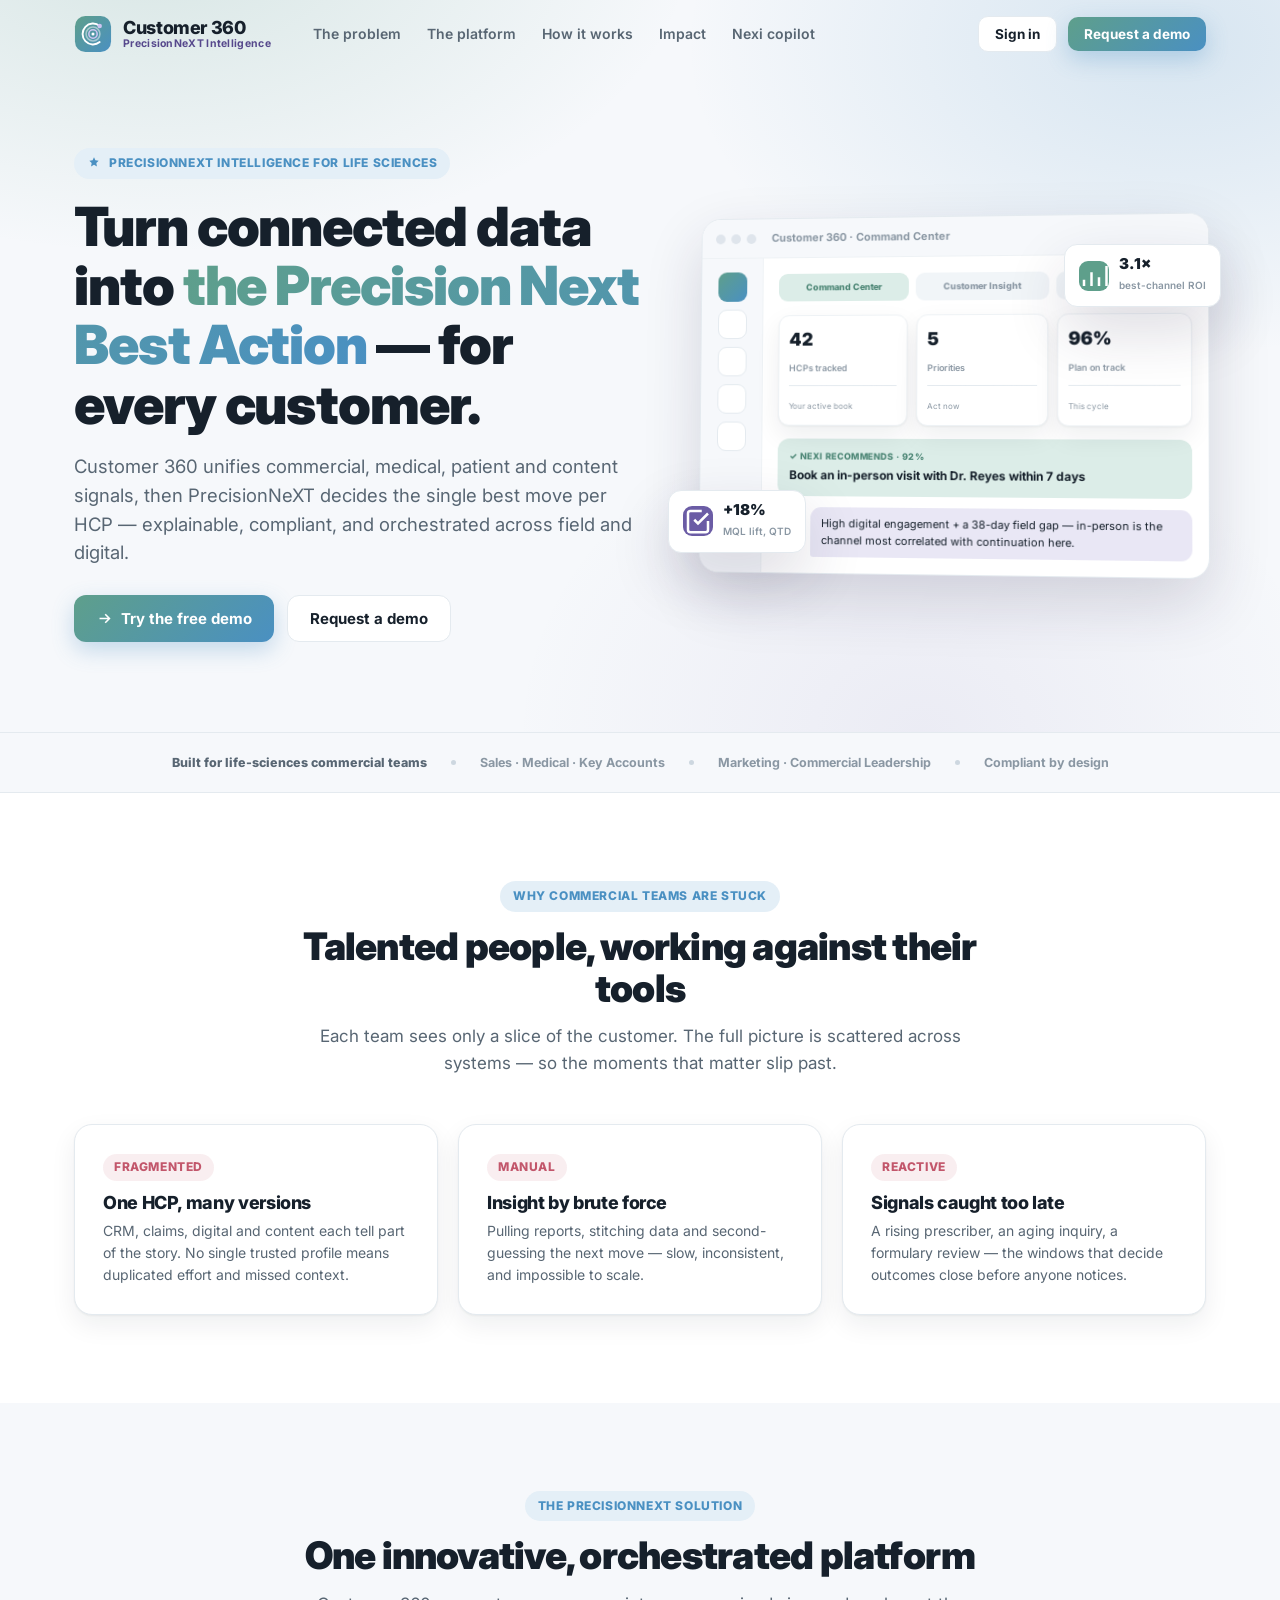
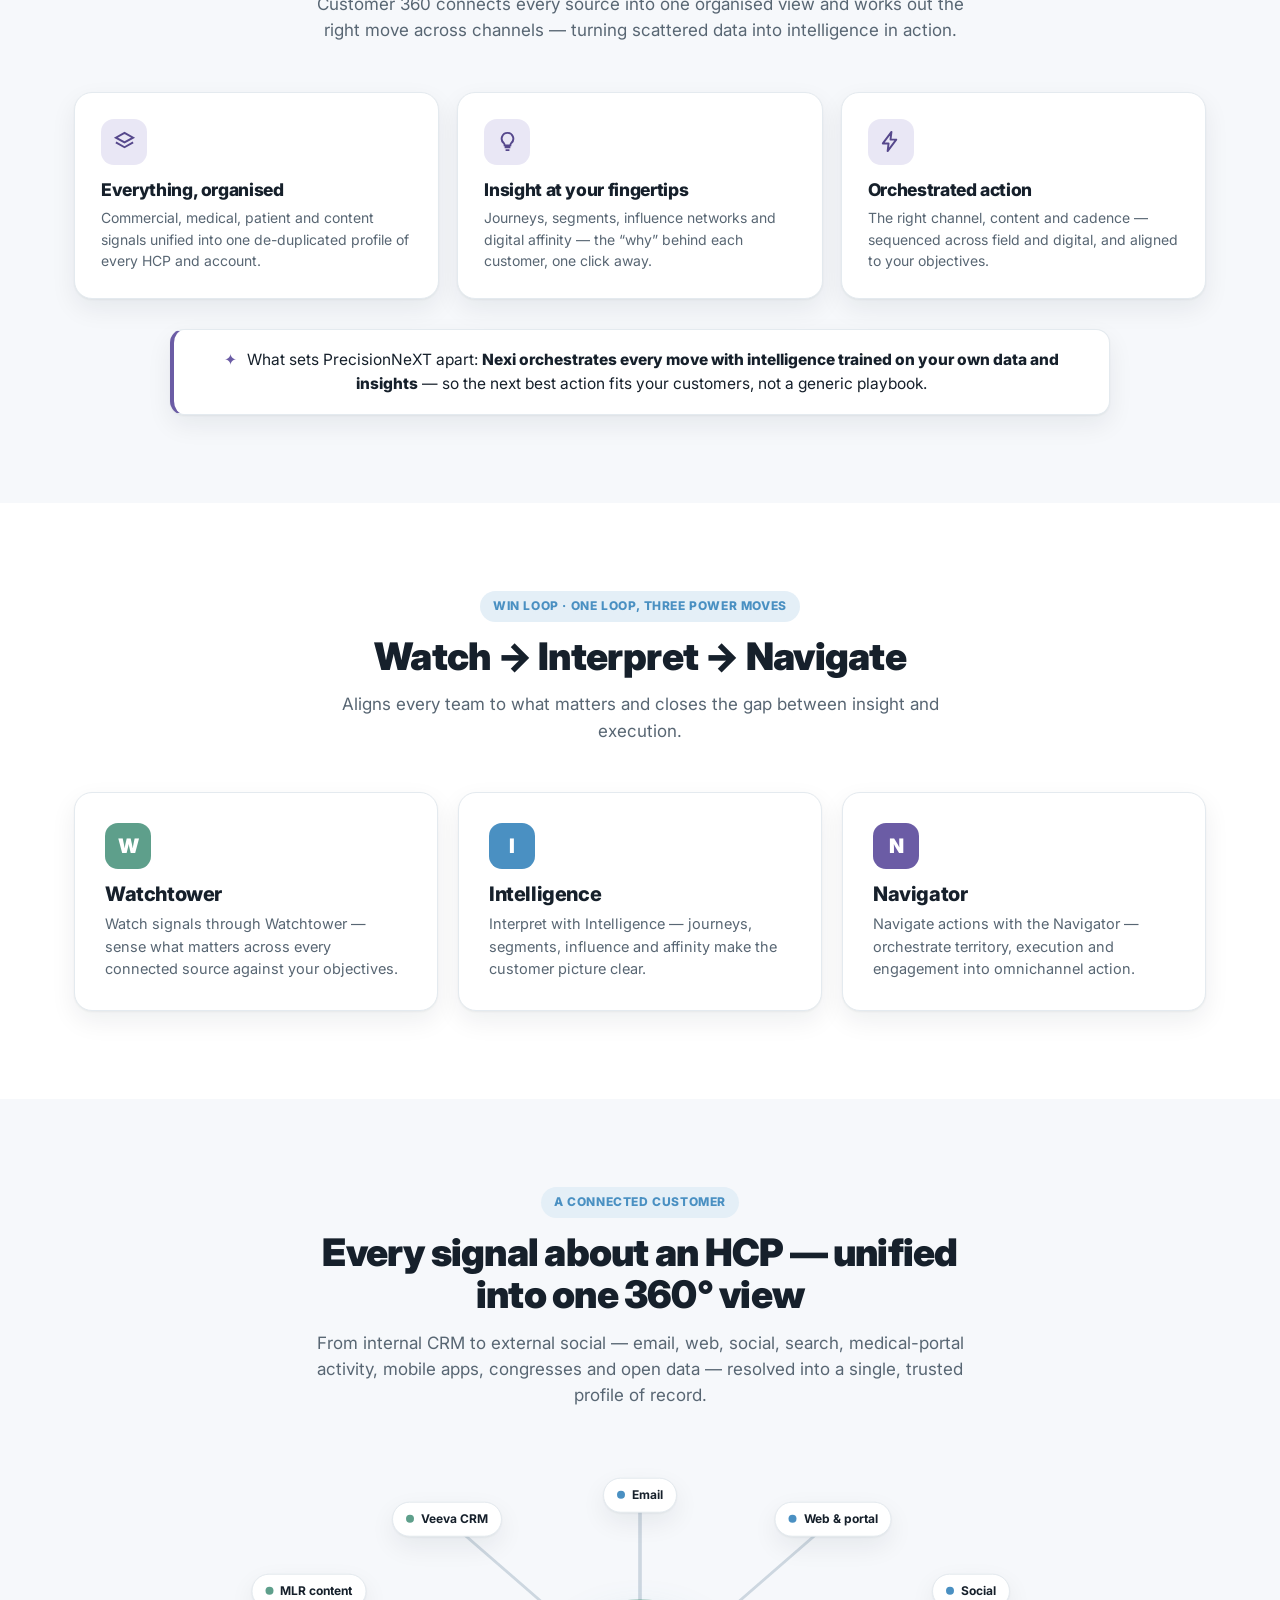
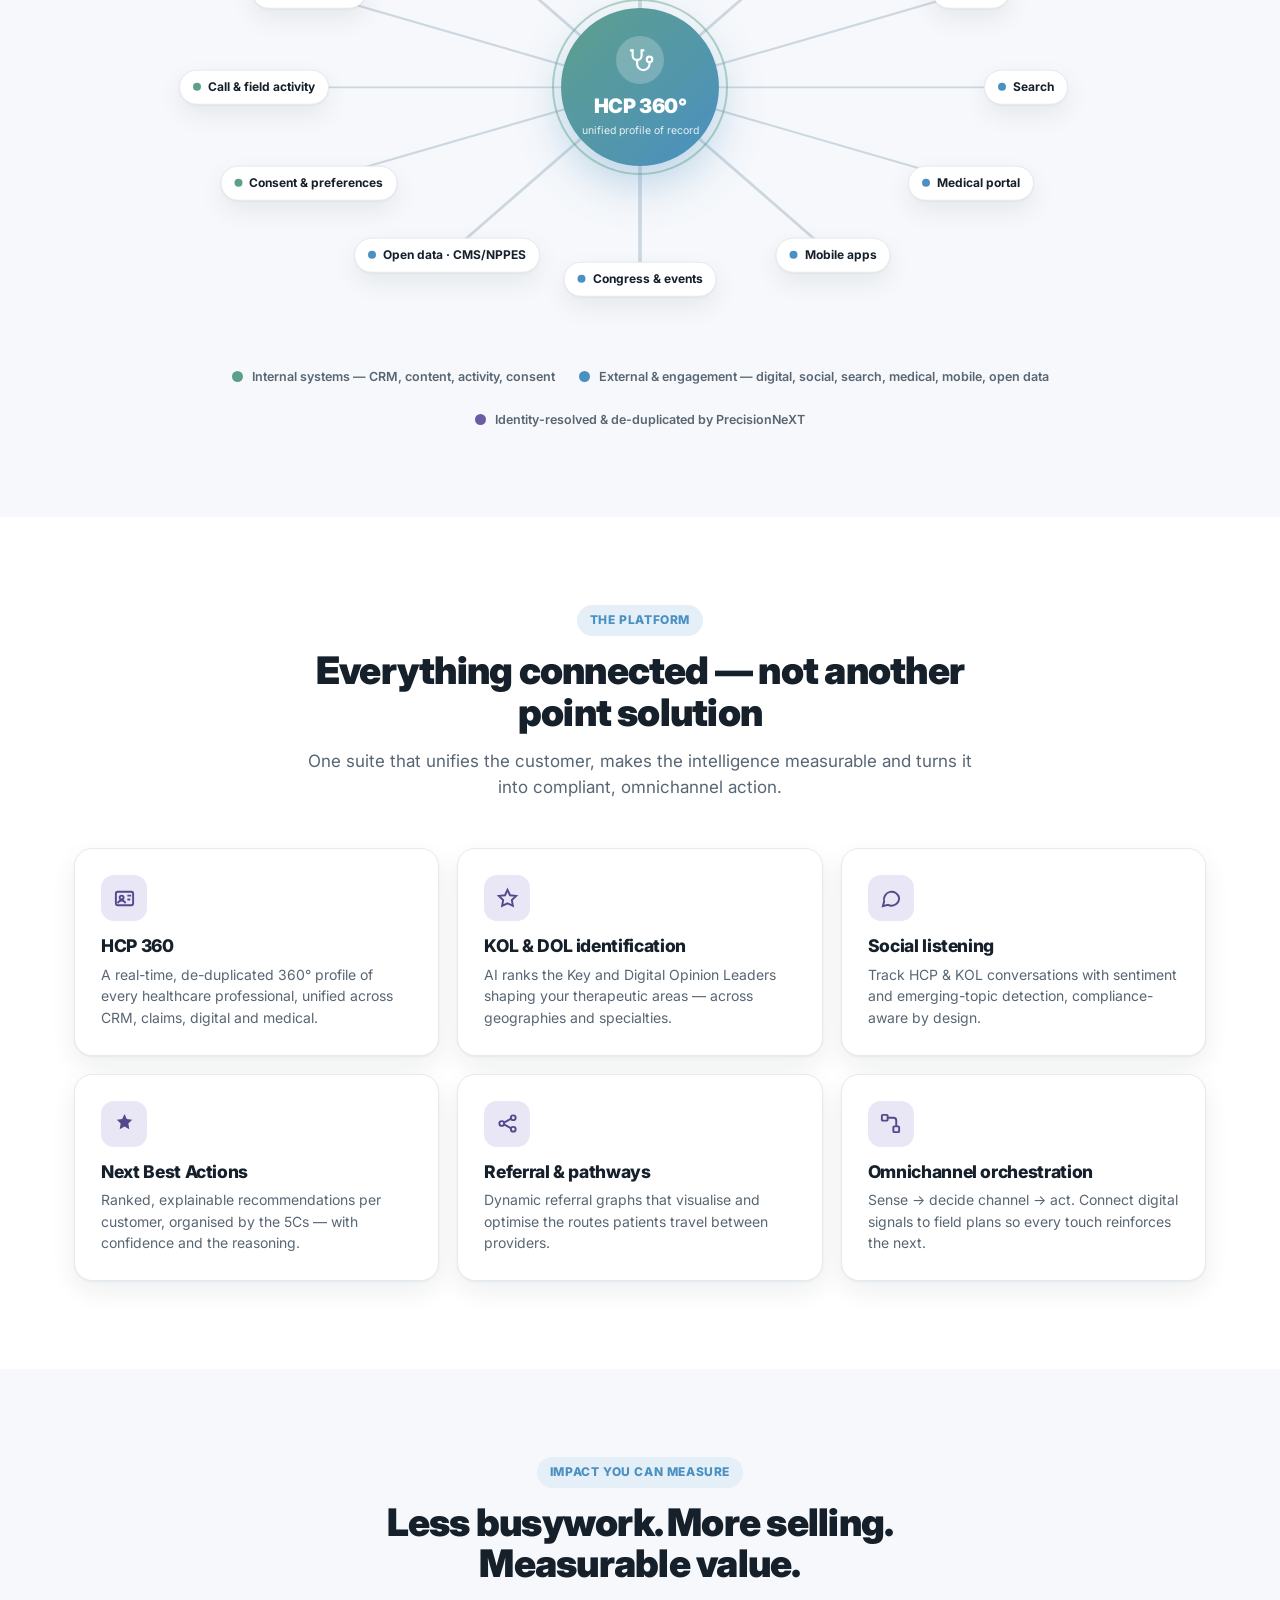
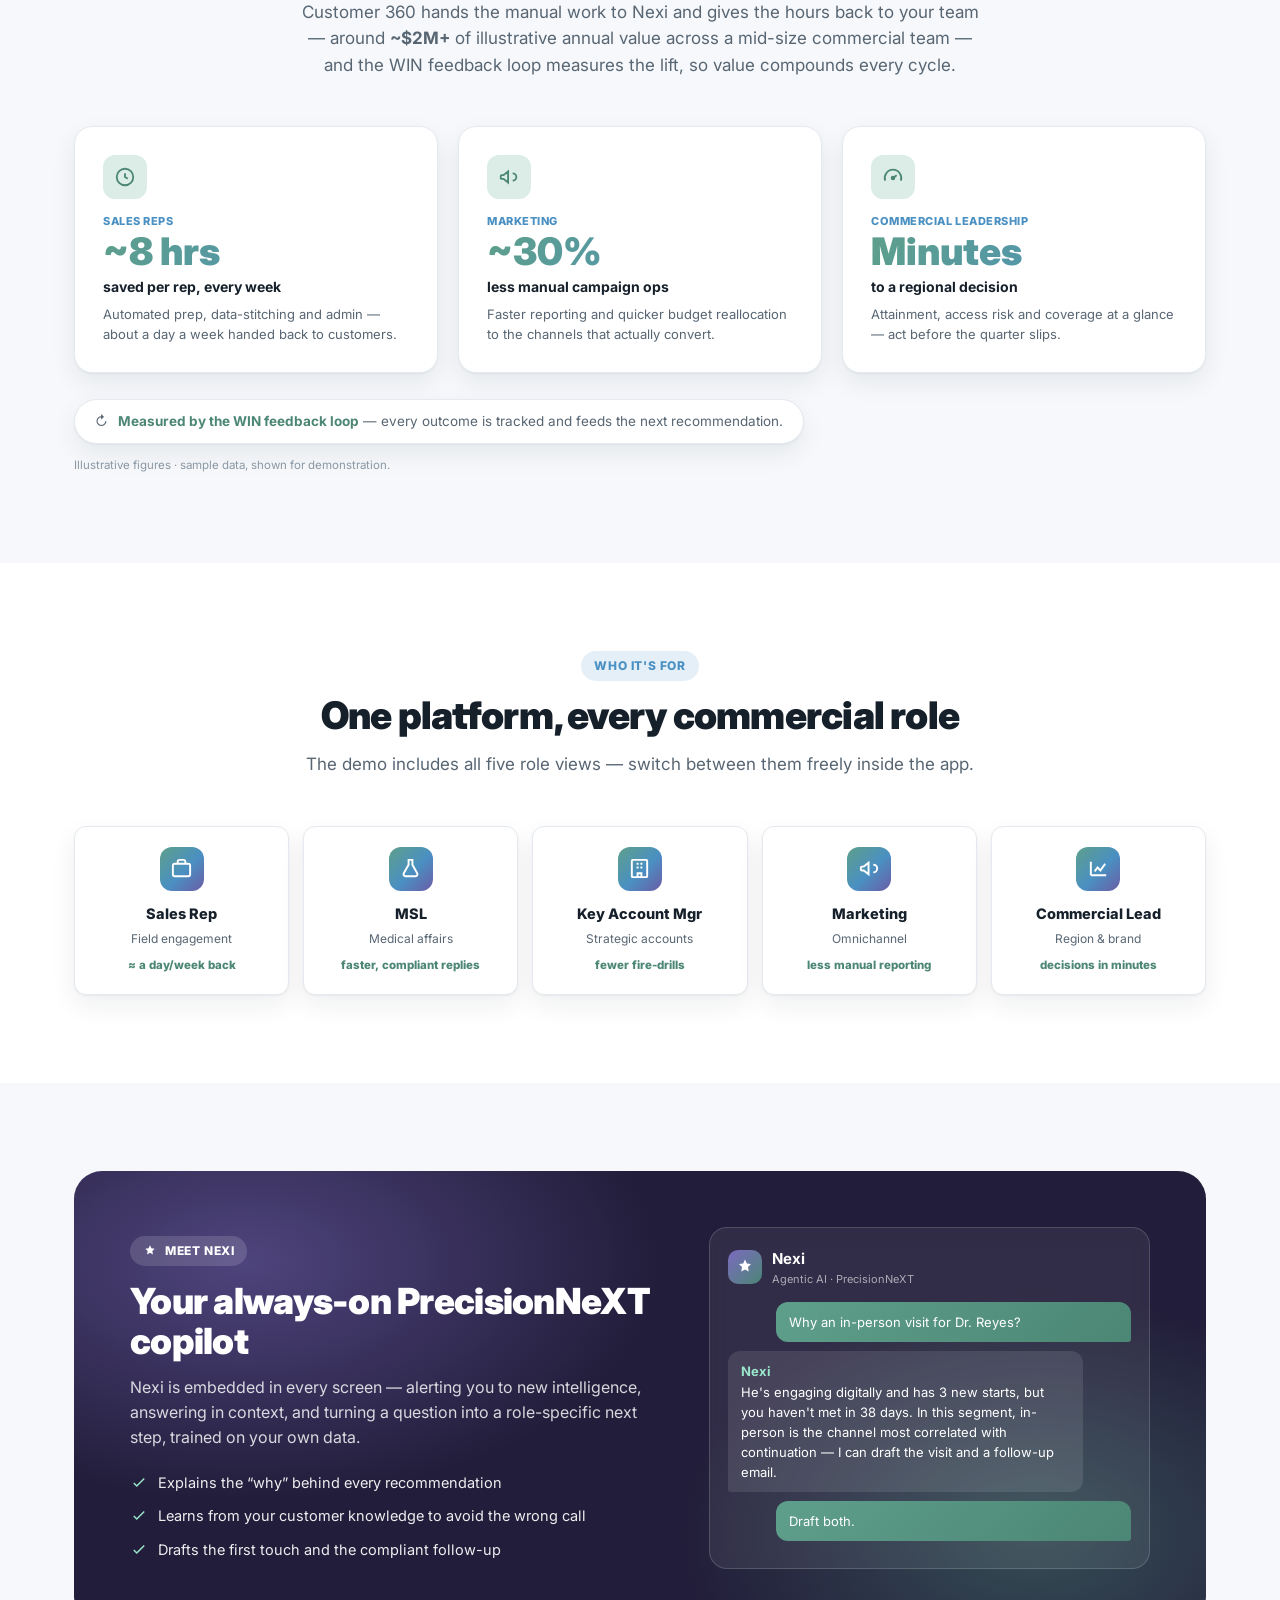
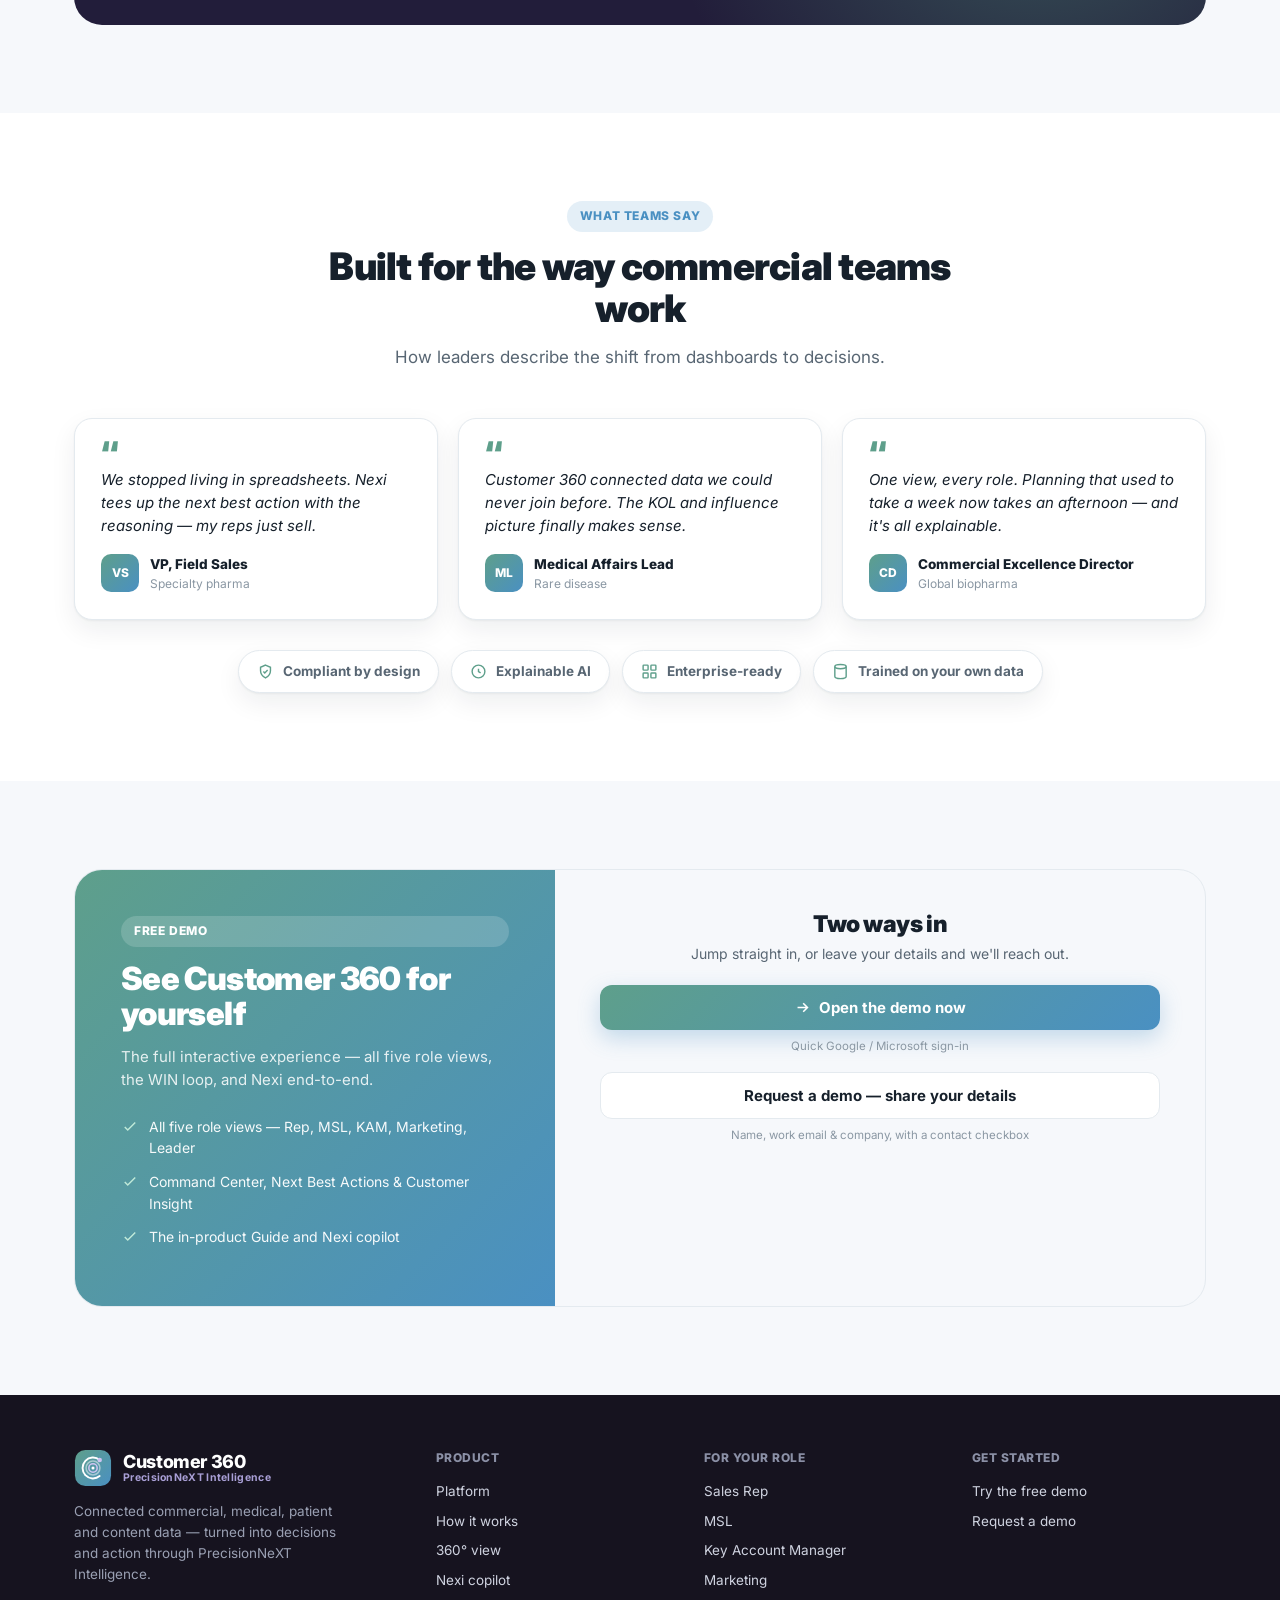
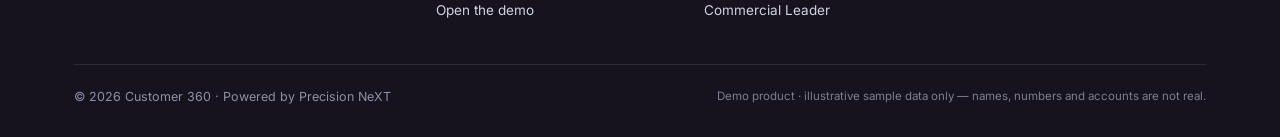
==== index.html @ 9032846a "Add files via upload" ====
<!DOCTYPE html>
<html lang="en">
<head>
<meta charset="UTF-8" />
<meta name="viewport" content="width=device-width, initial-scale=1.0" />
<title>Customer 360 · PrecisionNeXT Intelligence — Decisions and action for life sciences</title>
<meta name="description" content="Customer 360 turns connected commercial, medical, patient and content data into the next best action for every customer — powered by PrecisionNeXT Intelligence." />
<link rel="preconnect" href="https://fonts.googleapis.com" />
<link rel="preconnect" href="https://fonts.gstatic.com" crossorigin />
<link href="https://fonts.googleapis.com/css2?family=Inter:wght@400;500;600;700;800;900&display=swap" rel="stylesheet" />
<link rel="stylesheet" href="landing.css" />
<link rel="stylesheet" href="auth.css" />
</head>
<body data-pnx-page="landing">

<svg width="0" height="0" style="position:absolute"><defs>
  <linearGradient id="brandg" x1="0" y1="0" x2="1" y2="1"><stop offset="0" stop-color="#5E9F8B"/><stop offset="1" stop-color="#4A90C2"/></linearGradient>
</defs></svg>

<div class="scroll-prog" id="scrollProg"></div>

<!-- NAV -->
<nav class="nav" id="nav">
  <div class="wrap nav-in">
    <a class="brand" href="#top">
      <svg class="logo" viewBox="0 0 40 40" fill="none"><rect x="1" y="1" width="38" height="38" rx="11" fill="url(#brandg)"/><path d="M27 11.5 A11 11 0 1 0 27 28.5" fill="none" stroke="#fff" stroke-width="2" stroke-linecap="round"/><circle cx="27" cy="11.5" r="2.4" fill="#CFC4F2"/><circle cx="20" cy="20" r="4.4" fill="none" stroke="#CFC4F2" stroke-width="1.6"/><circle cx="20" cy="20" r="1.6" fill="#fff"/><circle cx="20" cy="20" r="4" fill="none" stroke="#fff" stroke-width="1.6" opacity="0.7"><animate attributeName="r" values="3;15;3" dur="2.6s" repeatCount="indefinite"/><animate attributeName="opacity" values="0.75;0;0.75" dur="2.6s" repeatCount="indefinite"/></circle></svg>
      <span class="wm">Customer 360<small>PrecisionNeXT Intelligence</small></span>
    </a>
    <div class="nav-links" id="navlinks">
      <a href="#problem">The problem</a>
      <a href="#solution">The platform</a>
      <a href="#win">How it works</a>
      <a href="#impact">Impact</a>
      <a href="#nexi">Nexi copilot</a>
    </div>
    <div class="nav-cta">
      <button class="btn btn-ghost" data-pnx-signin>Sign in</button>
      <button class="btn btn-primary" data-pnx-signin="request">Request a demo</button>
    </div>
    <button class="nav-burger" id="burger" aria-label="Menu"><span></span><span></span><span></span></button>
  </div>
</nav>

<!-- HERO -->
<header class="hero" id="top">
  <div class="wrap hero-grid">
    <div>
      <span class="eyebrow"><svg viewBox="0 0 24 24" fill="currentColor"><path d="M12 2l2.4 5.3L20 8l-4 4 1 6-5-2.8L7 18l1-6-4-4 5.6-.7z"/></svg> PrecisionNeXT Intelligence for life sciences</span>
      <h1>Turn connected data into <span class="g">the Precision Next Best Action</span> — for every customer.</h1>
      <p class="lead">Customer 360 unifies commercial, medical, patient and content signals, then PrecisionNeXT decides the single best move per HCP — explainable, compliant, and orchestrated across field and digital.</p>
      <div class="hero-cta">
        <button class="btn btn-primary" data-pnx-signin><svg viewBox="0 0 24 24" fill="none" stroke="currentColor" stroke-width="2.2"><path d="M5 12h14M13 6l6 6-6 6"/></svg> Try the free demo</button>
        <button class="btn btn-ghost" data-pnx-signin="request">Request a demo</button>
      </div>
    </div>
    <div style="position:relative">
      <div class="preview">
        <div class="pv-bar"><i></i><i></i><i></i><span class="t">Customer 360 · Command Center</span></div>
        <div class="pv-body">
          <div class="pv-side"><div class="d on"></div><div class="d"></div><div class="d"></div><div class="d"></div><div class="d"></div></div>
          <div class="pv-main">
            <div class="pv-flow"><div class="pv-step on">Command Center</div><div class="pv-step">Customer Insight</div><div class="pv-step">Next Best Actions</div></div>
            <div class="pv-kpis">
              <div class="pv-kpi"><b>42</b><span>HCPs tracked</span><div class="ln"></div><em>Your active book</em></div>
              <div class="pv-kpi"><b>5</b><span>Priorities</span><div class="ln"></div><em>Act now</em></div>
              <div class="pv-kpi"><b>96%</b><span>Plan on track</span><div class="ln"></div><em>This cycle</em></div>
            </div>
            <div class="pv-rec"><div class="h">✓ Nexi recommends · 92%</div><div class="b">Book an in-person visit with Dr. Reyes within 7 days</div></div>
            <div class="pv-aria"><span class="av"><svg viewBox="0 0 24 24" fill="currentColor"><path d="M12 2l2.4 5.3L20 8l-4 4 1 6-5-2.8L7 18l1-6-4-4 5.6-.7z"/></svg></span>
              <div class="bub">High digital engagement + a 38-day field gap — in-person is the channel most correlated with continuation here.</div></div>
          </div>
        </div>
      </div>
      <div class="float f1"><div class="ic" style="background:var(--green)"><svg viewBox="0 0 24 24" fill="none" stroke="#fff" stroke-width="2"><path d="M4 20v-5M10 20V9M16 20V13M22 20V4"/></svg></div><div><b>3.1×</b><span>best-channel ROI</span></div></div>
      <div class="float f2"><div class="ic" style="background:var(--purple)"><svg viewBox="0 0 24 24" fill="none" stroke="#fff" stroke-width="2"><path d="M9 11l3 3 8-8"/><path d="M20 12v7a2 2 0 0 1-2 2H6a2 2 0 0 1-2-2V6a2 2 0 0 1 2-2h9"/></svg></div><div><b>+18%</b><span>MQL lift, QTD</span></div></div>
    </div>
  </div>
</header>

<!-- TRUST (dot-separated) -->
<div class="trust">
  <div class="wrap row">
    <b>Built for life-sciences commercial teams</b><span class="dot"></span>
    <span>Sales · Medical · Key Accounts</span><span class="dot"></span>
    <span>Marketing · Commercial Leadership</span><span class="dot"></span>
    <span>Compliant by design</span>
  </div>
</div>

<!-- PROBLEM -->
<section class="band" id="problem">
  <div class="wrap">
    <div class="sec-head"><span class="eyebrow">Why commercial teams are stuck</span><h2>Talented people, working against their tools</h2><p>Each team sees only a slice of the customer. The full picture is scattered across systems — so the moments that matter slip past.</p></div>
    <div class="prob-grid">
      <div class="prob reveal"><span class="tag">Fragmented</span><h3>One HCP, many versions</h3><p>CRM, claims, digital and content each tell part of the story. No single trusted profile means duplicated effort and missed context.</p></div>
      <div class="prob reveal"><span class="tag">Manual</span><h3>Insight by brute force</h3><p>Pulling reports, stitching data and second-guessing the next move — slow, inconsistent, and impossible to scale.</p></div>
      <div class="prob reveal"><span class="tag">Reactive</span><h3>Signals caught too late</h3><p>A rising prescriber, an aging inquiry, a formulary review — the windows that decide outcomes close before anyone notices.</p></div>
    </div>
  </div>
</section>

<!-- SOLUTION -->
<section class="band" id="solution" style="background:var(--page)">
  <div class="wrap">
    <div class="sec-head"><span class="eyebrow">The PrecisionNeXT solution</span><h2>One innovative, orchestrated platform</h2><p>Customer 360 connects every source into one organised view and works out the right move across channels — turning scattered data into intelligence in action.</p></div>
    <div class="feat-grid">
      <div class="feat reveal"><div class="ic"><svg viewBox="0 0 24 24" fill="none" stroke="currentColor" stroke-width="2"><path d="M12 3l9 5-9 5-9-5 9-5z"/><path d="M3 13l9 5 9-5"/></svg></div><h3>Everything, organised</h3><p>Commercial, medical, patient and content signals unified into one de-duplicated profile of every HCP and account.</p></div>
      <div class="feat reveal"><div class="ic"><svg viewBox="0 0 24 24" fill="none" stroke="currentColor" stroke-width="2"><path d="M9 18h6M10 21h4M12 3a6 6 0 0 0-4 10.5c.7.7 1 1.2 1 2.5h6c0-1.3.3-1.8 1-2.5A6 6 0 0 0 12 3z"/></svg></div><h3>Insight at your fingertips</h3><p>Journeys, segments, influence networks and digital affinity — the “why” behind each customer, one click away.</p></div>
      <div class="feat reveal"><div class="ic"><svg viewBox="0 0 24 24" fill="none" stroke="currentColor" stroke-width="2" stroke-linejoin="round"><path d="M13 2L4 14h6l-1 8 9-12h-6l1-8z"/></svg></div><h3>Orchestrated action</h3><p>The right channel, content and cadence — sequenced across field and digital, and aligned to your objectives.</p></div>
    </div>
    <div class="diffband reveal"><span class="dic">✦</span> What sets PrecisionNeXT apart: <b>Nexi orchestrates every move with intelligence trained on your own data and insights</b> — so the next best action fits your customers, not a generic playbook.</div>
  </div>
</section>

<!-- WIN LOOP -->
<section class="band" id="win">
  <div class="wrap">
    <div class="sec-head">
      <span class="eyebrow">WIN Loop · one loop, three power moves</span>
      <h2>Watch → Interpret → Navigate</h2>
      <p>Aligns every team to what matters and closes the gap between insight and execution.</p>
    </div>
    <div class="win-grid">
      <div class="win reveal"><span class="k" style="background:var(--green)">W</span><h3>Watchtower</h3><p>Watch signals through Watchtower — sense what matters across every connected source against your objectives.</p></div>
      <div class="win reveal"><span class="k" style="background:var(--blue)">I</span><h3>Intelligence</h3><p>Interpret with Intelligence — journeys, segments, influence and affinity make the customer picture clear.</p></div>
      <div class="win reveal"><span class="k" style="background:var(--purple)">N</span><h3>Navigator</h3><p>Navigate actions with the Navigator — orchestrate territory, execution and engagement into omnichannel action.</p></div>
    </div>
  </div>
</section>

<!-- 360 CUSTOMER VIEW -->
<section class="band" id="customer360" style="background:var(--page)">
  <div class="wrap">
    <div class="sec-head"><span class="eyebrow">A connected customer</span><h2>Every signal about an HCP — unified into one 360° view</h2><p>From internal CRM to external social — email, web, social, search, medical-portal activity, mobile apps, congresses and open data — resolved into a single, trusted profile of record.</p></div>
    <div class="c360-stage reveal">
      <svg class="c360-lines" viewBox="0 0 100 100" preserveAspectRatio="none">
        <g stroke="#cdd7e0" stroke-width="0.4" vector-effect="non-scaling-stroke" fill="none">
          <line x1="50" y1="48" x2="50" y2="8"/><line x1="50" y1="48" x2="71" y2="13"/><line x1="50" y1="48" x2="86" y2="28"/>
          <line x1="50" y1="48" x2="92" y2="48"/><line x1="50" y1="48" x2="86" y2="68"/><line x1="50" y1="48" x2="71" y2="83"/>
          <line x1="50" y1="48" x2="50" y2="88"/><line x1="50" y1="48" x2="29" y2="83"/><line x1="50" y1="48" x2="14" y2="68"/>
          <line x1="50" y1="48" x2="8" y2="48"/><line x1="50" y1="48" x2="14" y2="28"/><line x1="50" y1="48" x2="29" y2="13"/>
        </g>
      </svg>
      <div class="c360-hub"><span class="hub-pulse"></span><div class="hub-av"><svg viewBox="0 0 24 24" fill="none" stroke="#fff" stroke-width="1.9" stroke-linecap="round" stroke-linejoin="round"><path d="M5 3v4.5a4 4 0 0 0 8 0V3"/><path d="M3.4 3H5M13 3h1.6"/><path d="M9 11.5V15a5.5 5.5 0 0 0 11 0v-1.5"/><circle cx="20" cy="11" r="2.4"/></svg></div><div class="hub-t">HCP 360°</div><div class="hub-s">unified profile of record</div></div>
      <div class="c360-node ext" style="left:50%;top:8%"><span class="nd-dot"></span>Email</div>
      <div class="c360-node ext" style="left:71%;top:13%"><span class="nd-dot"></span>Web &amp; portal</div>
      <div class="c360-node ext" style="left:86%;top:28%"><span class="nd-dot"></span>Social</div>
      <div class="c360-node ext" style="left:92%;top:48%"><span class="nd-dot"></span>Search</div>
      <div class="c360-node ext" style="left:86%;top:68%"><span class="nd-dot"></span>Medical portal</div>
      <div class="c360-node ext" style="left:71%;top:83%"><span class="nd-dot"></span>Mobile apps</div>
      <div class="c360-node ext" style="left:50%;top:88%"><span class="nd-dot"></span>Congress &amp; events</div>
      <div class="c360-node ext" style="left:29%;top:83%"><span class="nd-dot"></span>Open data · CMS/NPPES</div>
      <div class="c360-node int" style="left:14%;top:68%"><span class="nd-dot"></span>Consent &amp; preferences</div>
      <div class="c360-node int" style="left:8%;top:48%"><span class="nd-dot"></span>Call &amp; field activity</div>
      <div class="c360-node int" style="left:14%;top:28%"><span class="nd-dot"></span>MLR content</div>
      <div class="c360-node int" style="left:29%;top:13%"><span class="nd-dot"></span>Veeva CRM</div>
    </div>
    <div class="c360-legend">
      <span><i class="lg int"></i> Internal systems — CRM, content, activity, consent</span>
      <span><i class="lg ext"></i> External &amp; engagement — digital, social, search, medical, mobile, open data</span>
      <span><i class="lg ai"></i> Identity-resolved &amp; de-duplicated by PrecisionNeXT</span>
    </div>
  </div>
</section>

<!-- PLATFORM / CAPABILITIES -->
<section class="band" id="platform">
  <div class="wrap">
    <div class="sec-head"><span class="eyebrow">The platform</span><h2>Everything connected — not another point solution</h2><p>One suite that unifies the customer, makes the intelligence measurable and turns it into compliant, omnichannel action.</p></div>
    <div class="feat-grid">
      <div class="feat reveal"><div class="ic"><svg viewBox="0 0 24 24" fill="none" stroke="currentColor" stroke-width="2"><rect x="3" y="5" width="18" height="14" rx="2"/><circle cx="9" cy="11" r="2"/><path d="M5 17c.6-1.8 2.2-3 4-3s3.4 1.2 4 3M15 9h4M15 13h3"/></svg></div><h3>HCP 360</h3><p>A real-time, de-duplicated 360° profile of every healthcare professional, unified across CRM, claims, digital and medical.</p></div>
      <div class="feat reveal"><div class="ic"><svg viewBox="0 0 24 24" fill="none" stroke="currentColor" stroke-width="2"><path d="M12 3l2.6 5.6L21 9.3l-4.5 4.3 1.1 6.1L12 17l-5.6 2.7 1.1-6.1L3 9.3l6.4-.7L12 3z"/></svg></div><h3>KOL &amp; DOL identification</h3><p>AI ranks the Key and Digital Opinion Leaders shaping your therapeutic areas — across geographies and specialties.</p></div>
      <div class="feat reveal"><div class="ic"><svg viewBox="0 0 24 24" fill="none" stroke="currentColor" stroke-width="2"><path d="M21 11.5a8 8 0 0 1-11.6 7.1L4 20l1.4-5A8 8 0 1 1 21 11.5z"/></svg></div><h3>Social listening</h3><p>Track HCP &amp; KOL conversations with sentiment and emerging-topic detection, compliance-aware by design.</p></div>
      <div class="feat reveal"><div class="ic"><svg viewBox="0 0 24 24" fill="currentColor"><path d="M12 2l2.4 5.3L20 8l-4 4 1 6-5-2.8L7 18l1-6-4-4 5.6-.7z"/></svg></div><h3>Next Best Actions</h3><p>Ranked, explainable recommendations per customer, organised by the 5Cs — with confidence and the reasoning.</p></div>
      <div class="feat reveal"><div class="ic"><svg viewBox="0 0 24 24" fill="none" stroke="currentColor" stroke-width="2"><circle cx="6" cy="12" r="2.5"/><circle cx="18" cy="6" r="2.5"/><circle cx="18" cy="18" r="2.5"/><path d="M8.2 11l7.6-4M8.2 13l7.6 4"/></svg></div><h3>Referral &amp; pathways</h3><p>Dynamic referral graphs that visualise and optimise the routes patients travel between providers.</p></div>
      <div class="feat reveal"><div class="ic"><svg viewBox="0 0 24 24" fill="none" stroke="currentColor" stroke-width="2"><rect x="3" y="3" width="6" height="6" rx="1"/><rect x="15" y="15" width="6" height="6" rx="1"/><path d="M9 6h6a3 3 0 0 1 3 3v6"/></svg></div><h3>Omnichannel orchestration</h3><p>Sense → decide channel → act. Connect digital signals to field plans so every touch reinforces the next.</p></div>
    </div>
  </div>
</section>

<!-- IMPACT -->
<section class="band" id="impact" style="background:var(--page)">
  <div class="wrap">
    <div class="sec-head"><span class="eyebrow">Impact you can measure</span><h2>Less busywork. More selling. Measurable value.</h2><p>Customer 360 hands the manual work to Nexi and gives the hours back to your team — around <b>~$2M+</b> of illustrative annual value across a mid-size commercial team — and the WIN feedback loop measures the lift, so value compounds every cycle.</p></div>
    <div class="imp-grid">
      <div class="imp reveal"><div class="ic"><svg viewBox="0 0 24 24" fill="none" stroke="currentColor" stroke-width="2"><circle cx="12" cy="12" r="9"/><path d="M12 8v4l3 2"/></svg></div><div class="role-tag">Sales reps</div><div class="big">~8 hrs</div><div class="cap">saved per rep, every week</div><div class="d">Automated prep, data-stitching and admin — about a day a week handed back to customers.</div></div>
      <div class="imp reveal"><div class="ic"><svg viewBox="0 0 24 24" fill="none" stroke="currentColor" stroke-width="2"><path d="M3 11v2a1 1 0 0 0 1 1h2l5 4V6L6 10H4a1 1 0 0 0-1 1zM16 8a4 4 0 0 1 0 8"/></svg></div><div class="role-tag">Marketing</div><div class="big">~30%</div><div class="cap">less manual campaign ops</div><div class="d">Faster reporting and quicker budget reallocation to the channels that actually convert.</div></div>
      <div class="imp reveal"><div class="ic"><svg viewBox="0 0 24 24" fill="none" stroke="currentColor" stroke-width="2"><path d="M3.5 16a9 9 0 1 1 17 0"/><path d="M12 13l4-3"/><circle cx="12" cy="13" r="1.5" fill="currentColor"/></svg></div><div class="role-tag">Commercial leadership</div><div class="big">Minutes</div><div class="cap">to a regional decision</div><div class="d">Attainment, access risk and coverage at a glance — act before the quarter slips.</div></div>
    </div>
    <div class="imp-loop"><span>↻</span><span><b>Measured by the WIN feedback loop</b> — every outcome is tracked and feeds the next recommendation.</span></div>
    <div class="note-il">Illustrative figures · sample data, shown for demonstration.</div>
  </div>
</section>

<!-- ROLES -->
<section class="band" id="roles">
  <div class="wrap">
    <div class="sec-head"><span class="eyebrow">Who it's for</span><h2>One platform, every commercial role</h2><p>The demo includes all five role views — switch between them freely inside the app.</p></div>
    <div class="roles">
      <div class="role reveal"><div class="av"><svg viewBox="0 0 24 24" fill="none" stroke="#fff" stroke-width="2"><rect x="3" y="7" width="18" height="13" rx="2"/><path d="M8 7V5a2 2 0 0 1 2-2h4a2 2 0 0 1 2 2v2"/></svg></div><h4>Sales Rep</h4><p>Field engagement</p><div class="sl">≈ a day/week back</div></div>
      <div class="role reveal"><div class="av"><svg viewBox="0 0 24 24" fill="none" stroke="#fff" stroke-width="2" stroke-linejoin="round"><path d="M9 3h6M10 3v5L5 17a2 2 0 0 0 1.8 3h10.4A2 2 0 0 0 19 17l-5-9V3"/></svg></div><h4>MSL</h4><p>Medical affairs</p><div class="sl">faster, compliant replies</div></div>
      <div class="role reveal"><div class="av"><svg viewBox="0 0 24 24" fill="none" stroke="#fff" stroke-width="2"><rect x="4" y="3" width="16" height="18" rx="1"/><path d="M9 7h2M13 7h2M9 11h2M13 11h2M10 21v-4h4v4"/></svg></div><h4>Key Account Mgr</h4><p>Strategic accounts</p><div class="sl">fewer fire-drills</div></div>
      <div class="role reveal"><div class="av"><svg viewBox="0 0 24 24" fill="none" stroke="#fff" stroke-width="2"><path d="M3 11v2a1 1 0 0 0 1 1h2l5 4V6L6 10H4a1 1 0 0 0-1 1zM16 8a4 4 0 0 1 0 8"/></svg></div><h4>Marketing</h4><p>Omnichannel</p><div class="sl">less manual reporting</div></div>
      <div class="role reveal"><div class="av"><svg viewBox="0 0 24 24" fill="none" stroke="#fff" stroke-width="2"><path d="M4 19V5M4 19h16M8 15l3-4 3 3 5-7"/></svg></div><h4>Commercial Lead</h4><p>Region &amp; brand</p><div class="sl">decisions in minutes</div></div>
    </div>
  </div>
</section>

<!-- NEXI -->
<section class="band" id="nexi" style="background:var(--page)">
  <div class="wrap">
    <div class="aria reveal">
      <div>
        <span class="eyebrow"><svg viewBox="0 0 24 24" fill="currentColor"><path d="M12 2l2.4 5.3L20 8l-4 4 1 6-5-2.8L7 18l1-6-4-4 5.6-.7z"/></svg> Meet Nexi</span>
        <h2>Your always-on PrecisionNeXT copilot</h2>
        <p>Nexi is embedded in every screen — alerting you to new intelligence, answering in context, and turning a question into a role-specific next step, trained on your own data.</p>
        <ul>
          <li><svg viewBox="0 0 24 24" fill="none" stroke="currentColor" stroke-width="2"><path d="M5 12l4 4 10-10"/></svg> Explains the “why” behind every recommendation</li>
          <li><svg viewBox="0 0 24 24" fill="none" stroke="currentColor" stroke-width="2"><path d="M5 12l4 4 10-10"/></svg> Learns from your customer knowledge to avoid the wrong call</li>
          <li><svg viewBox="0 0 24 24" fill="none" stroke="currentColor" stroke-width="2"><path d="M5 12l4 4 10-10"/></svg> Drafts the first touch and the compliant follow-up</li>
        </ul>
      </div>
      <div class="aria-card">
        <div class="h"><span class="av"><svg viewBox="0 0 24 24" fill="currentColor"><path d="M12 2l2.4 5.3L20 8l-4 4 1 6-5-2.8L7 18l1-6-4-4 5.6-.7z"/></svg></span><div><b>Nexi</b><span>Agentic AI · PrecisionNeXT</span></div></div>
        <div class="bub2 me">Why an in-person visit for Dr. Reyes?</div>
        <div class="bub2 ai"><b>Nexi</b><br>He's engaging digitally and has 3 new starts, but you haven't met in 38 days. In this segment, in-person is the channel most correlated with continuation — I can draft the visit and a follow-up email.</div>
        <div class="bub2 me">Draft both.</div>
      </div>
    </div>
  </div>
</section>

<!-- TESTIMONIALS -->
<section class="band" id="testimonials">
  <div class="wrap">
    <div class="sec-head"><span class="eyebrow">What teams say</span><h2>Built for the way commercial teams work</h2><p>How leaders describe the shift from dashboards to decisions.</p></div>
    <div class="tg">
      <div class="tq reveal"><div class="qm">“</div><p>We stopped living in spreadsheets. Nexi tees up the next best action with the reasoning — my reps just sell.</p><div class="by"><span class="av">VS</span><div><div class="nm">VP, Field Sales</div><div class="rl">Specialty pharma</div></div></div></div>
      <div class="tq reveal"><div class="qm">“</div><p>Customer 360 connected data we could never join before. The KOL and influence picture finally makes sense.</p><div class="by"><span class="av">ML</span><div><div class="nm">Medical Affairs Lead</div><div class="rl">Rare disease</div></div></div></div>
      <div class="tq reveal"><div class="qm">“</div><p>One view, every role. Planning that used to take a week now takes an afternoon — and it's all explainable.</p><div class="by"><span class="av">CD</span><div><div class="nm">Commercial Excellence Director</div><div class="rl">Global biopharma</div></div></div></div>
    </div>
    <div class="badges">
      <span class="bchip"><svg viewBox="0 0 24 24" fill="none" stroke="currentColor" stroke-width="2"><path d="M12 3l7 3v5c0 4.5-3 8-7 10-4-2-7-5.5-7-10V6z"/><path d="M9 12l2 2 4-4"/></svg> Compliant by design</span>
      <span class="bchip"><svg viewBox="0 0 24 24" fill="none" stroke="currentColor" stroke-width="2"><circle cx="12" cy="12" r="9"/><path d="M12 8v4l3 2"/></svg> Explainable AI</span>
      <span class="bchip"><svg viewBox="0 0 24 24" fill="none" stroke="currentColor" stroke-width="2"><rect x="3" y="3" width="7" height="7" rx="1"/><rect x="14" y="3" width="7" height="7" rx="1"/><rect x="3" y="14" width="7" height="7" rx="1"/><rect x="14" y="14" width="7" height="7" rx="1"/></svg> Enterprise-ready</span>
      <span class="bchip"><svg viewBox="0 0 24 24" fill="none" stroke="currentColor" stroke-width="2"><ellipse cx="12" cy="5" rx="8" ry="3"/><path d="M4 5v14c0 1.7 3.6 3 8 3s8-1.3 8-3V5"/></svg> Trained on your own data</span>
    </div>
  </div>
</section>

<!-- DEMO -->
<section class="band" id="demo" style="background:var(--page)">
  <div class="wrap">
    <div class="demo reveal">
      <div class="demo-l">
        <span class="eyebrow" style="background:rgba(255,255,255,.16);color:#fff">Free demo</span>
        <h2>See Customer 360 for yourself</h2>
        <p>The full interactive experience — all five role views, the WIN loop, and Nexi end-to-end.</p>
        <div class="pt"><svg viewBox="0 0 24 24" fill="none" stroke="currentColor" stroke-width="2"><path d="M5 12l4 4 10-10"/></svg> All five role views — Rep, MSL, KAM, Marketing, Leader</div>
        <div class="pt"><svg viewBox="0 0 24 24" fill="none" stroke="currentColor" stroke-width="2"><path d="M5 12l4 4 10-10"/></svg> Command Center, Next Best Actions &amp; Customer Insight</div>
        <div class="pt"><svg viewBox="0 0 24 24" fill="none" stroke="currentColor" stroke-width="2"><path d="M5 12l4 4 10-10"/></svg> The in-product Guide and Nexi copilot</div>
      </div>
      <div class="demo-r">
        <div class="demo-cta">
          <h3 style="font-size:23px;font-weight:900;margin-bottom:6px">Two ways in</h3>
          <p style="font-size:14px;color:var(--ink-soft);margin-bottom:20px">Jump straight in, or leave your details and we'll reach out.</p>
          <button class="btn btn-primary" data-pnx-signin style="width:100%;justify-content:center"><svg viewBox="0 0 24 24" fill="none" stroke="currentColor" stroke-width="2.2"><path d="M5 12h14M13 6l6 6-6 6"/></svg> Open the demo now</button>
          <p style="font-size:11.5px;color:var(--ink-faint);margin:8px 0 16px;text-align:center">Quick Google / Microsoft sign-in</p>
          <button class="btn btn-ghost" data-pnx-signin="request" style="width:100%;justify-content:center">Request a demo — share your details</button>
          <p style="font-size:11.5px;color:var(--ink-faint);margin-top:8px;text-align:center">Name, work email &amp; company, with a contact checkbox</p>
        </div>
      </div>
    </div>
  </div>
</section>

<!-- FOOTER -->
<footer>
  <div class="wrap">
    <div class="foot-grid">
      <div>
        <div class="brand"><svg class="logo" viewBox="0 0 40 40" fill="none"><rect x="1" y="1" width="38" height="38" rx="11" fill="url(#brandg)"/><path d="M27 11.5 A11 11 0 1 0 27 28.5" fill="none" stroke="#fff" stroke-width="2" stroke-linecap="round"/><circle cx="27" cy="11.5" r="2.4" fill="#CFC4F2"/><circle cx="20" cy="20" r="4.4" fill="none" stroke="#CFC4F2" stroke-width="1.6"/><circle cx="20" cy="20" r="1.6" fill="#fff"/><circle cx="20" cy="20" r="4" fill="none" stroke="#fff" stroke-width="1.6" opacity="0.7"><animate attributeName="r" values="3;15;3" dur="2.6s" repeatCount="indefinite"/><animate attributeName="opacity" values="0.75;0;0.75" dur="2.6s" repeatCount="indefinite"/></circle></svg><span class="wm" style="color:#fff">Customer 360<small>PrecisionNeXT Intelligence</small></span></div>
        <p class="tag">Connected commercial, medical, patient and content data — turned into decisions and action through PrecisionNeXT Intelligence.</p>
      </div>
      <div class="foot-col"><h5>Product</h5><a href="#solution">Platform</a><a href="#win">How it works</a><a href="#customer360">360° view</a><a href="#nexi">Nexi copilot</a><a data-pnx-signin style="cursor:pointer">Open the demo</a></div>
      <div class="foot-col"><h5>For your role</h5><a href="#roles">Sales Rep</a><a href="#roles">MSL</a><a href="#roles">Key Account Manager</a><a href="#roles">Marketing</a><a href="#roles">Commercial Leader</a></div>
      <div class="foot-col"><h5>Get started</h5><a data-pnx-signin style="cursor:pointer">Try the free demo</a><a data-pnx-signin="request" style="cursor:pointer">Request a demo</a></div>
    </div>
    <div class="foot-bot">
      <span>© 2026 Customer 360 · Powered by Precision NeXT</span>
      <span class="demo-note">Demo product · illustrative sample data only — names, numbers and accounts are not real.</span>
    </div>
  </div>
</footer>

<!-- landing motion: nav scroll + progress bar + scroll-spy + reveal + mobile menu -->
<script>
(function(){
  var nav=document.getElementById('nav'), prog=document.getElementById('scrollProg');
  var links=[].slice.call(document.querySelectorAll('.nav-links a[href^="#"]'));
  var secs=links.map(function(a){ return document.getElementById(a.getAttribute('href').slice(1)); });
  function onScroll(){
    var y=window.scrollY||document.documentElement.scrollTop;
    if(nav) nav.classList.toggle('scrolled', y>12);
    var h=document.documentElement.scrollHeight-window.innerHeight;
    if(prog) prog.style.width=(h>0?Math.min(100,y/h*100):0)+'%';
    var idx=-1, mark=y+window.innerHeight*0.34;
    for(var i=0;i<secs.length;i++){ if(secs[i] && secs[i].offsetTop<=mark) idx=i; }
    links.forEach(function(a,i){ a.classList.toggle('active', i===idx); });
  }
  window.addEventListener('scroll',onScroll,{passive:true}); window.addEventListener('resize',onScroll); onScroll();
  var burger=document.getElementById('burger'), nl=document.getElementById('navlinks');
  if(burger&&nl){ burger.addEventListener('click',function(){ nl.classList.toggle('open'); }); nl.addEventListener('click',function(e){ if(e.target.tagName==='A') nl.classList.remove('open'); }); }
  var els=document.querySelectorAll('.reveal');
  if('IntersectionObserver' in window){ var io=new IntersectionObserver(function(es){es.forEach(function(en){if(en.isIntersecting){en.target.classList.add('in');io.unobserve(en.target);}});},{threshold:.14}); els.forEach(function(el){io.observe(el);}); }
  else { els.forEach(function(el){ el.classList.add('in'); }); }
})();
</script>

<!-- Auth: config first, then the gate (wires every [data-pnx-signin] to the sign-in dialog) -->
<script src="js/auth.config.js"></script>
<script src="js/auth.js"></script>
</body>
</html>
---- landing.css ----
:root{
  --green:#5E9F8B; --green-hover:#4C8675; --green-light:#DCEDE8;
  --purple:#6B5CA5; --purple-dark:#56488C; --purple-light:#E9E7F5;
  --blue:#4A90C2; --teal:#3E9C9C; --amber:#D9892F; --rose:#C2566B;
  --ink:#16202B; --ink-soft:#586673; --ink-faint:#8A97A3;
  --line:#E4EAEF; --line-soft:#EEF2F5; --surface:#FFFFFF; --page:#F6F8FB; --canvas:#F1F5F8;
  --r:18px; --r-sm:12px;
  --sh:0 1px 2px rgba(20,30,40,.05),0 10px 26px rgba(20,30,40,.07);
  --sh-lg:0 24px 60px rgba(40,30,70,.16);
  --grad:linear-gradient(135deg,#5E9F8B,#4A90C2);        /* primary brand: green → blue */
  --grad-ai:linear-gradient(135deg,#7B6BC0,#56488C);      /* agentic: purple (Aria · PNi) */
  --blue-light:#E4EFF7;
}
*{box-sizing:border-box;margin:0;padding:0}
html{scroll-behavior:smooth;scroll-padding-top:84px}
body{font-family:'Inter',-apple-system,'Segoe UI',Roboto,system-ui,sans-serif;color:var(--ink);background:var(--surface);
  line-height:1.55;-webkit-font-smoothing:antialiased;overflow-x:hidden}
a{color:inherit;text-decoration:none}
.wrap{max-width:1180px;margin:0 auto;padding:0 24px}
.eyebrow{display:inline-flex;align-items:center;gap:8px;font-size:12px;font-weight:800;letter-spacing:.6px;text-transform:uppercase;
  color:var(--blue);background:var(--blue-light);padding:6px 13px;border-radius:99px}
.eyebrow svg{width:14px;height:14px}
h1,h2,h3{letter-spacing:-.02em;line-height:1.1}
.btn{display:inline-flex;align-items:center;justify-content:center;gap:8px;font-weight:700;font-size:15px;border:none;cursor:pointer;
  border-radius:12px;padding:13px 22px;transition:transform .15s ease,box-shadow .15s ease,background .15s;font-family:inherit}
.btn svg{width:17px;height:17px}
.btn-primary{background:var(--grad);color:#fff;box-shadow:0 8px 22px rgba(74,144,194,.30)}
.btn-primary:hover{transform:translateY(-2px);box-shadow:0 14px 30px rgba(74,144,194,.42)}
.btn-ai{background:var(--grad-ai);color:#fff;box-shadow:0 8px 22px rgba(107,92,165,.32)}
.btn-ai:hover{transform:translateY(-2px);box-shadow:0 14px 30px rgba(107,92,165,.42)}
.btn-ghost{background:#fff;color:var(--ink);border:1px solid var(--line)}
.btn-ghost:hover{transform:translateY(-2px);border-color:var(--purple);color:var(--purple-dark);box-shadow:var(--sh)}
.btn-light{background:rgba(255,255,255,.14);color:#fff;border:1px solid rgba(255,255,255,.28);backdrop-filter:blur(6px)}
.btn-light:hover{background:rgba(255,255,255,.22);transform:translateY(-2px)}

/* ---- brand mark (consistent with the product app) ---- */
.brand{display:flex;align-items:center;gap:11px}
.brand .logo{width:38px;height:38px;flex:none}
.brand .wm{font-weight:800;font-size:18px;letter-spacing:-.02em;line-height:1.05}
.brand .wm small{display:block;font-size:10.5px;font-weight:700;letter-spacing:.3px;color:var(--purple-dark);text-transform:none}
.pni-mark{font-weight:800}.pni-mark i{font-style:italic}

/* ---- top nav ---- */
.nav{position:fixed;top:0;left:0;right:0;z-index:50;transition:background .2s,box-shadow .2s,border-color .2s;border-bottom:1px solid transparent}
.nav.scrolled{background:rgba(255,255,255,.82);backdrop-filter:saturate(160%) blur(14px);border-color:var(--line);box-shadow:0 4px 20px rgba(20,30,40,.05)}
.nav-in{display:flex;align-items:center;gap:24px;height:68px}
.nav-links{display:flex;gap:26px;margin-left:18px}
.nav-links a{font-size:14px;font-weight:600;color:var(--ink-soft);transition:color .14s}
.nav-links a:hover{color:var(--purple-dark)}
.nav-cta{margin-left:auto;display:flex;align-items:center;gap:11px}
.nav .btn{padding:9px 16px;font-size:13.5px;border-radius:10px}
.nav-burger{display:none;margin-left:auto;background:none;border:none;cursor:pointer;padding:8px}
.nav-burger span{display:block;width:22px;height:2px;background:var(--ink);border-radius:2px;margin:4px 0;transition:.2s}
/* scroll progress bar across the very top */
.scroll-prog{position:fixed;top:0;left:0;height:3px;width:0;z-index:60;background:linear-gradient(90deg,var(--green),var(--blue));border-radius:0 2px 2px 0;transition:width .08s linear}

/* ---- hero ---- */
.hero{position:relative;padding:148px 0 90px;overflow:hidden;background:
  radial-gradient(900px 520px at 12% -8%,rgba(94,159,139,.20),transparent 60%),
  radial-gradient(820px 520px at 92% 6%,rgba(74,144,194,.18),transparent 60%),
  radial-gradient(680px 560px at 72% 100%,rgba(107,92,165,.08),transparent 60%),
  var(--page)}
.hero-grid{display:grid;grid-template-columns:1.05fr .95fr;gap:54px;align-items:center}
.hero h1{font-size:54px;font-weight:900;margin:18px 0 18px}
.hero h1 .g{background:linear-gradient(120deg,var(--green),var(--blue));-webkit-background-clip:text;background-clip:text;color:transparent}
.hero p.lead{font-size:18.5px;color:var(--ink-soft);max-width:560px;margin-bottom:28px}
.hero-cta{display:flex;gap:13px;flex-wrap:wrap}
.hero-trust{margin-top:34px}
.hero-trust .lbl{font-size:11px;font-weight:800;letter-spacing:.6px;text-transform:uppercase;color:var(--ink-faint);margin-bottom:11px}
.hero-trust .row{display:flex;flex-wrap:wrap;gap:9px}
.chip{font-size:12px;font-weight:700;color:var(--ink-soft);background:#fff;border:1px solid var(--line);border-radius:99px;padding:6px 13px;box-shadow:var(--sh)}

/* hero product preview (pure CSS app mock) */
.preview{background:#fff;border:1px solid var(--line);border-radius:20px;box-shadow:var(--sh-lg);overflow:hidden;transform:perspective(1400px) rotateY(-6deg) rotateX(2deg);transition:transform .4s}
.preview:hover{transform:perspective(1400px) rotateY(-2deg) rotateX(1deg)}
.pv-bar{display:flex;align-items:center;gap:6px;padding:11px 14px;border-bottom:1px solid var(--line-soft);background:var(--page)}
.pv-bar i{width:10px;height:10px;border-radius:50%;background:#dfe5ec;display:block}
.pv-bar .t{margin-left:10px;font-size:11px;font-weight:700;color:var(--ink-faint)}
.pv-body{display:grid;grid-template-columns:64px 1fr;min-height:300px}
.pv-side{background:var(--page);border-right:1px solid var(--line-soft);padding:14px 0;display:flex;flex-direction:column;gap:8px;align-items:center}
.pv-side .d{width:30px;height:30px;border-radius:9px;background:#fff;border:1px solid var(--line)}
.pv-side .d.on{background:var(--grad);border:none}
.pv-main{padding:16px}
.pv-flow{display:flex;gap:7px;margin-bottom:14px}
.pv-step{flex:1;background:var(--canvas);border-radius:9px;padding:7px;font-size:9px;font-weight:800;color:var(--ink-faint);text-align:center}
.pv-step.on{background:var(--green-light);color:var(--green-hover)}
.pv-kpis{display:grid;grid-template-columns:1fr 1fr 1fr;gap:9px;margin-bottom:13px}
.pv-kpi{background:#fff;border:1px solid var(--line-soft);border-radius:11px;padding:10px;box-shadow:var(--sh)}
.pv-kpi b{font-size:18px;font-weight:900;display:block}
.pv-kpi span{font-size:9px;color:var(--ink-faint);font-weight:600}
.pv-kpi .ln{height:1px;background:var(--line);margin:7px 0 5px;border-top:1px dashed var(--line)}
.pv-kpi em{font-size:8px;color:var(--ink-faint);font-style:normal}
.pv-rec{background:var(--green-light);border-radius:12px;padding:11px 12px;margin-bottom:11px}
.pv-rec .h{font-size:9px;font-weight:800;color:var(--green-hover);text-transform:uppercase;letter-spacing:.4px}
.pv-rec .b{font-size:12px;font-weight:700;color:var(--ink);margin-top:3px}
.pv-aria{display:flex;gap:8px;align-items:flex-start}
.pv-aria .av{width:26px;height:26px;border-radius:8px;background:var(--grad-ai);display:grid;place-items:center;flex:none}
.pv-aria .av svg{width:15px;height:15px;color:#fff}
.pv-aria .bub{background:var(--purple-light);border-radius:11px;border-bottom-left-radius:3px;padding:8px 11px;font-size:11px;color:var(--ink)}
.float{position:absolute;background:#fff;border:1px solid var(--line);border-radius:13px;box-shadow:var(--sh-lg);padding:11px 14px;display:flex;align-items:center;gap:10px;animation:floaty 5s ease-in-out infinite}
.float .ic{width:30px;height:30px;border-radius:9px;display:grid;place-items:center;color:#fff;flex:none}
.float b{font-size:15px;font-weight:900;display:block;line-height:1}.float span{font-size:10px;color:var(--ink-faint);font-weight:600}
.float.f1{top:8%;right:-3%;animation-delay:0s}
.float.f2{bottom:6%;left:-5%;animation-delay:1.4s}
@keyframes floaty{0%,100%{transform:translateY(0)}50%{transform:translateY(-9px)}}

/* ---- generic section ---- */
section.band{padding:88px 0}
.sec-head{max-width:680px;margin:0 auto 48px;text-align:center}
.sec-head h2{font-size:38px;font-weight:900;margin:14px 0 14px}
.sec-head p{font-size:17px;color:var(--ink-soft)}
.center{text-align:center}

/* problem → stats */
.stats{display:grid;grid-template-columns:repeat(3,1fr);gap:20px}
.stat{background:#fff;border:1px solid var(--line);border-radius:var(--r);padding:30px;box-shadow:var(--sh)}
.stat .n{font-size:46px;font-weight:900;background:linear-gradient(120deg,var(--green),var(--blue));-webkit-background-clip:text;background-clip:text;color:transparent;line-height:1}
.stat .k{font-size:15px;font-weight:700;margin-top:8px}
.stat .d{font-size:13.5px;color:var(--ink-soft);margin-top:6px}

/* WIN loop */
.win-grid{display:grid;grid-template-columns:repeat(3,1fr);gap:20px}
.win{position:relative;background:#fff;border:1px solid var(--line);border-radius:var(--r);padding:30px;box-shadow:var(--sh);transition:transform .16s,box-shadow .16s}
.win:hover{transform:translateY(-4px);box-shadow:var(--sh-lg)}
.win .k{display:inline-grid;place-items:center;width:46px;height:46px;border-radius:13px;color:#fff;font-size:20px;font-weight:900;margin-bottom:14px}
.win h3{font-size:20px;font-weight:800;margin-bottom:8px}
.win p{font-size:14.5px;color:var(--ink-soft)}

/* 360 customer view — radial data-unification visual */
.c360-stage{position:relative;max-width:920px;height:480px;margin:0 auto}
.c360-lines{position:absolute;inset:0;width:100%;height:100%;z-index:0}
.c360-hub{position:absolute;left:50%;top:48%;transform:translate(-50%,-50%);width:158px;height:158px;border-radius:50%;
  background:var(--grad);color:#fff;display:flex;flex-direction:column;align-items:center;justify-content:center;text-align:center;
  box-shadow:0 18px 44px rgba(74,144,194,.34);z-index:3}
.hub-pulse{position:absolute;inset:-9px;border-radius:50%;border:2px solid rgba(94,159,139,.45);animation:hpulse 2.8s ease-out infinite}
@keyframes hpulse{0%{transform:scale(.92);opacity:.7}100%{transform:scale(1.32);opacity:0}}
.hub-av{width:48px;height:48px;border-radius:50%;background:rgba(255,255,255,.22);display:grid;place-items:center;font-weight:800;font-size:17px;margin-bottom:7px}
.hub-av svg{width:27px;height:27px;display:block}
.hub-t{font-size:20px;font-weight:900;letter-spacing:-.02em}
.hub-s{font-size:10.5px;opacity:.86;margin-top:2px;max-width:120px;line-height:1.3}
.c360-node{position:absolute;transform:translate(-50%,-50%);background:#fff;border:1px solid var(--line);border-radius:99px;
  padding:7px 13px;font-size:12px;font-weight:700;color:var(--ink);box-shadow:var(--sh);display:flex;align-items:center;gap:7px;white-space:nowrap;z-index:2;transition:transform .14s,box-shadow .14s}
.c360-node:hover{transform:translate(-50%,-50%) scale(1.07);box-shadow:var(--sh-lg);z-index:5}
.nd-dot{width:8px;height:8px;border-radius:50%;flex:none}
.c360-node.int .nd-dot{background:var(--green)}
.c360-node.ext .nd-dot{background:var(--blue)}
.c360-legend{display:flex;justify-content:center;gap:24px;flex-wrap:wrap;margin-top:30px;font-size:12.5px;color:var(--ink-soft);font-weight:600}
.c360-legend i{display:inline-block;width:11px;height:11px;border-radius:50%;margin-right:6px;vertical-align:-1px}
.c360-legend .lg.int{background:var(--green)}.c360-legend .lg.ext{background:var(--blue)}.c360-legend .lg.ai{background:var(--purple)}
@media(max-width:820px){
  .c360-stage{height:auto;display:flex;flex-wrap:wrap;gap:9px;justify-content:center;padding:14px 0}
  .c360-lines{display:none}
  .c360-hub{position:static;transform:none;width:100%;max-width:300px;height:auto;border-radius:18px;padding:18px;margin-bottom:6px;flex-direction:row;gap:12px;justify-content:center}
  .hub-pulse{display:none}.hub-av{margin-bottom:0}.hub-s{max-width:none}
  .c360-node{position:static!important;transform:none!important}
  .c360-node:hover{transform:scale(1.04)!important}
}

/* capabilities */
.feat-grid{display:grid;grid-template-columns:repeat(3,1fr);gap:18px}
.feat{background:#fff;border:1px solid var(--line);border-radius:var(--r);padding:26px;box-shadow:var(--sh);transition:transform .16s,box-shadow .16s,border-color .16s}
.feat:hover{transform:translateY(-4px);box-shadow:var(--sh-lg);border-color:var(--purple-light)}
.feat .ic{width:46px;height:46px;border-radius:13px;background:var(--purple-light);color:var(--purple-dark);display:grid;place-items:center;margin-bottom:15px}
.feat .ic svg{width:23px;height:23px}
.feat h3{font-size:17.5px;font-weight:800;margin-bottom:8px}
.feat p{font-size:14px;color:var(--ink-soft)}

/* roles */
.roles{display:grid;grid-template-columns:repeat(5,1fr);gap:14px}
.role{background:#fff;border:1px solid var(--line);border-radius:var(--r-sm);padding:20px;box-shadow:var(--sh);text-align:center;transition:transform .16s,box-shadow .16s}
.role:hover{transform:translateY(-4px);box-shadow:var(--sh-lg)}
.role .av{width:44px;height:44px;border-radius:12px;display:grid;place-items:center;margin:0 auto 12px;color:#fff;font-weight:800;font-size:15px}
.role h4{font-size:14.5px;font-weight:800}
.role p{font-size:12px;color:var(--ink-soft);margin-top:5px}

/* Aria band (dark) */
.aria{background:
  radial-gradient(700px 400px at 15% 20%,rgba(123,107,192,.5),transparent 60%),
  radial-gradient(600px 400px at 85% 80%,rgba(76,134,117,.45),transparent 60%),
  #221d3a;color:#fff;border-radius:28px;padding:56px;display:grid;grid-template-columns:1.1fr .9fr;gap:40px;align-items:center;overflow:hidden}
.aria .eyebrow{background:rgba(255,255,255,.14);color:#fff}
.aria h2{font-size:36px;font-weight:900;margin:16px 0 14px}
.aria p{font-size:16px;color:rgba(255,255,255,.82);margin-bottom:22px}
.aria ul{list-style:none;display:flex;flex-direction:column;gap:11px}
.aria li{display:flex;gap:10px;align-items:flex-start;font-size:14.5px;color:rgba(255,255,255,.92)}
.aria li svg{width:18px;height:18px;color:#9be6cb;flex:none;margin-top:2px}
.aria-card{background:rgba(255,255,255,.07);border:1px solid rgba(255,255,255,.16);border-radius:18px;padding:18px;backdrop-filter:blur(8px)}
.aria-card .h{display:flex;align-items:center;gap:10px;margin-bottom:14px}
.aria-card .h .av{width:34px;height:34px;border-radius:10px;background:linear-gradient(135deg,#7B6BC0,#4C8675);display:grid;place-items:center}
.aria-card .h .av svg{width:18px;height:18px;color:#fff}
.aria-card .h b{font-size:15px}.aria-card .h span{font-size:11px;color:rgba(255,255,255,.6);display:block}
.bub2{border-radius:12px;padding:10px 13px;font-size:13px;margin-bottom:9px;max-width:88%}
.bub2.me{background:linear-gradient(135deg,#5E9F8B,#4C8675);color:#fff;margin-left:auto;border-bottom-right-radius:3px}
.bub2.ai{background:rgba(255,255,255,.1);border-bottom-left-radius:3px}
.bub2.ai b{color:#9be6cb}

/* demo form */
.demo{background:var(--page);border:1px solid var(--line);border-radius:28px;padding:0;overflow:hidden;display:grid;grid-template-columns:.85fr 1.15fr}
.demo-l{padding:46px;background:var(--grad);color:#fff;display:flex;flex-direction:column;justify-content:center}
.demo-l h2{font-size:32px;font-weight:900;margin:14px 0 14px}
.demo-l p{font-size:15px;color:rgba(255,255,255,.85);margin-bottom:24px}
.demo-l .pt{display:flex;gap:10px;align-items:flex-start;font-size:14px;margin-bottom:12px;color:rgba(255,255,255,.95)}
.demo-l .pt svg{width:18px;height:18px;flex:none;margin-top:2px;color:#bfe9d8}
.demo-r{padding:42px}
.form-grid{display:grid;grid-template-columns:1fr 1fr;gap:15px}
.field{display:flex;flex-direction:column;gap:6px}
.field.full{grid-column:1 / -1}
.field label{font-size:12.5px;font-weight:700;color:var(--ink-soft)}
.field input,.field select,.field textarea{font-family:inherit;font-size:14px;color:var(--ink);background:#fff;border:1px solid var(--line);border-radius:10px;padding:11px 13px;transition:border-color .14s,box-shadow .14s;outline:none}
.field input:focus,.field select:focus,.field textarea:focus{border-color:var(--purple);box-shadow:0 0 0 3px rgba(107,92,165,.14)}
.field textarea{resize:vertical;min-height:84px}
.consent{display:flex;gap:9px;align-items:flex-start;font-size:12px;color:var(--ink-soft);grid-column:1/-1;margin-top:2px}
.consent input{margin-top:2px;accent-color:var(--purple)}
.form-msg{grid-column:1/-1;font-size:13px;font-weight:700;border-radius:10px;padding:12px 14px;display:none}
.form-msg.err{display:block;background:#FBE7EC;color:var(--rose)}
.demo-success{display:none;text-align:center;padding:30px 10px}
.demo-success .ic{width:64px;height:64px;border-radius:50%;background:var(--green-light);display:grid;place-items:center;margin:0 auto 16px}
.demo-success .ic svg{width:34px;height:34px;color:var(--green-hover)}
.demo-success h3{font-size:24px;font-weight:900;margin-bottom:8px}
.demo-success p{font-size:15px;color:var(--ink-soft)}
/* sign-in step (Microsoft / Google) */
.demo-auth{display:none;text-align:center;padding:6px 4px}
.auth-head{margin-bottom:18px}
.auth-ic{width:54px;height:54px;border-radius:14px;background:var(--blue-light);color:var(--blue);display:grid;place-items:center;margin:0 auto 14px}
.auth-ic svg{width:26px;height:26px}
.auth-head h3{font-size:21px;font-weight:900;margin-bottom:6px}
.auth-head p{font-size:13.5px;color:var(--ink-soft);max-width:344px;margin:0 auto;line-height:1.5}
.auth-btn{width:100%;display:flex;align-items:center;justify-content:center;gap:11px;font-family:inherit;font-size:14.5px;font-weight:700;color:var(--ink);
  background:#fff;border:1px solid var(--line);border-radius:11px;padding:12px 16px;cursor:pointer;margin-bottom:11px;transition:transform .12s,box-shadow .12s,border-color .12s}
.auth-btn:hover{transform:translateY(-1px);box-shadow:var(--sh);border-color:var(--ink-faint)}
.auth-btn svg{width:20px;height:20px}
.auth-status{font-size:12.5px;color:var(--amber);background:#FBF1E2;border-radius:9px;padding:10px 12px;margin:6px 0 4px;display:none;line-height:1.45}
.auth-status.show{display:block}
.auth-status.ok{color:var(--green-hover);background:var(--green-light)}
.auth-back{background:none;border:none;color:var(--ink-faint);font-size:12.5px;font-weight:600;cursor:pointer;margin-top:8px}
.auth-back:hover{color:var(--ink-soft)}

/* footer */
footer{background:#16131f;color:#cfd3e0;padding:54px 0 30px;margin-top:0}
.foot-grid{display:grid;grid-template-columns:1.4fr 1fr 1fr 1fr;gap:34px;padding-bottom:34px;border-bottom:1px solid rgba(255,255,255,.1)}
.foot-grid .wm{color:#fff}.foot-grid .wm small{color:#a99fd6}
footer p.tag{font-size:13.5px;color:#9aa0b3;margin-top:14px;max-width:280px}
.foot-col h5{font-size:12px;font-weight:800;letter-spacing:.5px;text-transform:uppercase;color:#8b90a6;margin-bottom:13px}
.foot-col a{display:block;font-size:13.5px;color:#cfd3e0;margin-bottom:9px;transition:color .14s}
.foot-col a:hover{color:#fff}
.foot-bot{display:flex;justify-content:space-between;align-items:center;flex-wrap:wrap;gap:10px;padding-top:22px;font-size:12.5px;color:#8b90a6}
.demo-note{font-size:11.5px;color:#7a7f93}

@media(max-width:980px){
  .hero-grid,.aria,.demo{grid-template-columns:1fr}
  .hero h1{font-size:42px}.hero{padding:120px 0 70px}
  .preview{transform:none;margin-top:20px}.float{display:none}
  .stats,.win-grid,.feat-grid{grid-template-columns:1fr 1fr}
  .fivec,.roles{grid-template-columns:1fr 1fr}
  .foot-grid{grid-template-columns:1fr 1fr}
  .nav-links{display:none}.nav-burger{display:block}
  .nav-links.open{display:flex;position:absolute;top:68px;left:0;right:0;flex-direction:column;background:#fff;padding:18px 24px;gap:16px;border-bottom:1px solid var(--line);box-shadow:var(--sh)}
  .demo-l{padding:34px}.aria{padding:34px}
}
@media(max-width:600px){
  .hero h1{font-size:34px}.sec-head h2{font-size:30px}
  .stats,.win-grid,.feat-grid,.fivec,.roles,.form-grid,.foot-grid{grid-template-columns:1fr}
}
.reveal{opacity:0;transform:translateY(18px);transition:opacity .6s ease,transform .6s ease}
.reveal.in{opacity:1;transform:none}

/* active nav link as you scroll (scroll-spy) */
.nav-links a.active{color:var(--purple-dark)}
.nav-links a.active::after{content:"";display:block;height:2px;border-radius:2px;margin-top:3px;background:var(--green)}
/* demo CTA card (single-auth: opens the product sign-in dialog) */
.demo-cta{max-width:560px;margin:0 auto;text-align:center}
.demo-cta .btn{justify-content:center}


/* ============================================================================
   restored content sections — product theme (problem · solution · impact ·
   roles · testimonials), trust strip (dot layout), differentiator band
   ========================================================================== */
/* trust strip — dot-separated (the previous layout) */
.trust{padding:20px 0;border-top:1px solid var(--line);border-bottom:1px solid var(--line);background:var(--page)}
.trust .row{display:flex;align-items:center;justify-content:center;gap:10px 24px;flex-wrap:wrap}
.trust b{font-size:12.5px;font-weight:800;color:var(--ink-soft)}
.trust span{font-size:12.5px;font-weight:700;color:var(--ink-faint)}
.trust .dot{width:5px;height:5px;border-radius:50%;background:#cdd7e0}

/* problem cards */
.prob-grid{display:grid;grid-template-columns:repeat(3,1fr);gap:20px}
.prob{background:#fff;border:1px solid var(--line);border-radius:var(--r);padding:28px;box-shadow:var(--sh);transition:transform .16s,box-shadow .16s}
.prob:hover{transform:translateY(-4px);box-shadow:var(--sh-lg)}
.prob .tag{display:inline-block;font-size:12px;font-weight:800;letter-spacing:.05em;text-transform:uppercase;color:var(--rose);background:rgba(194,86,107,.10);padding:4px 11px;border-radius:99px;margin-bottom:12px}
.prob h3{font-size:18px;font-weight:800;margin-bottom:8px}
.prob p{font-size:14px;color:var(--ink-soft)}

/* differentiator band */
.diffband{margin:30px auto 0;max-width:940px;text-align:center;font-size:15.5px;color:var(--ink);background:#fff;border:1px solid var(--line);border-left:4px solid var(--purple);border-radius:14px;padding:18px 24px;box-shadow:var(--sh)}
.diffband b{font-weight:800}
.diffband .dic{color:var(--purple);font-weight:800;margin-right:6px}

/* impact cards (icons + role tags) */
.imp-grid{display:grid;grid-template-columns:repeat(3,1fr);gap:20px}
.imp{background:#fff;border:1px solid var(--line);border-radius:var(--r);padding:28px;box-shadow:var(--sh);transition:transform .16s,box-shadow .16s}
.imp:hover{transform:translateY(-4px);box-shadow:var(--sh-lg)}
.imp .ic{width:44px;height:44px;border-radius:12px;background:var(--green-light);color:var(--green-hover);display:grid;place-items:center;margin-bottom:14px}
.imp .ic svg{width:22px;height:22px}
.imp .role-tag{font-size:11px;font-weight:800;letter-spacing:.05em;text-transform:uppercase;color:var(--blue)}
.imp .big{font-size:38px;font-weight:900;background:linear-gradient(120deg,var(--green),var(--blue));-webkit-background-clip:text;background-clip:text;color:transparent;line-height:1.05;margin-top:2px}
.imp .cap{font-size:14px;font-weight:700;margin-top:4px}
.imp .d{font-size:13px;color:var(--ink-soft);margin-top:6px}
.imp-loop{margin-top:26px;display:inline-flex;align-items:center;gap:10px;font-size:13.5px;color:var(--ink-soft);background:#fff;border:1px solid var(--line);border-radius:99px;padding:11px 20px;box-shadow:var(--sh)}
.imp-loop b{color:var(--green-hover)}
.note-il{font-size:11.5px;color:var(--ink-faint);margin-top:13px}

/* role saveline */
.role .sl{margin-top:8px;font-size:11.5px;font-weight:800;color:var(--green-hover)}

/* testimonials + recognition badges */
.tg{display:grid;grid-template-columns:repeat(3,1fr);gap:20px}
.tq{background:#fff;border:1px solid var(--line);border-radius:var(--r);padding:26px;box-shadow:var(--sh);text-align:left}
.tq .qm{font-size:34px;line-height:.5;color:var(--green);font-weight:900}
.tq p{font-size:15px;color:var(--ink);font-style:italic;margin:6px 0 16px}
.tq .by{display:flex;align-items:center;gap:11px}
.tq .av{width:38px;height:38px;border-radius:10px;background:var(--grad);color:#fff;font-weight:800;font-size:12px;display:grid;place-items:center}
.tq .nm{font-size:13.5px;font-weight:800}.tq .rl{font-size:12px;color:var(--ink-faint)}
.badges{display:flex;flex-wrap:wrap;justify-content:center;gap:12px;margin-top:30px}
.bchip{display:inline-flex;align-items:center;gap:9px;font-size:13.5px;font-weight:700;color:var(--ink-soft);background:#fff;border:1px solid var(--line);border-radius:99px;padding:10px 18px;box-shadow:var(--sh)}
.bchip svg{width:17px;height:17px;color:var(--green)}

@media(max-width:980px){.prob-grid,.imp-grid,.tg{grid-template-columns:1fr 1fr}}
@media(max-width:600px){.prob-grid,.imp-grid,.tg{grid-template-columns:1fr}}

/* role icon tiles (gradient + white line icon) — per the attached design */
.role .av{background:linear-gradient(135deg,var(--green),var(--blue) 55%,var(--purple))}
.role .av svg{width:23px;height:23px;stroke:#fff}
---- auth.css ----
/* ============================================================================
   auth.css  —  sign-in dialog + signed-in pill for the Customer 360 trial
   ----------------------------------------------------------------------------
   Loaded on BOTH pages. It does NOT hide the app — the app page renders fully;
   access is controlled by a redirect guard in auth.js. Reuses the app's design
   tokens (--green/--blue) when present, with safe fallbacks.
   ========================================================================== */

:root { --pnx-font: -apple-system, BlinkMacSystemFont, "Segoe UI", Roboto, Helvetica, Arial, sans-serif; }

/* ---- Sign-in modal --------------------------------------------------------*/
#pnx-modal { position: fixed; inset: 0; z-index: 2147483000; display: flex; align-items: center; justify-content: center; padding: 22px; font-family: var(--pnx-font); }
.pnx-modal-bg { position: absolute; inset: 0; background: rgba(8,14,26,.62); backdrop-filter: blur(4px); }
/* Blocking access gate (app page, not signed in): fully obscure the app behind it. */
#pnx-modal.pnx-gate .pnx-modal-bg { background: rgba(8,14,26,.82); backdrop-filter: blur(12px); }
.pnx-modal-card {
  position: relative; z-index: 1; width: 100%; max-width: 412px;
  background: #fff; border-radius: 18px; padding: 30px 30px 24px;
  box-shadow: 0 30px 80px rgba(0,0,0,.45); animation: pnx-rise .3s cubic-bezier(.2,.7,.2,1) both;
}
@keyframes pnx-rise { from { opacity: 0; transform: translateY(14px) scale(.98); } to { opacity: 1; transform: none; } }
.pnx-x { position: absolute; top: 12px; right: 14px; border: 0; background: none; font-size: 26px; line-height: 1; color: #94a3b8; cursor: pointer; }
.pnx-x:hover { color: #475569; }

.pnx-brand { display: flex; align-items: center; gap: 12px; margin-bottom: 14px; }
.pnx-logo {
  display: inline-flex; align-items: center; justify-content: center; width: 44px; height: 44px;
  border-radius: 12px; font-weight: 800; font-size: 15px; color: #fff;
  background: linear-gradient(135deg, var(--green, #16a34a), var(--blue, #2563eb)); box-shadow: 0 6px 16px rgba(22,163,74,.35);
}
.pnx-brandname { font-weight: 800; font-size: 16px; color: #0f172a; }
.pnx-tagline { font-size: 12.5px; color: #64748b; margin-top: 2px; }
.pnx-h1 { margin: 4px 0 4px; font-size: 22px; font-weight: 800; color: #0f172a; letter-spacing: -.2px; }
.pnx-blurb { margin: 0 0 18px; font-size: 14px; color: #475569; line-height: 1.5; }

.pnx-providers { display: flex; flex-direction: column; gap: 10px; }
.pnx-gg-mount { display: flex; justify-content: center; min-height: 44px; }

.pnx-btn { font: inherit; cursor: pointer; border: 0; border-radius: 11px; padding: 12px 16px; font-size: 14.5px; font-weight: 600; transition: transform .08s, box-shadow .15s, border-color .15s, background .15s; }
.pnx-btn:active { transform: translateY(1px); }
.pnx-btn-provider { display: flex; align-items: center; justify-content: center; gap: 10px; width: 100%; background: #fff; color: #1f2937; border: 1.5px solid #e2e8f0; }
.pnx-btn-provider:hover { border-color: #cbd5e1; box-shadow: 0 4px 14px rgba(15,23,42,.10); }
.pnx-btn-primary { width: 100%; color: #fff; margin-top: 4px; background: linear-gradient(135deg, var(--green, #16a34a), #15803d); box-shadow: 0 8px 20px rgba(22,163,74,.30); }
.pnx-btn-ghost { width: 100%; background: #f1f5f9; color: #334155; border: 1px solid #e2e8f0; }
.pnx-btn-ghost:hover { background: #e9eef5; }
.pnx-btn.pnx-busy { opacity: .7; cursor: progress; }

.pnx-secure { margin-top: 16px; text-align: center; font-size: 12px; color: #94a3b8; }
.pnx-setup { font-size: 13px; line-height: 1.5; color: #b45309; background: #fffbeb; border: 1px solid #fde68a; border-radius: 10px; padding: 12px 14px; }
.pnx-setup code { background: #fef3c7; padding: 1px 5px; border-radius: 4px; font-size: 12px; }
.pnx-or { display: flex; align-items: center; gap: 10px; color: #94a3b8; font-size: 12px; margin: 4px 0; }
.pnx-or::before, .pnx-or::after { content: ""; flex: 1; height: 1px; background: #e2e8f0; }

#pnx-preview { display: flex; flex-direction: column; gap: 10px; margin-top: 2px; }
.pnx-preview-note { font-size: 11.5px; color: #94a3b8; }
.pnx-field { display: flex; flex-direction: column; gap: 5px; }
.pnx-field span { font-size: 12px; font-weight: 600; color: #475569; }
.pnx-field input { font: inherit; font-size: 14px; padding: 10px 12px; border: 1.5px solid #e2e8f0; border-radius: 10px; color: #0f172a; }
.pnx-field input:focus { outline: none; border-color: var(--green, #16a34a); box-shadow: 0 0 0 3px rgba(22,163,74,.15); }

/* ---- Signed-in pill (app page) -------------------------------------------*/
#pnx-userpill {
  position: fixed; left: 16px; bottom: 16px; z-index: 2147482000; display: flex; align-items: center; gap: 10px;
  background: rgba(15,23,42,.92); color: #e2e8f0; border: 1px solid rgba(255,255,255,.12); border-radius: 999px;
  padding: 7px 8px 7px 14px; font-size: 12.5px; font-family: var(--pnx-font);
  box-shadow: 0 10px 30px rgba(0,0,0,.30); backdrop-filter: blur(6px);
}
#pnx-userpill .pnx-dot { width: 8px; height: 8px; border-radius: 50%; background: var(--green, #22c55e); box-shadow: 0 0 0 3px rgba(34,197,94,.25); }
#pnx-userpill .pnx-pilltext strong { color: #fff; font-weight: 700; }
#pnx-userpill .pnx-signout { font: inherit; cursor: pointer; color: #cbd5e1; background: rgba(255,255,255,.10); border: 1px solid rgba(255,255,255,.14); border-radius: 999px; padding: 4px 12px; font-weight: 600; }
#pnx-userpill .pnx-signout:hover { background: rgba(255,255,255,.20); color: #fff; }

@media (max-width: 480px) { .pnx-modal-card { padding: 24px 20px; } .pnx-h1 { font-size: 20px; } }

/* ---- Request-a-demo form ---------------------------------------------------*/
.pnx-back2{ align-self:flex-start; background:none; border:0; cursor:pointer; color:var(--blue,#2563eb); font:inherit; font-size:13px; font-weight:600; padding:2px 0 4px; }
.pnx-reqh{ font-size:18px; font-weight:800; color:#0f172a; margin-bottom:2px; }
#pnx-request{ display:flex; flex-direction:column; gap:11px; }
.pnx-fine2{ margin:2px 0 0; font-size:11px; color:#94a3b8; line-height:1.45; }
.pnx-hint{ font-size:12px; line-height:1.5; color:#64748b; background:#f8fafc; border:1px solid #e2e8f0; border-radius:10px; padding:10px 12px; }
.pnx-hint code{ background:#eef2f7; padding:1px 5px; border-radius:4px; font-size:11px; }
.pnx-consent{ display:flex; gap:8px; align-items:flex-start; font-size:12px; color:#475569; line-height:1.4; cursor:pointer; }
.pnx-consent input{ margin-top:2px; accent-color:var(--green,#5E9F8B); flex:none; }
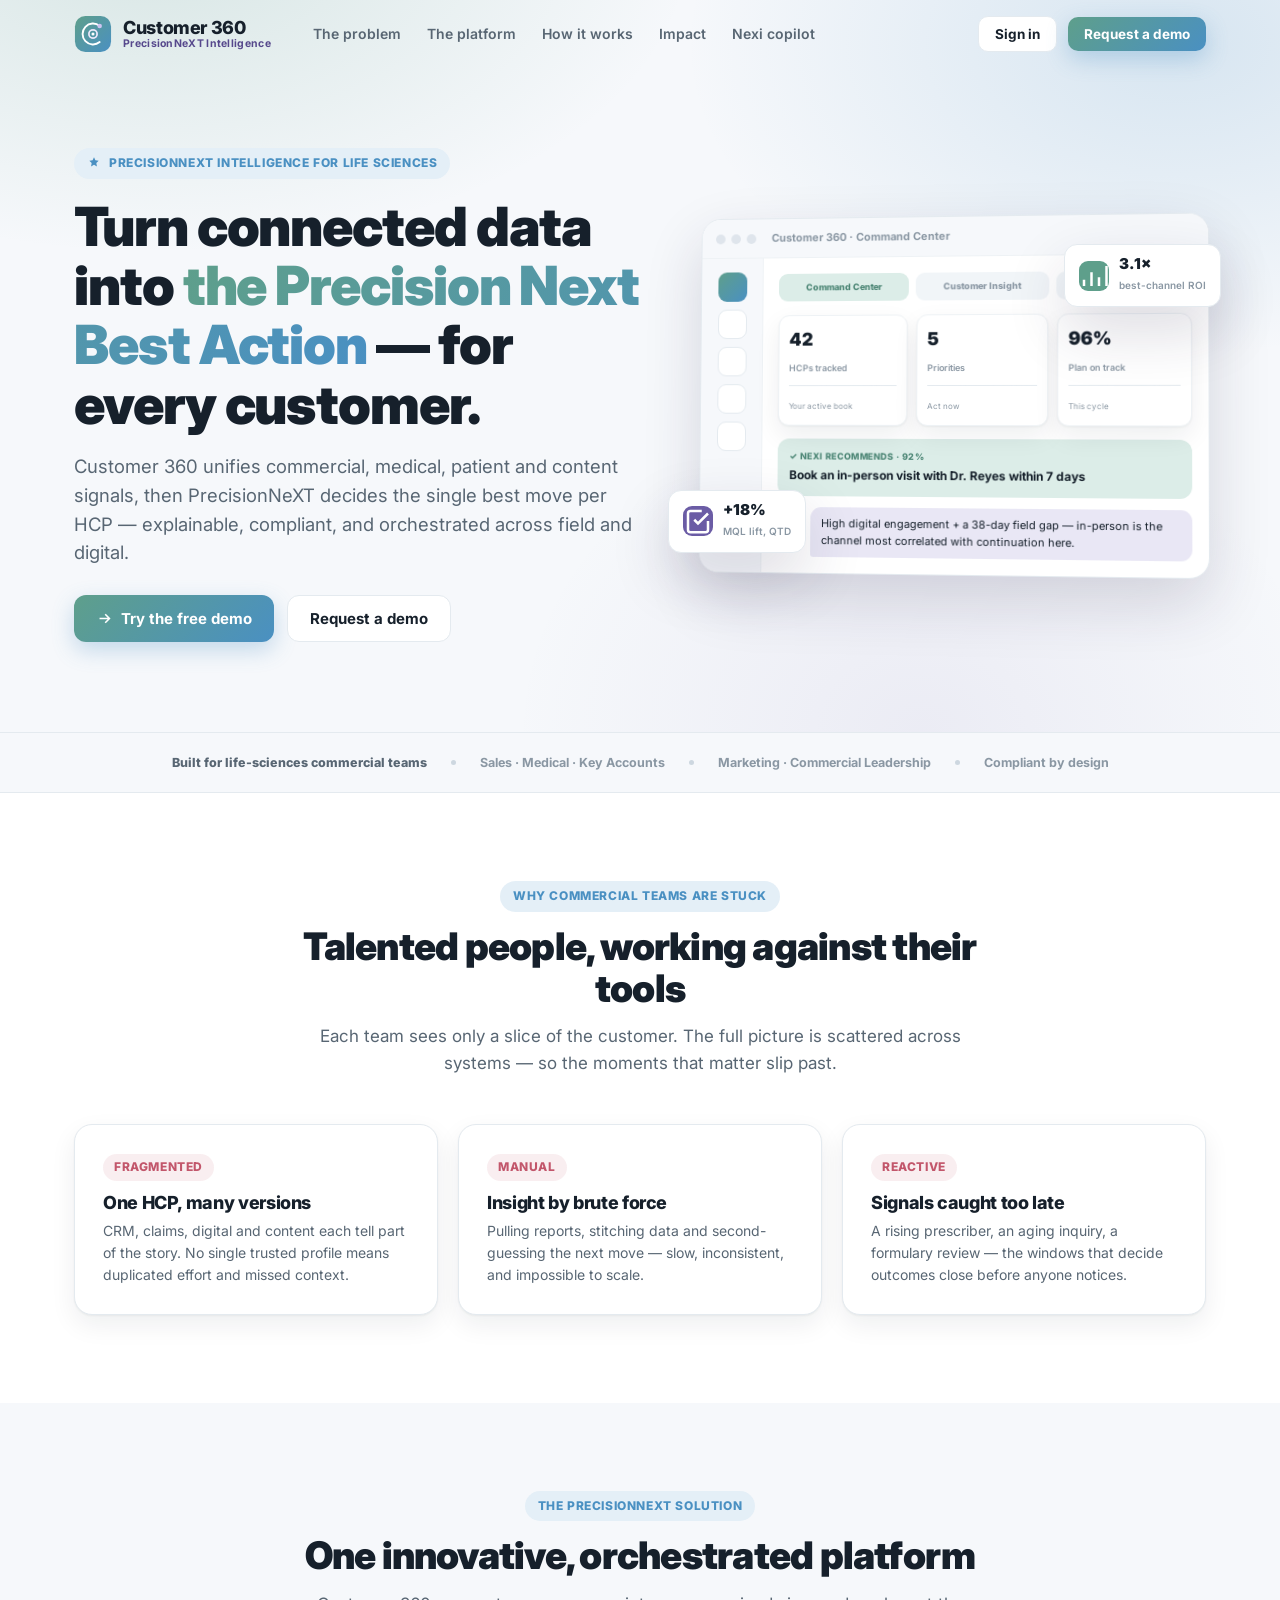
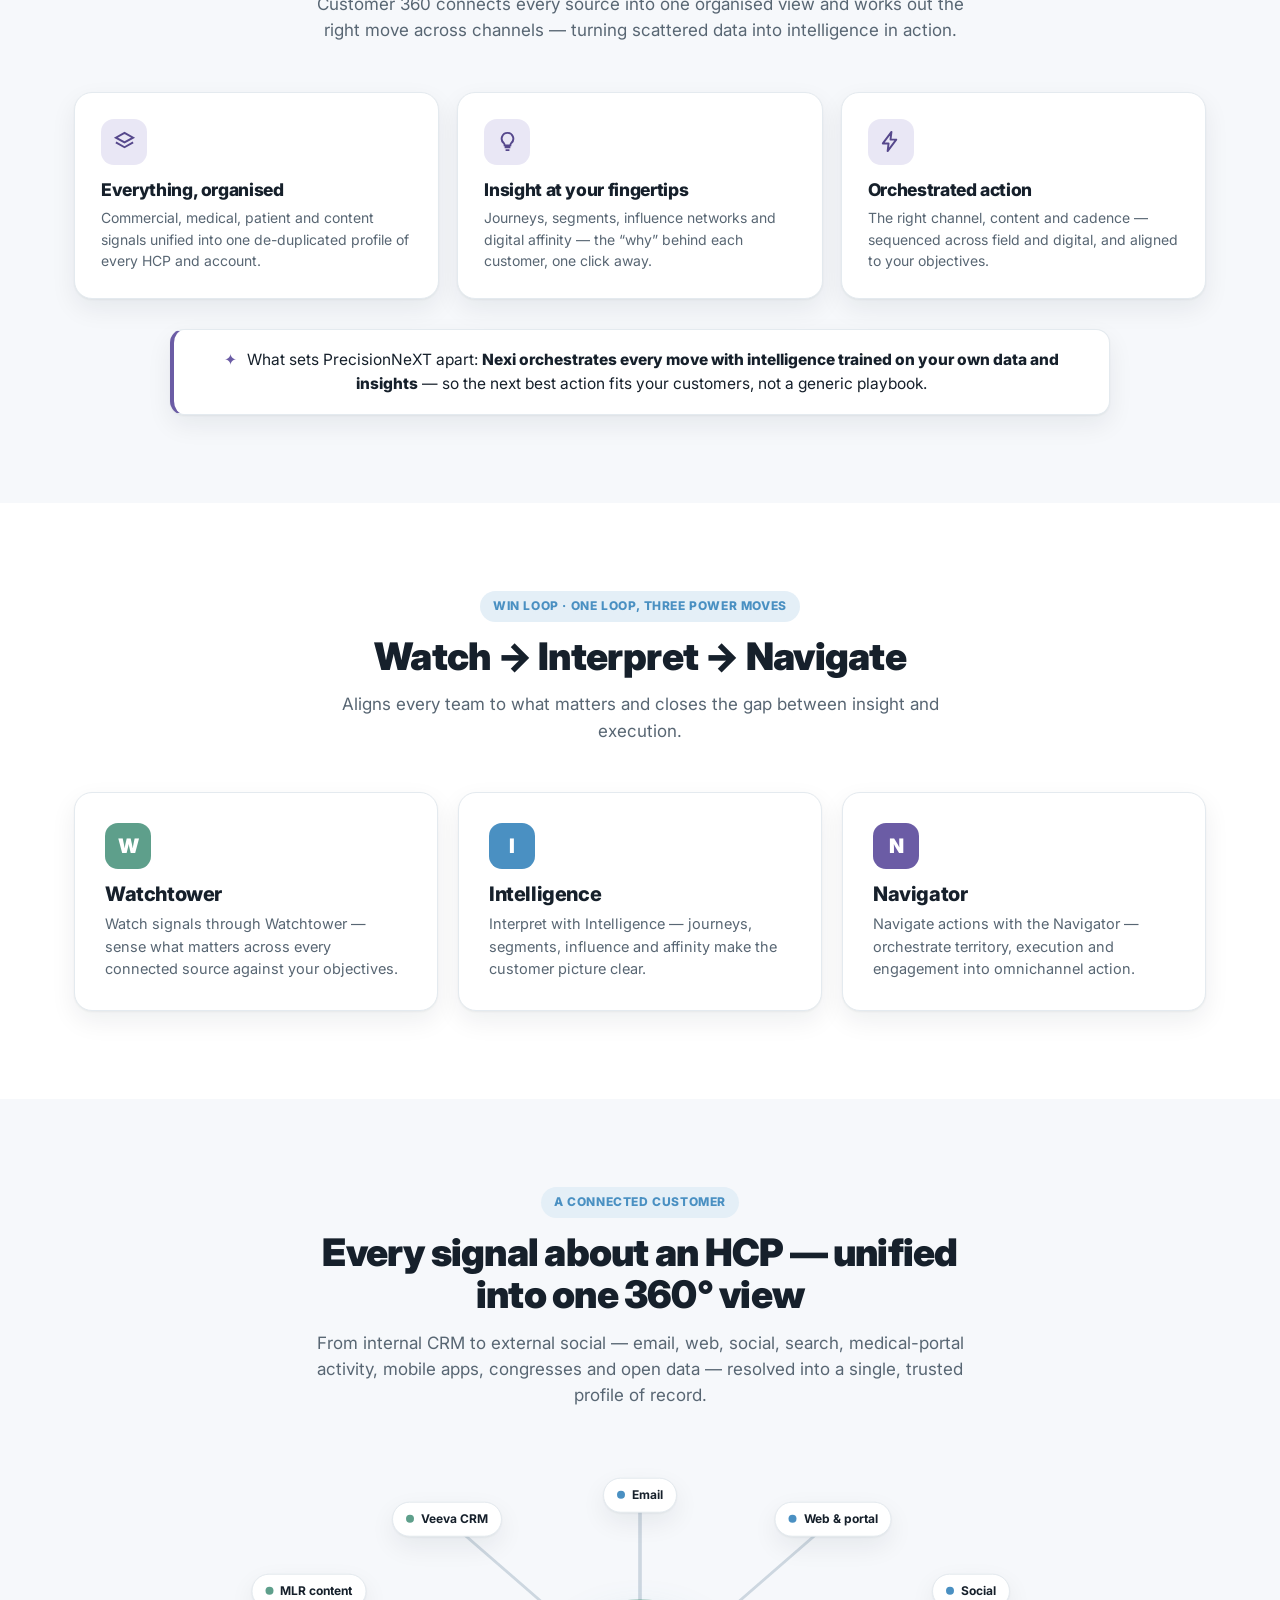
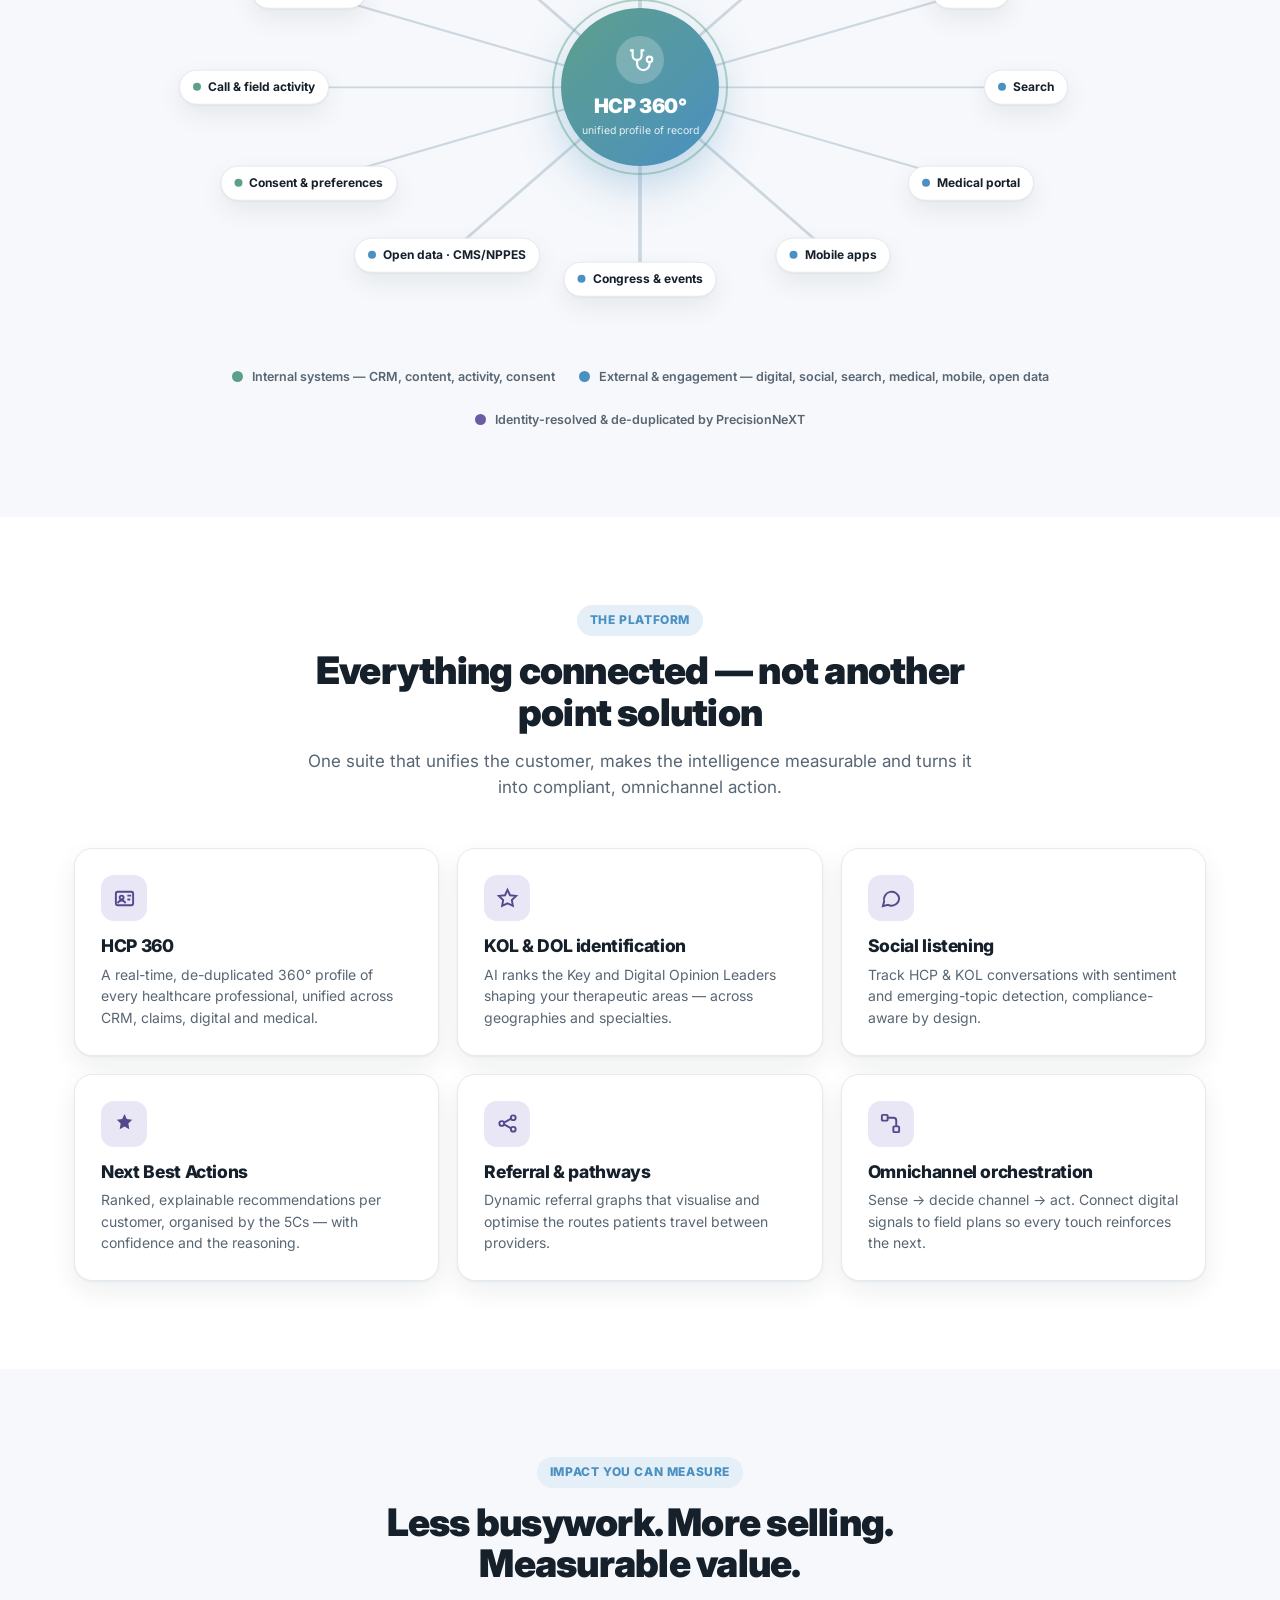
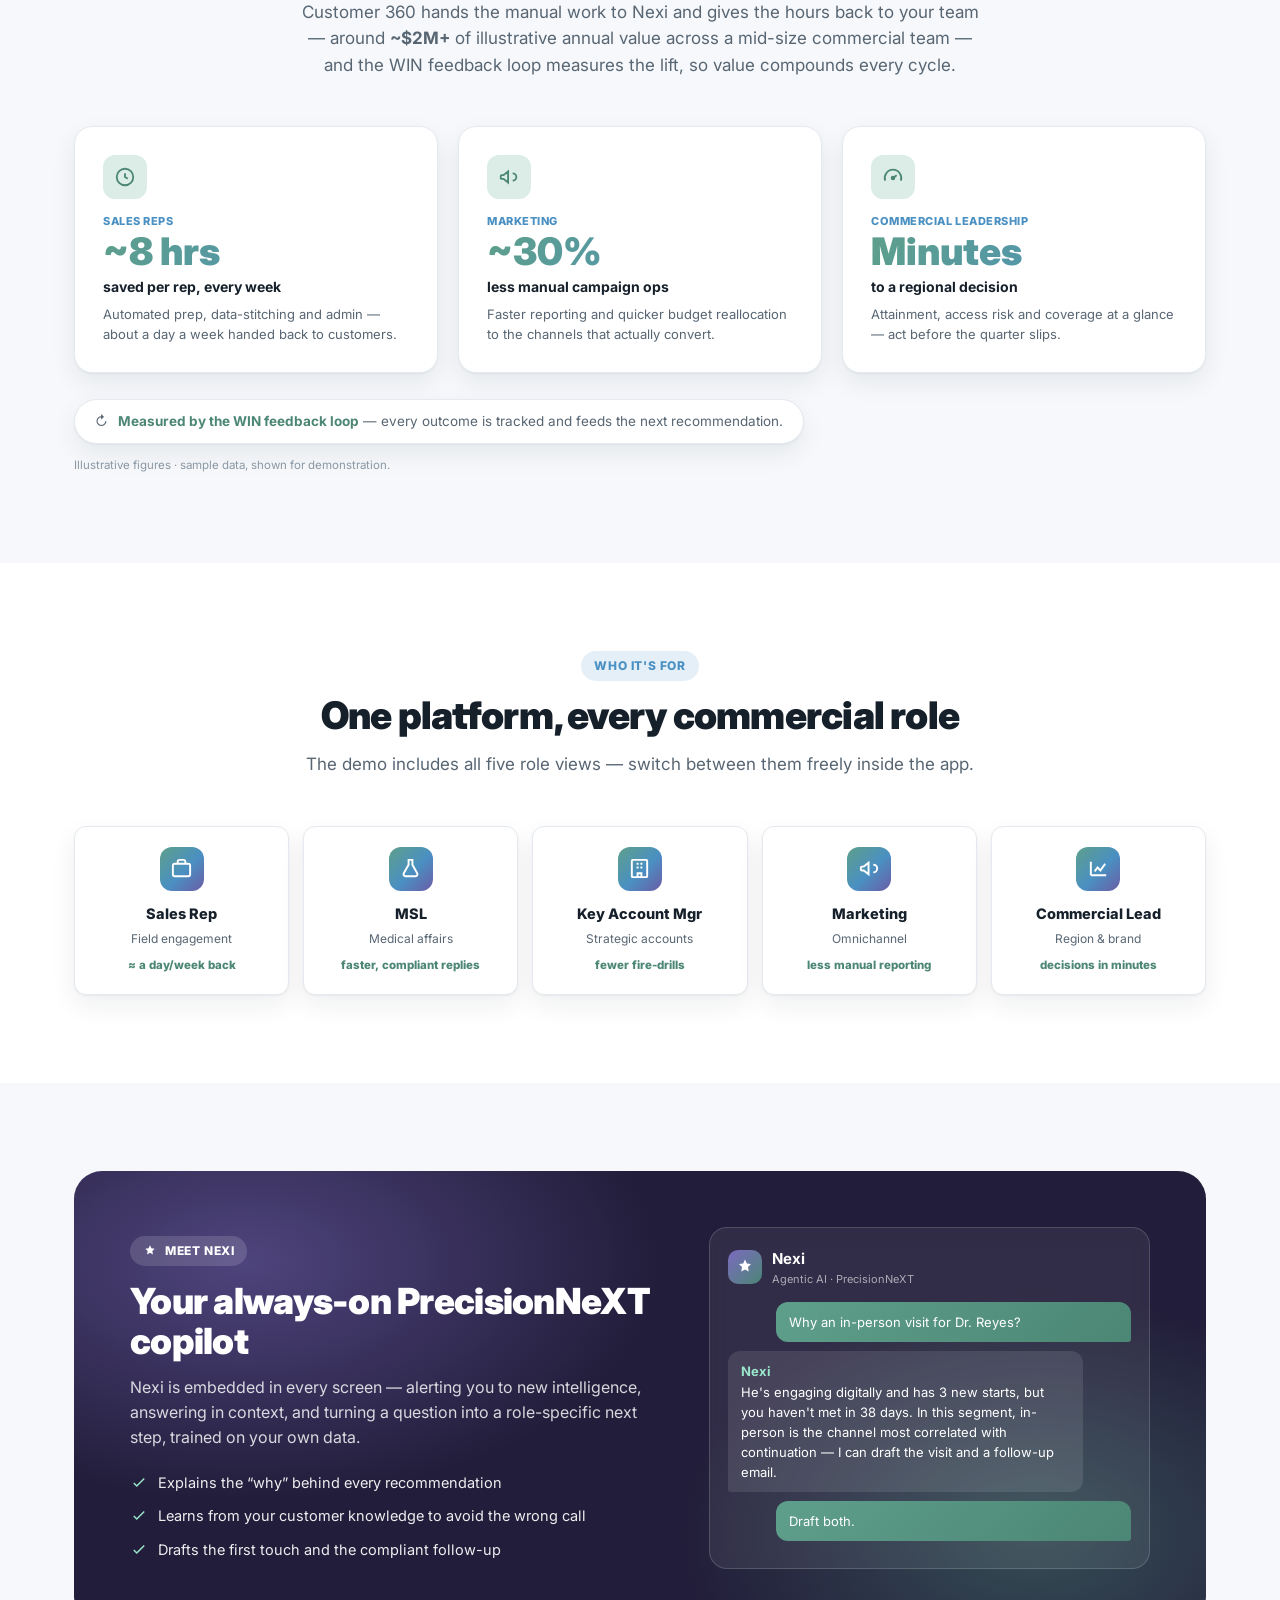
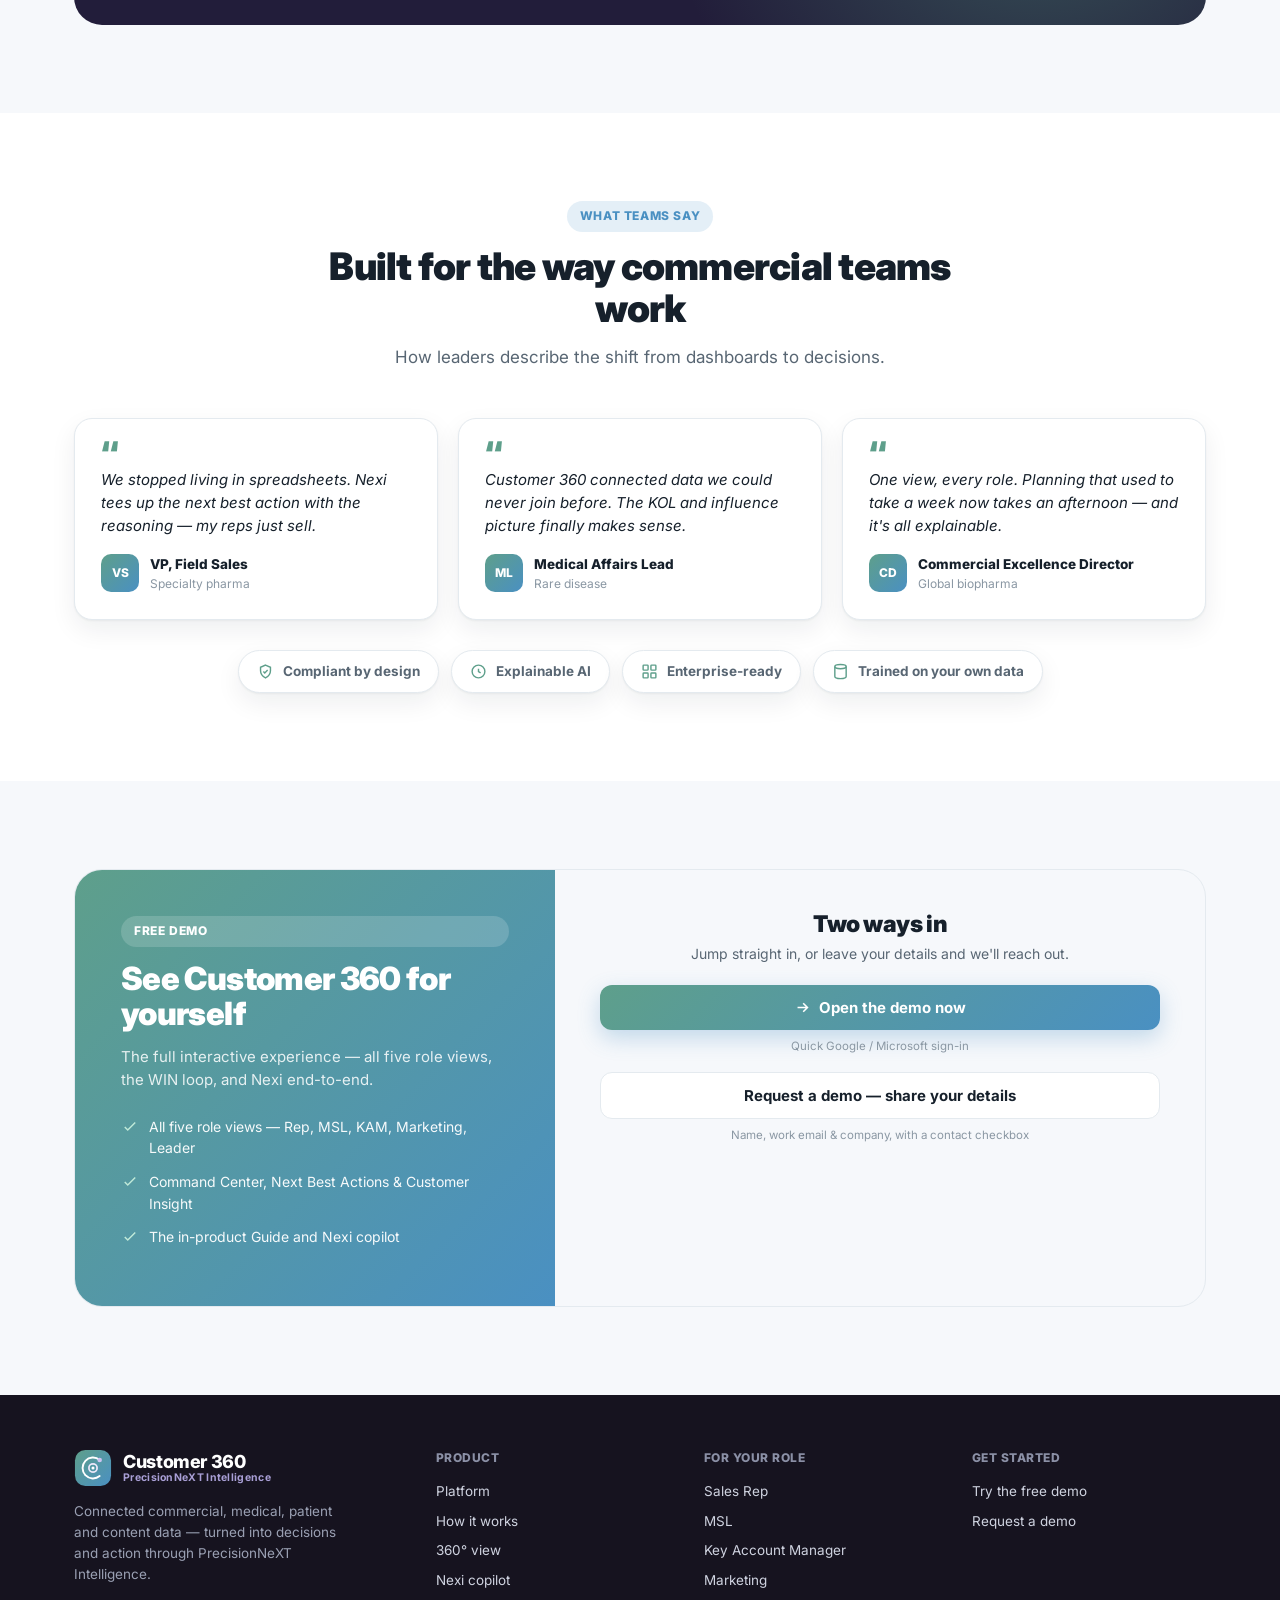
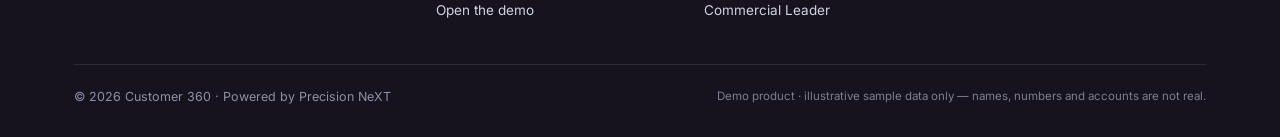
==== commit c23ed36c: "Update index.html" ====
--- a/index.html
+++ b/index.html
@@ -3,8 +3,25 @@
 <head>
 <meta charset="UTF-8" />
 <meta name="viewport" content="width=device-width, initial-scale=1.0" />
-<title>Customer 360 · PrecisionNeXT Intelligence — Decisions and action for life sciences</title>
-<meta name="description" content="Customer 360 turns connected commercial, medical, patient and content data into the next best action for every customer — powered by PrecisionNeXT Intelligence." />
+<title>C360 — Customer 360 by PrecisionNeXT Intelligence | Pharma Customer Intelligence</title>
+<meta name="description" content="C360 (Customer 360) by PrecisionNeXT turns connected commercial, medical, patient and content data into the next best action for every HCP — explainable, compliant, omnichannel. Try the free demo." />
+<meta name="keywords" content="C360, Customer 360, PrecisionNeXT, PrecisionNeXT Intelligence, pharma customer intelligence, HCP engagement, life sciences, next best action, omnichannel orchestration, KOL, MSL, commercial excellence" />
+<meta name="author" content="PrecisionNeXT" />
+<meta name="robots" content="index, follow" />
+<meta name="theme-color" content="#4A90C2" />
+<link rel="canonical" href="https://precisionnxt.github.io/c360/" />
+<link rel="icon" href="favicon.svg" type="image/svg+xml" />
+<link rel="apple-touch-icon" href="favicon.svg" />
+<!-- Open Graph / social preview -->
+<meta property="og:type" content="website" />
+<meta property="og:site_name" content="C360 · PrecisionNeXT" />
+<meta property="og:title" content="C360 — Customer 360 by PrecisionNeXT Intelligence" />
+<meta property="og:description" content="All your customer intelligence, orchestrated into the next best action — by PrecisionNeXT. Try the free demo." />
+<meta property="og:url" content="https://precisionnxt.github.io/c360/" />
+<meta property="og:image" content="https://precisionnxt.github.io/c360/favicon.svg" />
+<meta name="twitter:card" content="summary" />
+<meta name="twitter:title" content="C360 — Customer 360 by PrecisionNeXT Intelligence" />
+<meta name="twitter:description" content="All your customer intelligence, orchestrated into the next best action — by PrecisionNeXT. Try the free demo." />
 <link rel="preconnect" href="https://fonts.googleapis.com" />
 <link rel="preconnect" href="https://fonts.gstatic.com" crossorigin />
 <link href="https://fonts.googleapis.com/css2?family=Inter:wght@400;500;600;700;800;900&display=swap" rel="stylesheet" />
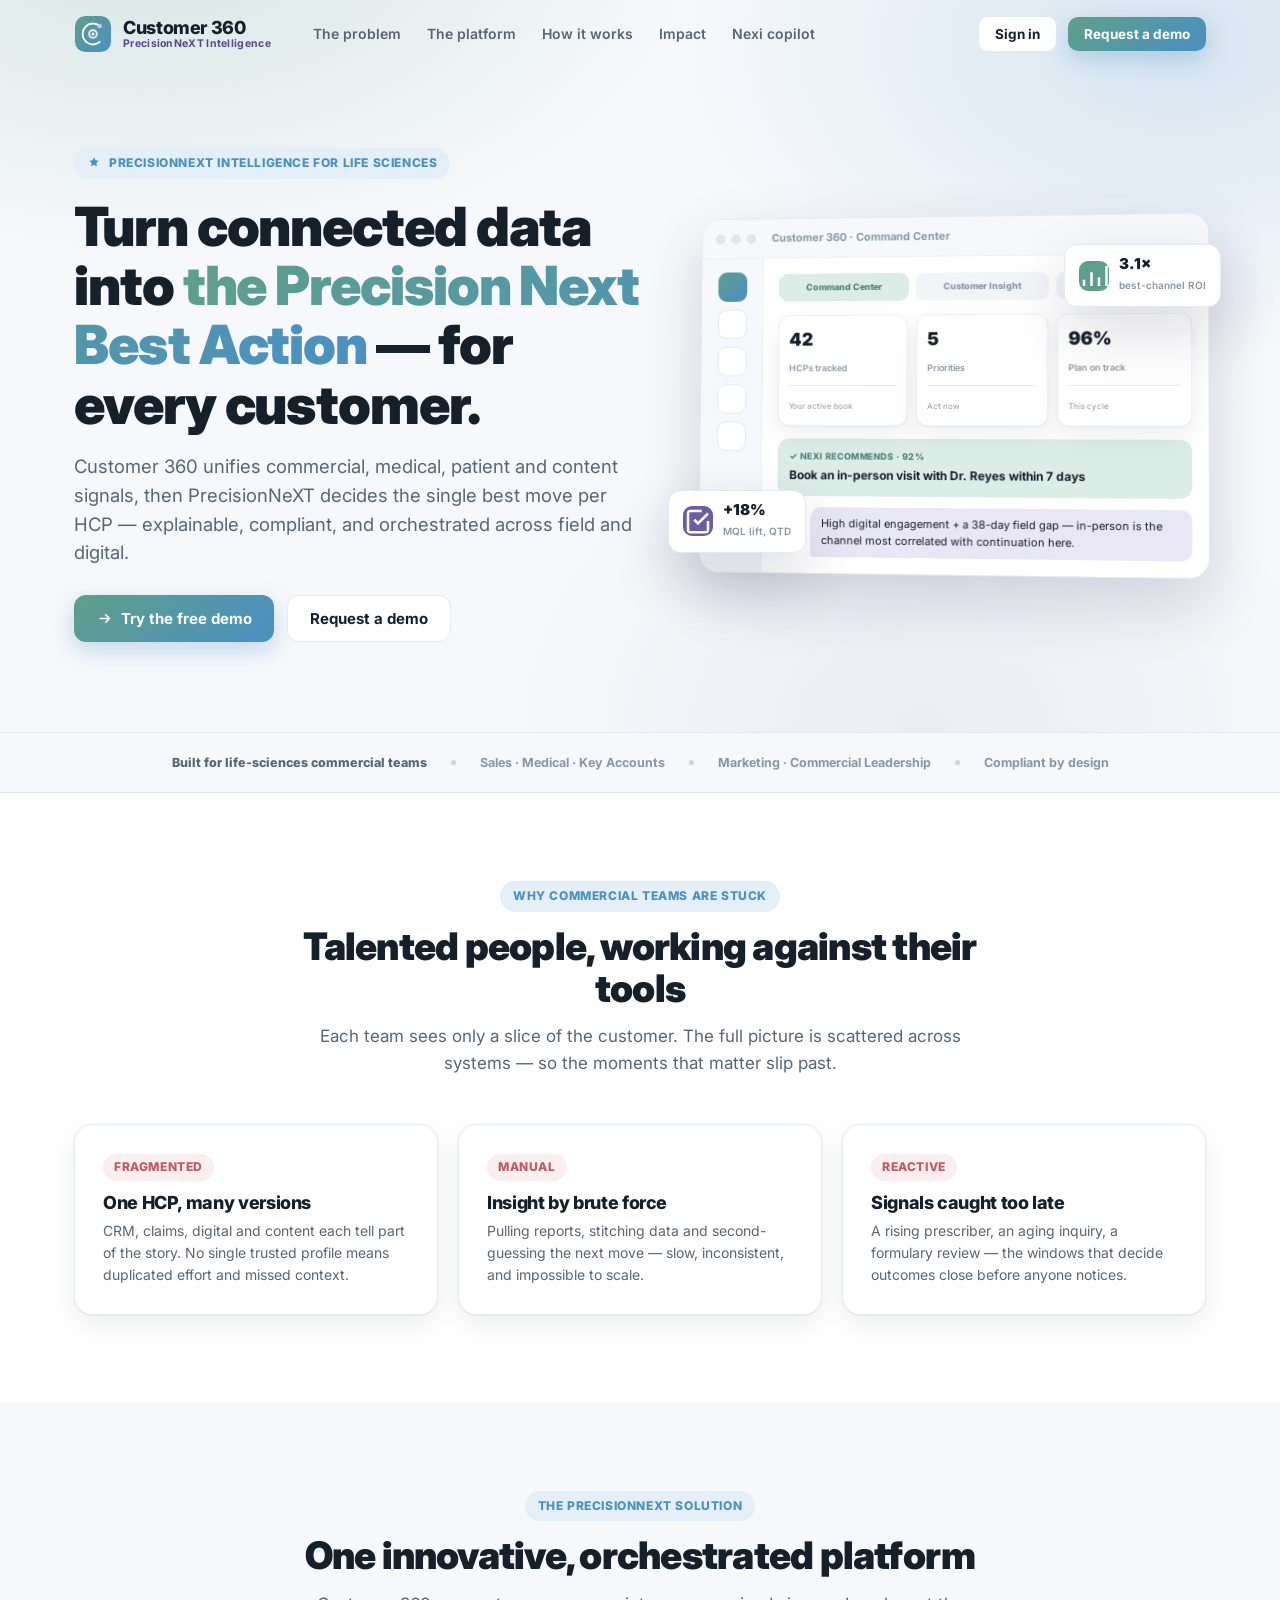
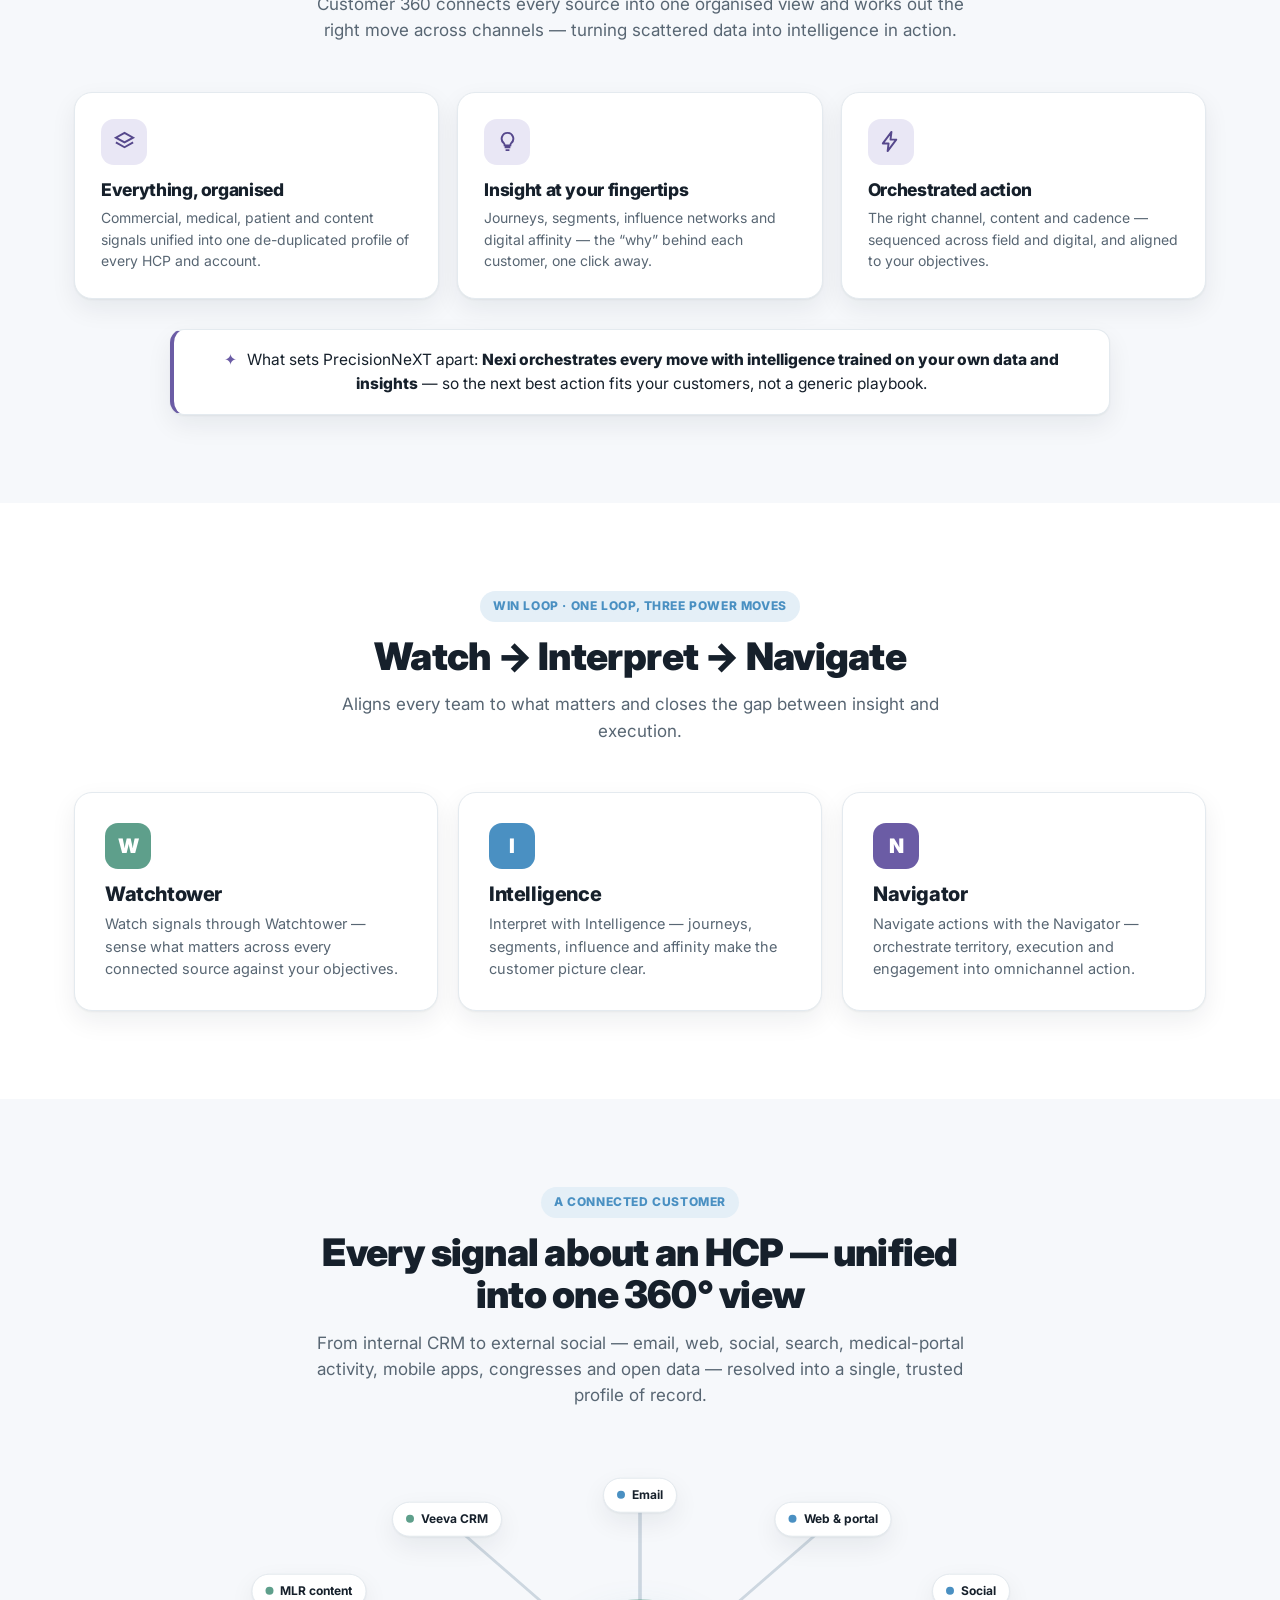
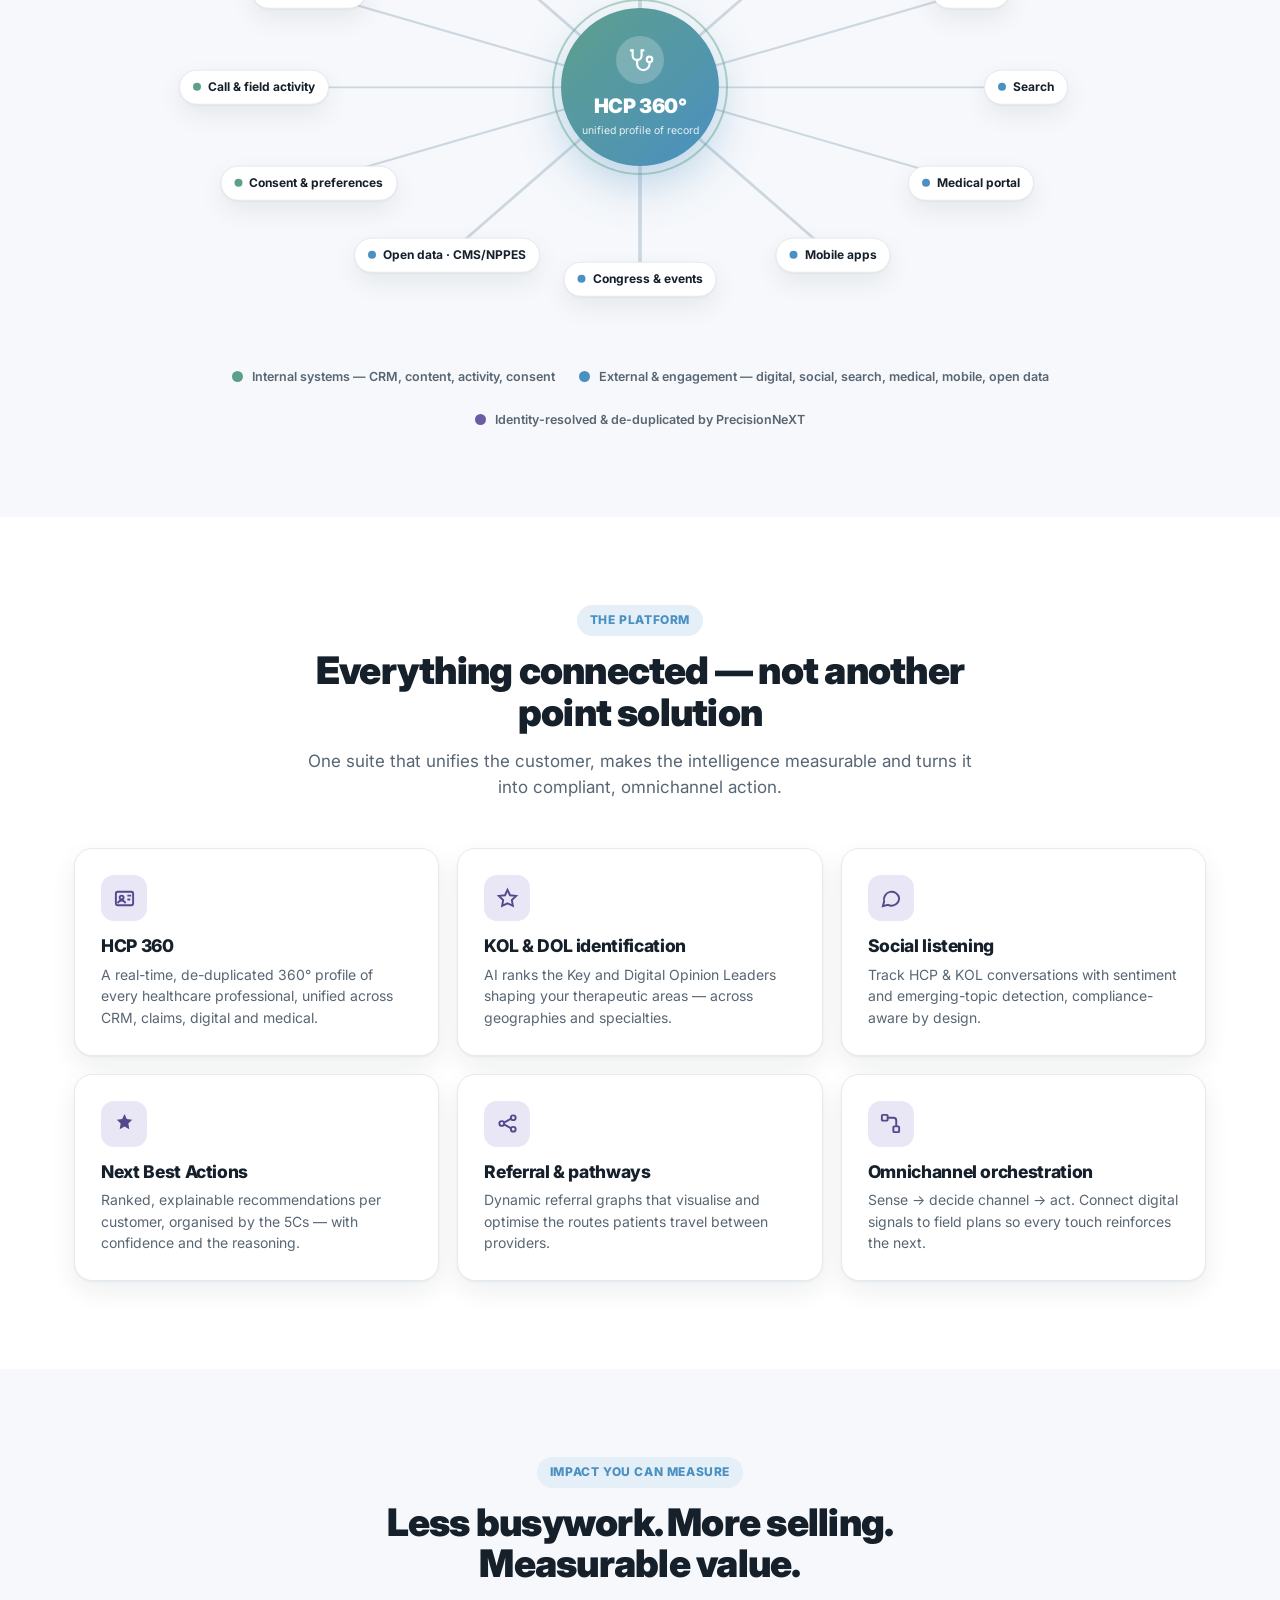
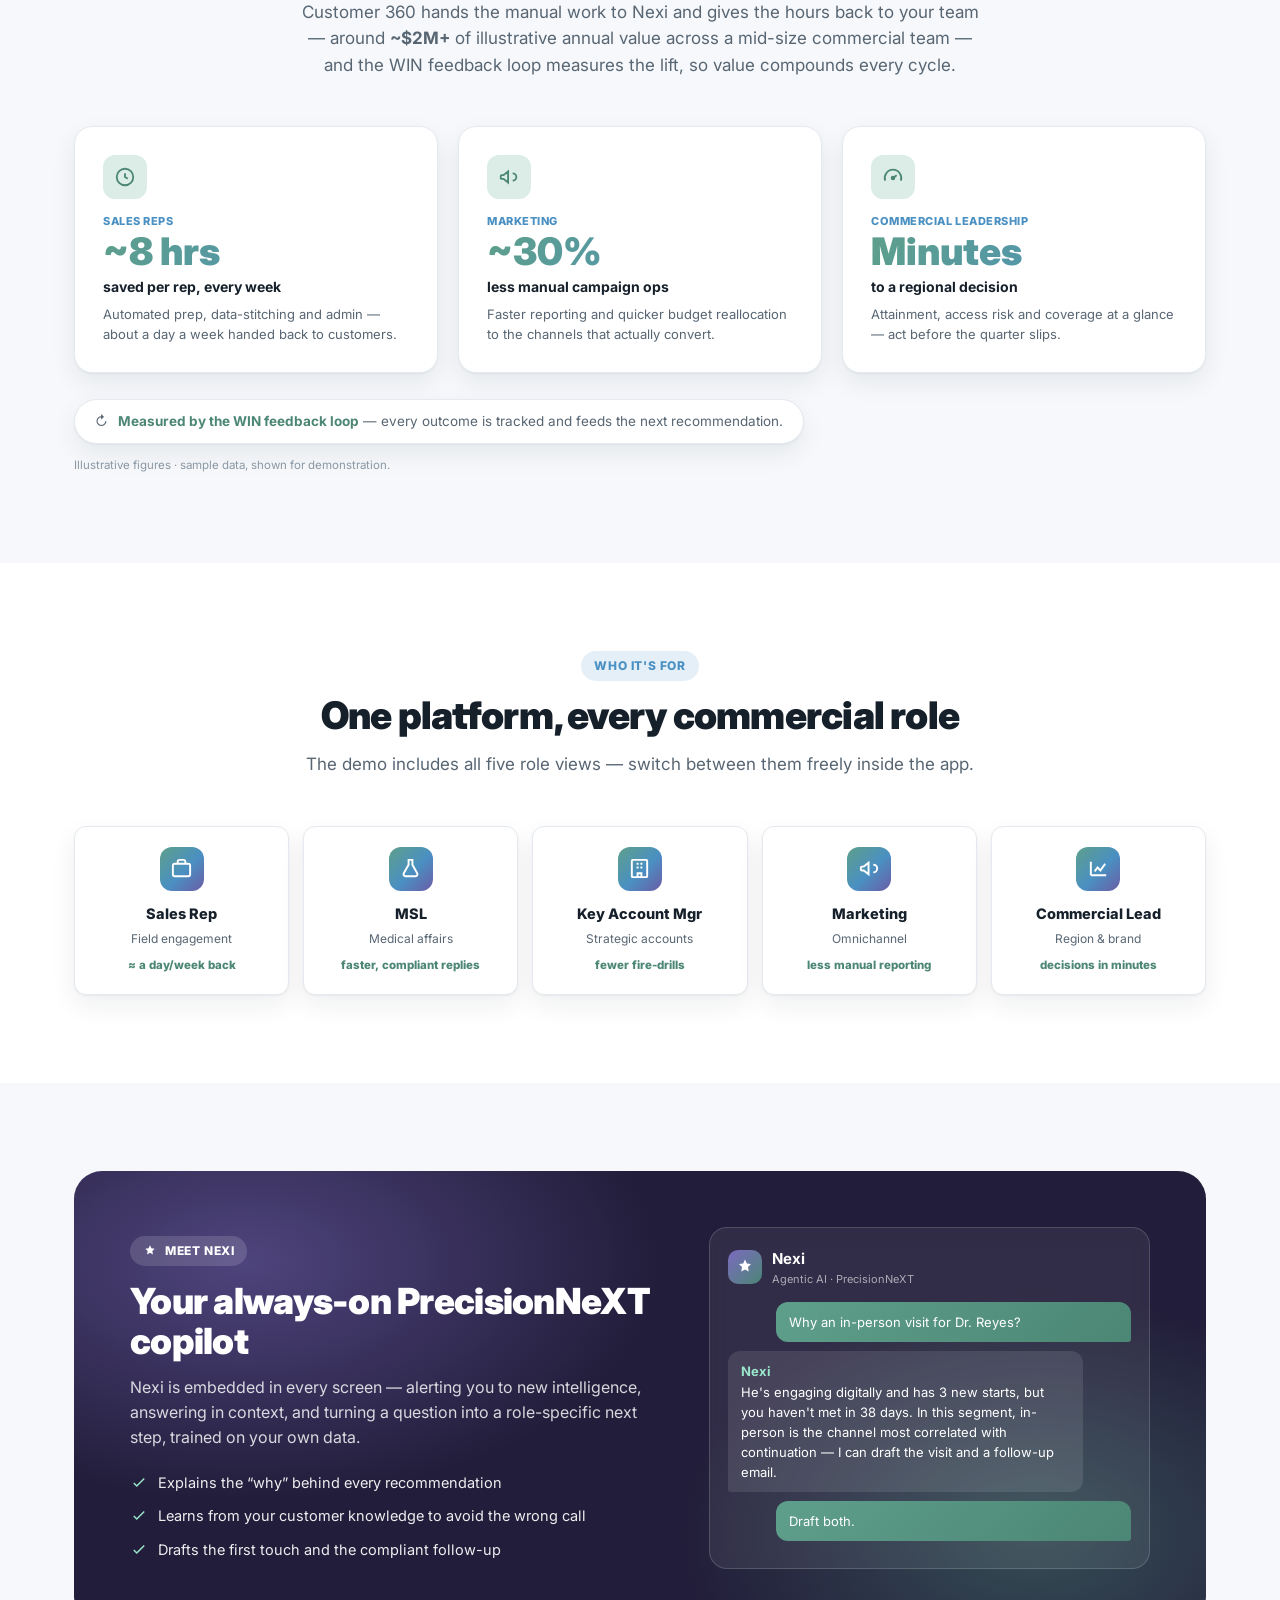
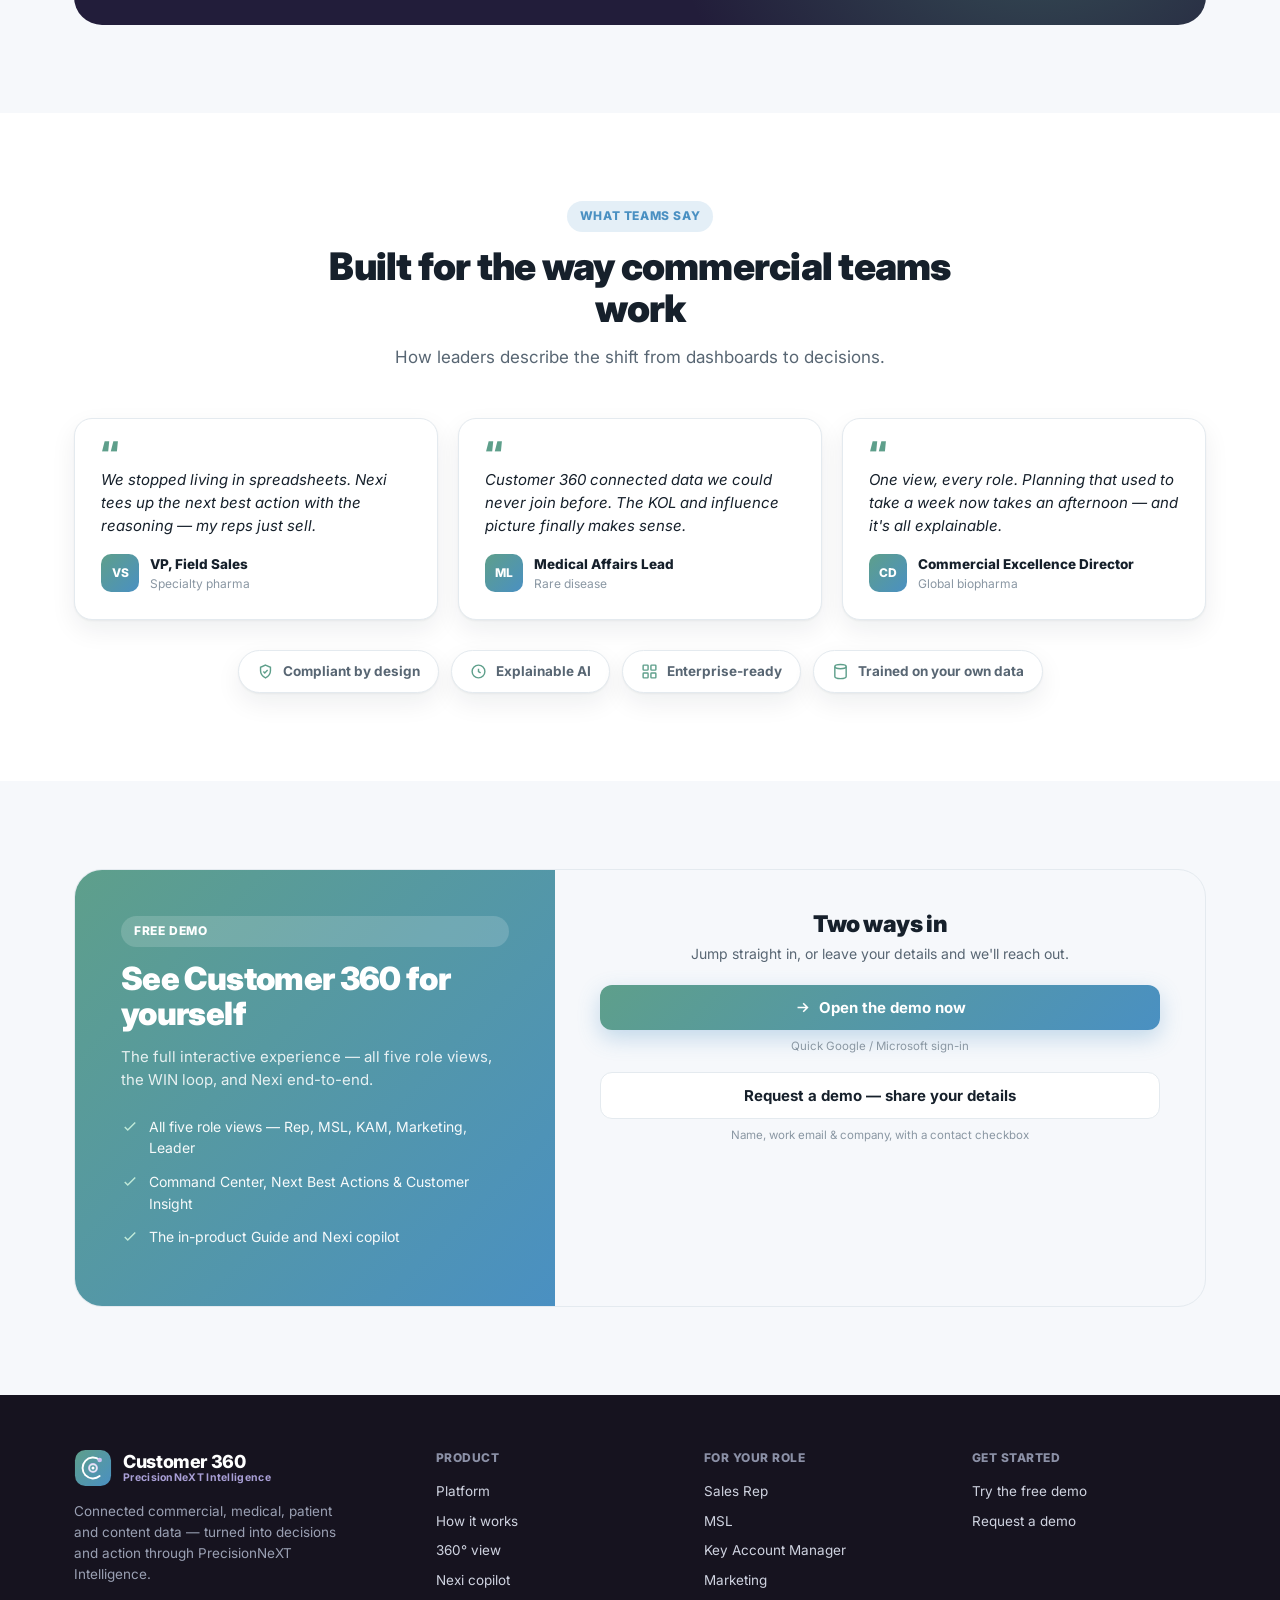
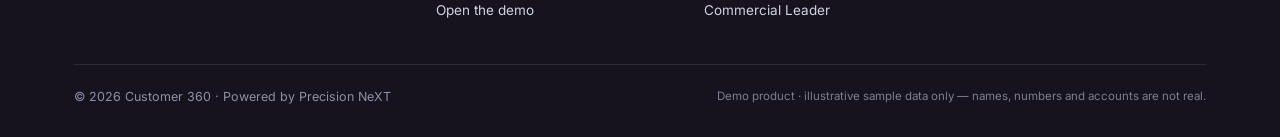
==== commit 6a31b927: "Update index.html" ====
--- a/index.html
+++ b/index.html
@@ -10,16 +10,26 @@
 <meta name="robots" content="index, follow" />
 <meta name="theme-color" content="#4A90C2" />
 <link rel="canonical" href="https://precisionnxt.github.io/c360/" />
+<!-- Favicons -->
 <link rel="icon" href="favicon.svg" type="image/svg+xml" />
-<link rel="apple-touch-icon" href="favicon.svg" />
+<link rel="icon" type="image/png" sizes="32x32" href="favicon-32x32.png" />
+<link rel="icon" type="image/png" sizes="16x16" href="favicon-16x16.png" />
+<link rel="icon" href="favicon.ico" sizes="any" />
+<link rel="apple-touch-icon" href="apple-touch-icon.png" />
+<link rel="manifest" href="site.webmanifest" />
 <!-- Open Graph / social preview -->
 <meta property="og:type" content="website" />
 <meta property="og:site_name" content="C360 · PrecisionNeXT" />
 <meta property="og:title" content="C360 — Customer 360 by PrecisionNeXT Intelligence" />
 <meta property="og:description" content="All your customer intelligence, orchestrated into the next best action — by PrecisionNeXT. Try the free demo." />
 <meta property="og:url" content="https://precisionnxt.github.io/c360/" />
-<meta property="og:image" content="https://precisionnxt.github.io/c360/favicon.svg" />
-<meta name="twitter:card" content="summary" />
+<meta property="og:image" content="https://precisionnxt.github.io/c360/og-image.png" />
+<meta property="og:image:width" content="1200" />
+<meta property="og:image:height" content="630" />
+<meta property="og:image:alt" content="Customer 360 — PrecisionNeXT Intelligence" />
+<meta property="og:locale" content="en_US" />
+<meta name="twitter:card" content="summary_large_image" />
+<meta name="twitter:image" content="https://precisionnxt.github.io/c360/og-image.png" />
 <meta name="twitter:title" content="C360 — Customer 360 by PrecisionNeXT Intelligence" />
 <meta name="twitter:description" content="All your customer intelligence, orchestrated into the next best action — by PrecisionNeXT. Try the free demo." />
 <link rel="preconnect" href="https://fonts.googleapis.com" />
@@ -27,6 +37,20 @@
 <link href="https://fonts.googleapis.com/css2?family=Inter:wght@400;500;600;700;800;900&display=swap" rel="stylesheet" />
 <link rel="stylesheet" href="landing.css" />
 <link rel="stylesheet" href="auth.css" />
+<script type="application/ld+json">
+{
+  "@context": "https://schema.org",
+  "@type": "SoftwareApplication",
+  "name": "Customer 360",
+  "applicationCategory": "BusinessApplication",
+  "operatingSystem": "Web",
+  "description": "Pharma customer intelligence by PrecisionNeXT — connected commercial, medical, patient and content data turned into the next best action for every HCP.",
+  "url": "https://precisionnxt.github.io/c360/",
+  "image": "https://precisionnxt.github.io/c360/og-image.png",
+  "publisher": { "@type": "Organization", "name": "PrecisionNeXT" },
+  "offers": { "@type": "Offer", "price": "0", "priceCurrency": "USD" }
+}
+</script>
 </head>
 <body data-pnx-page="landing">
 
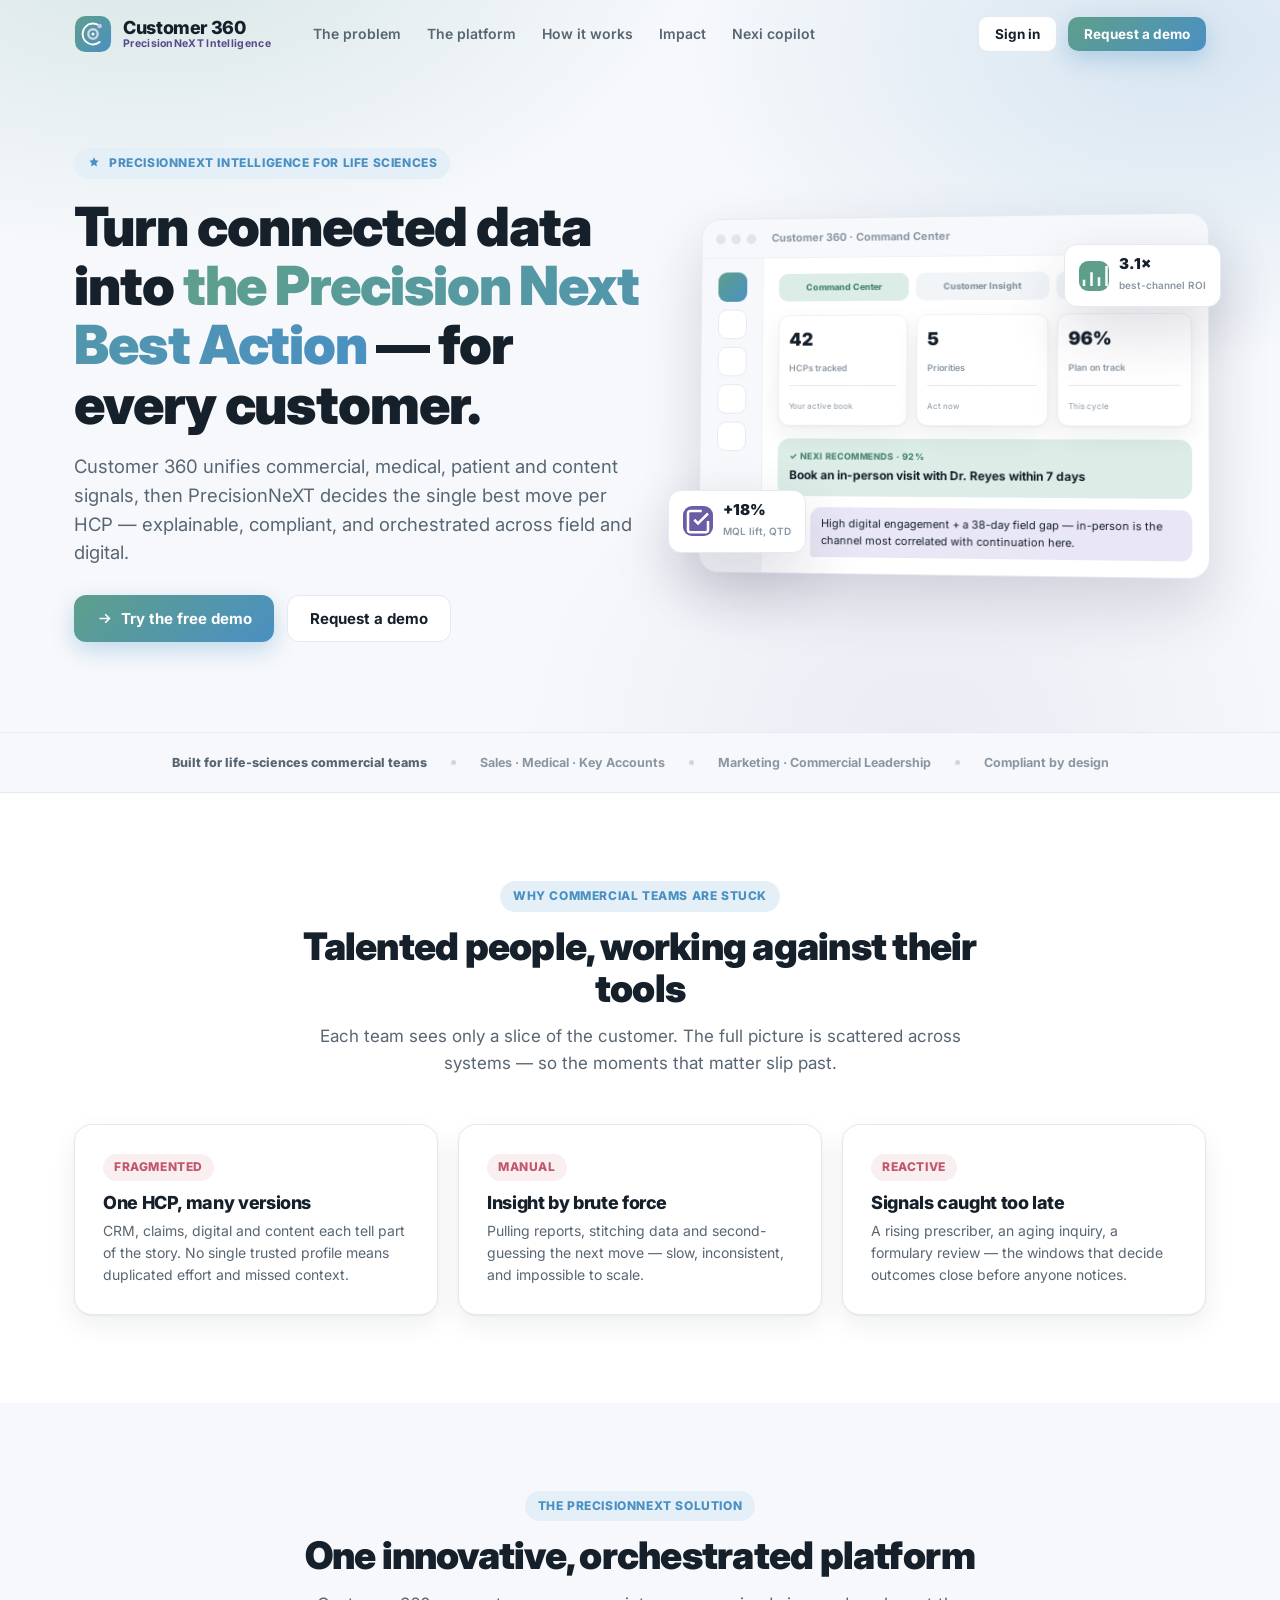
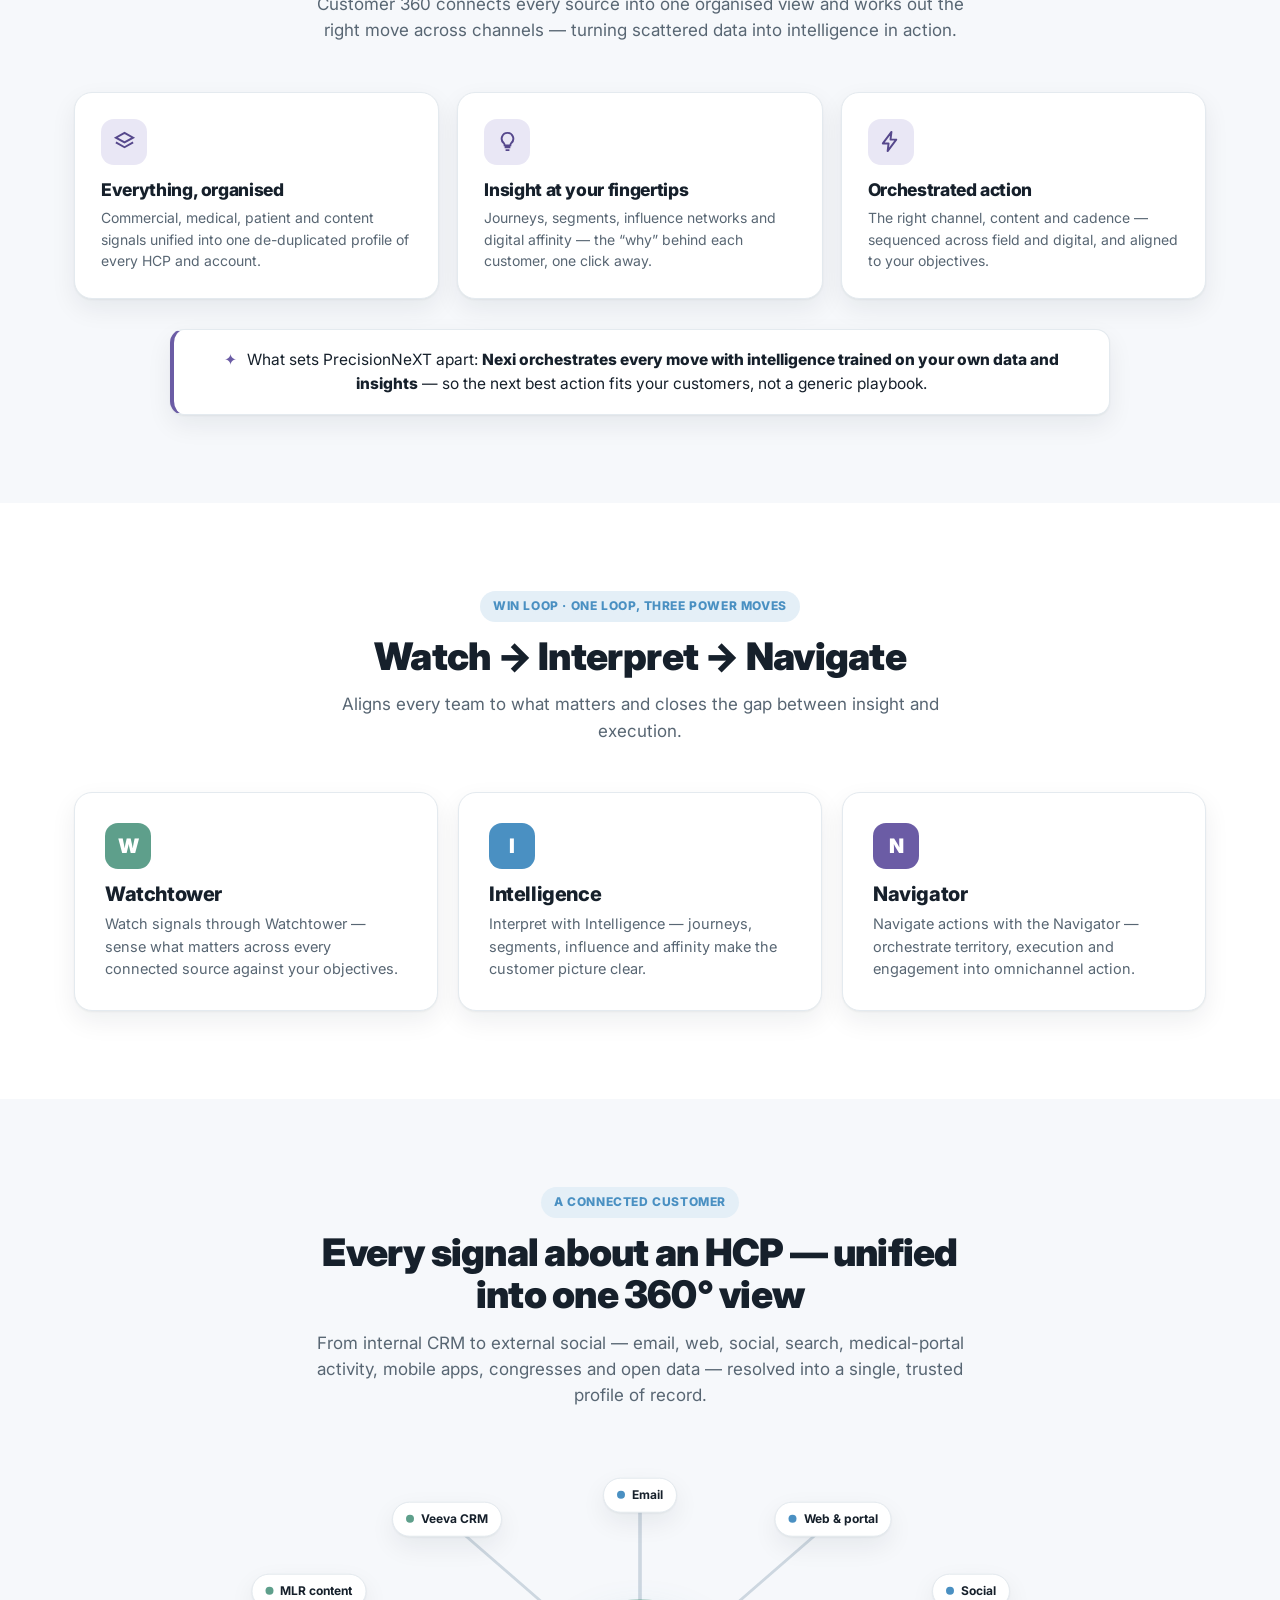
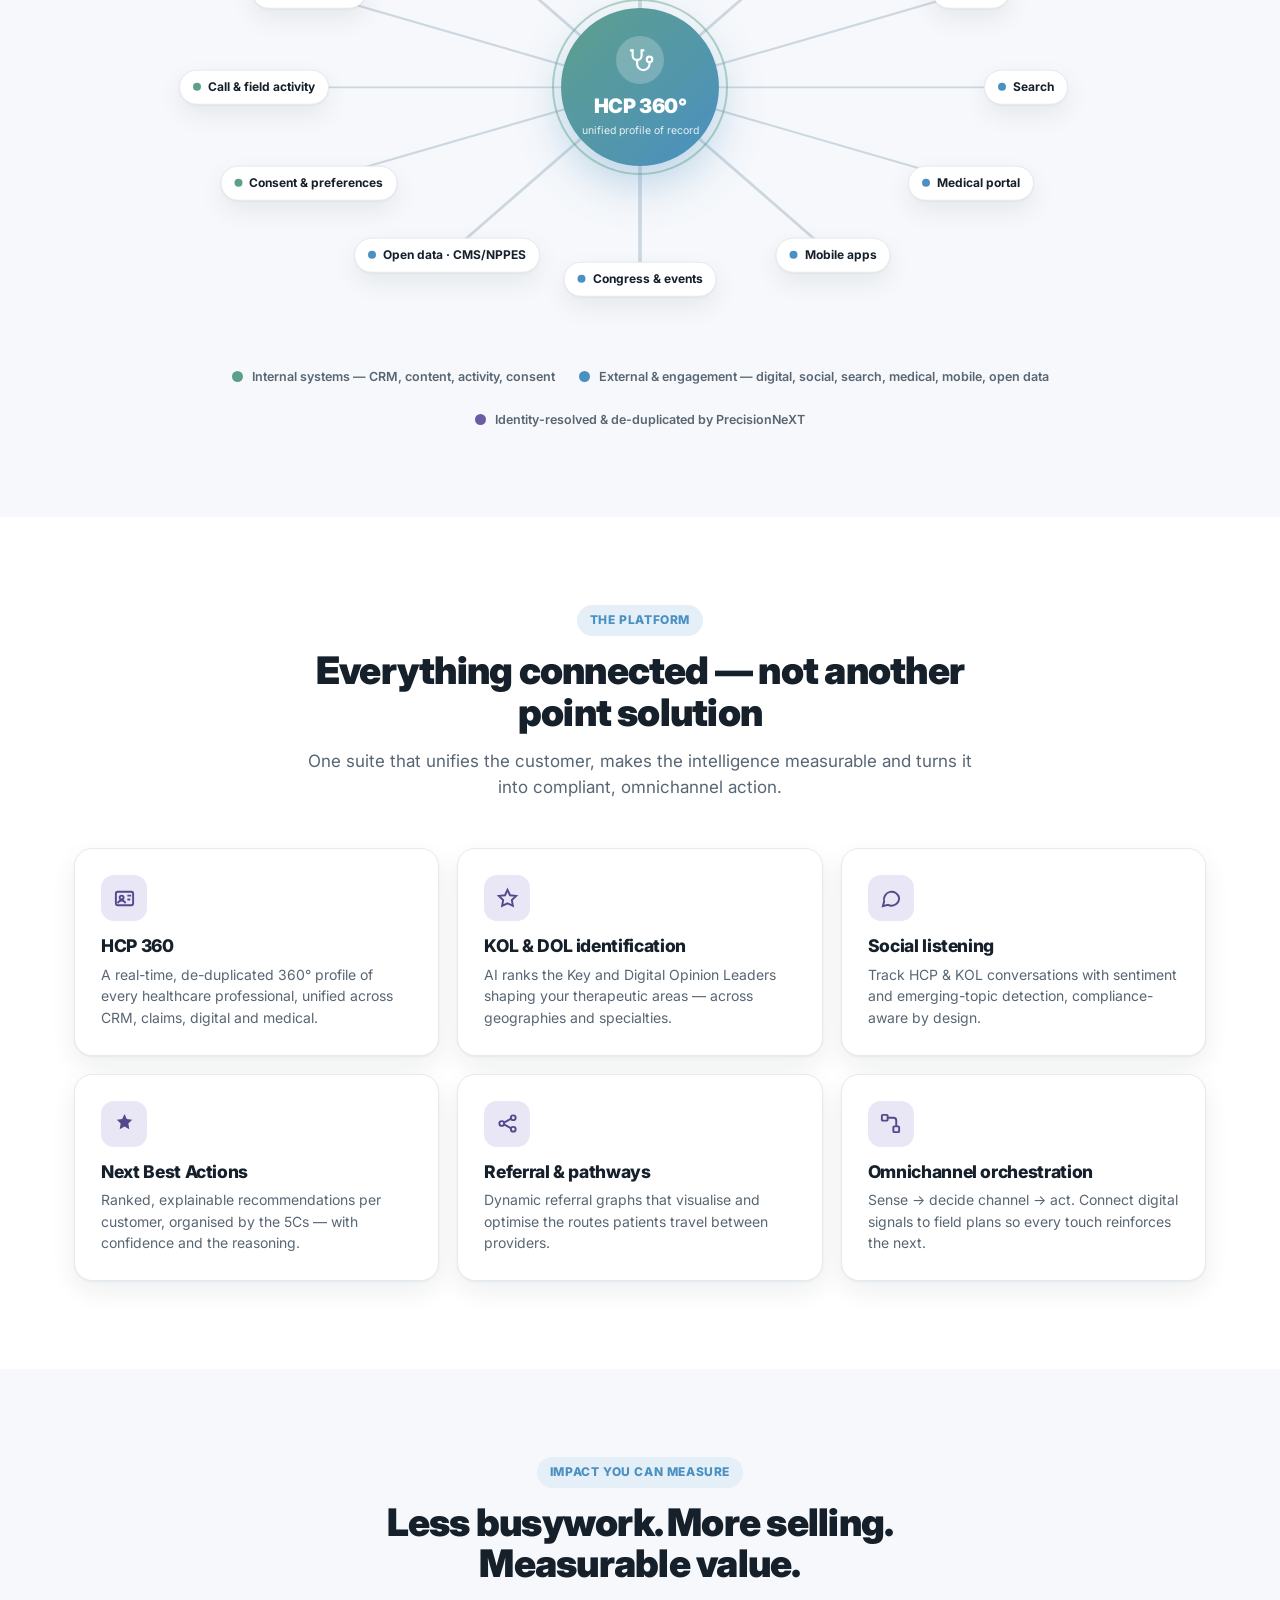
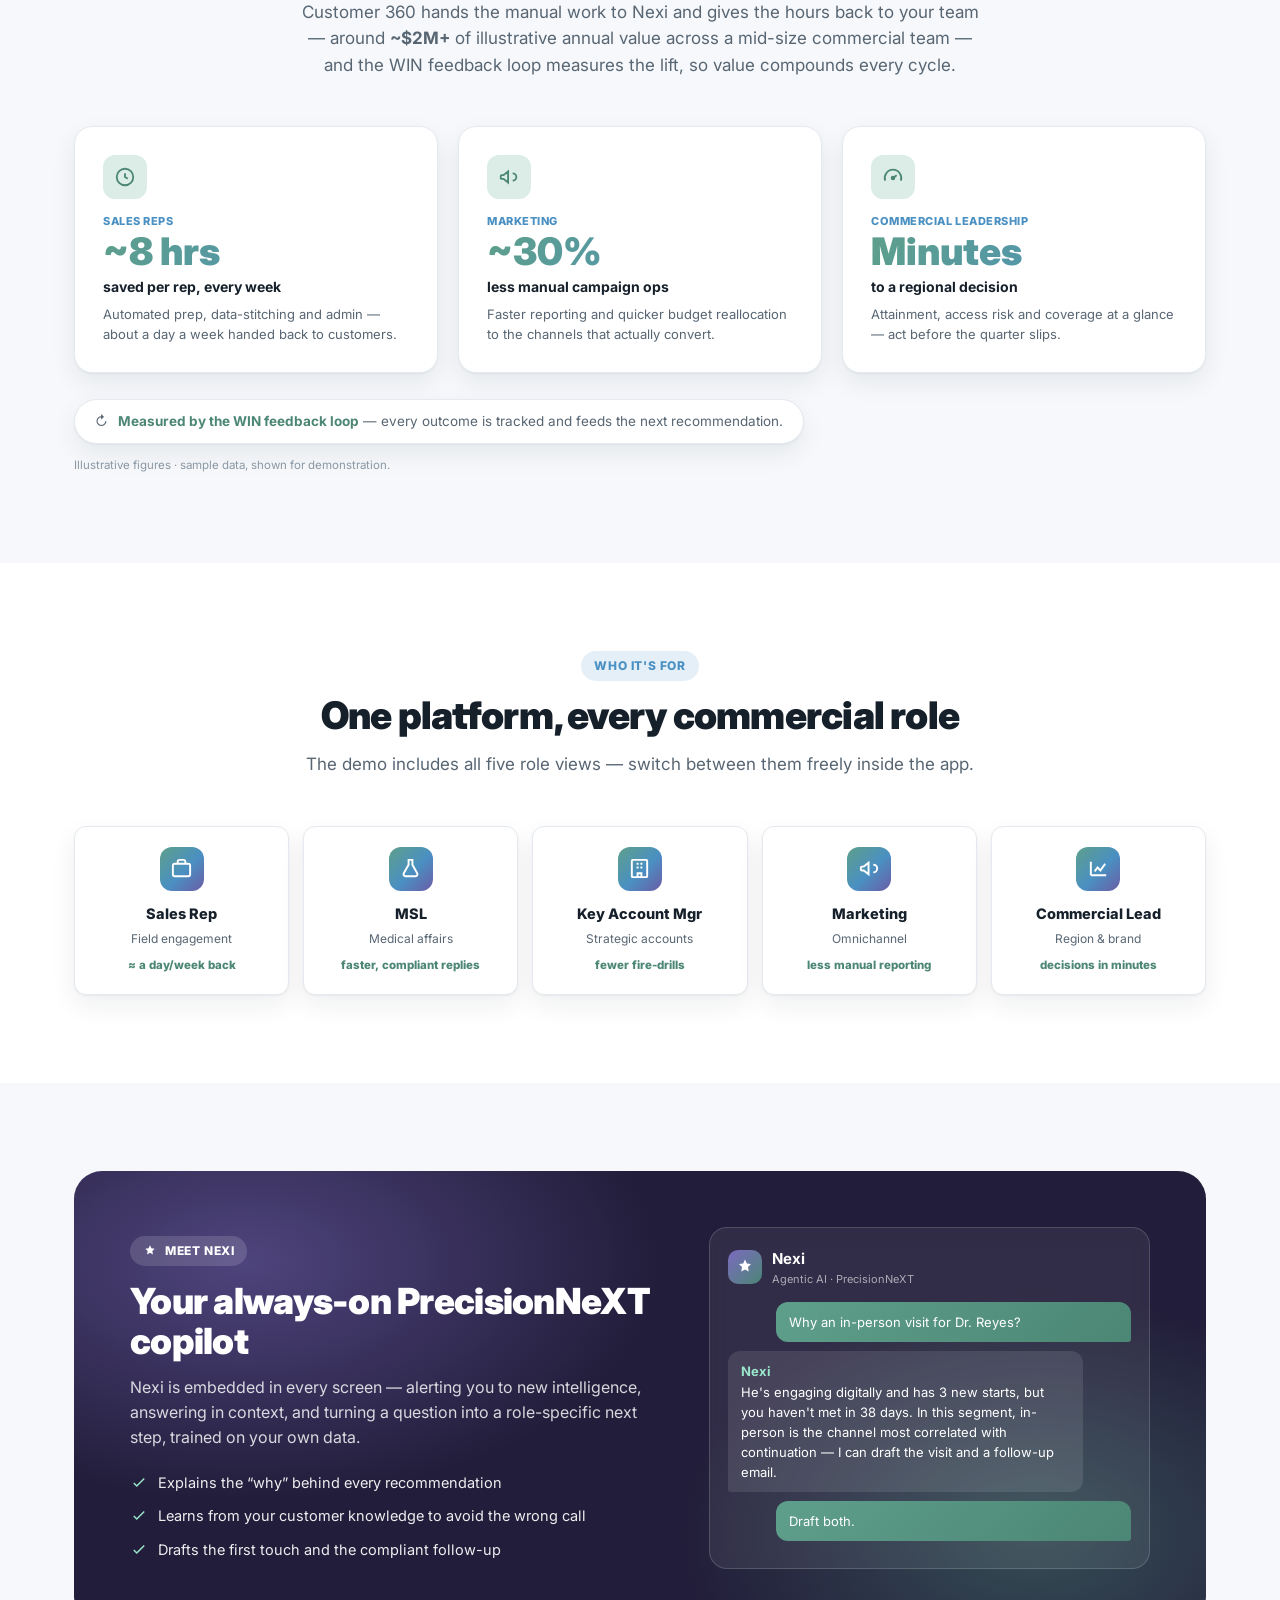
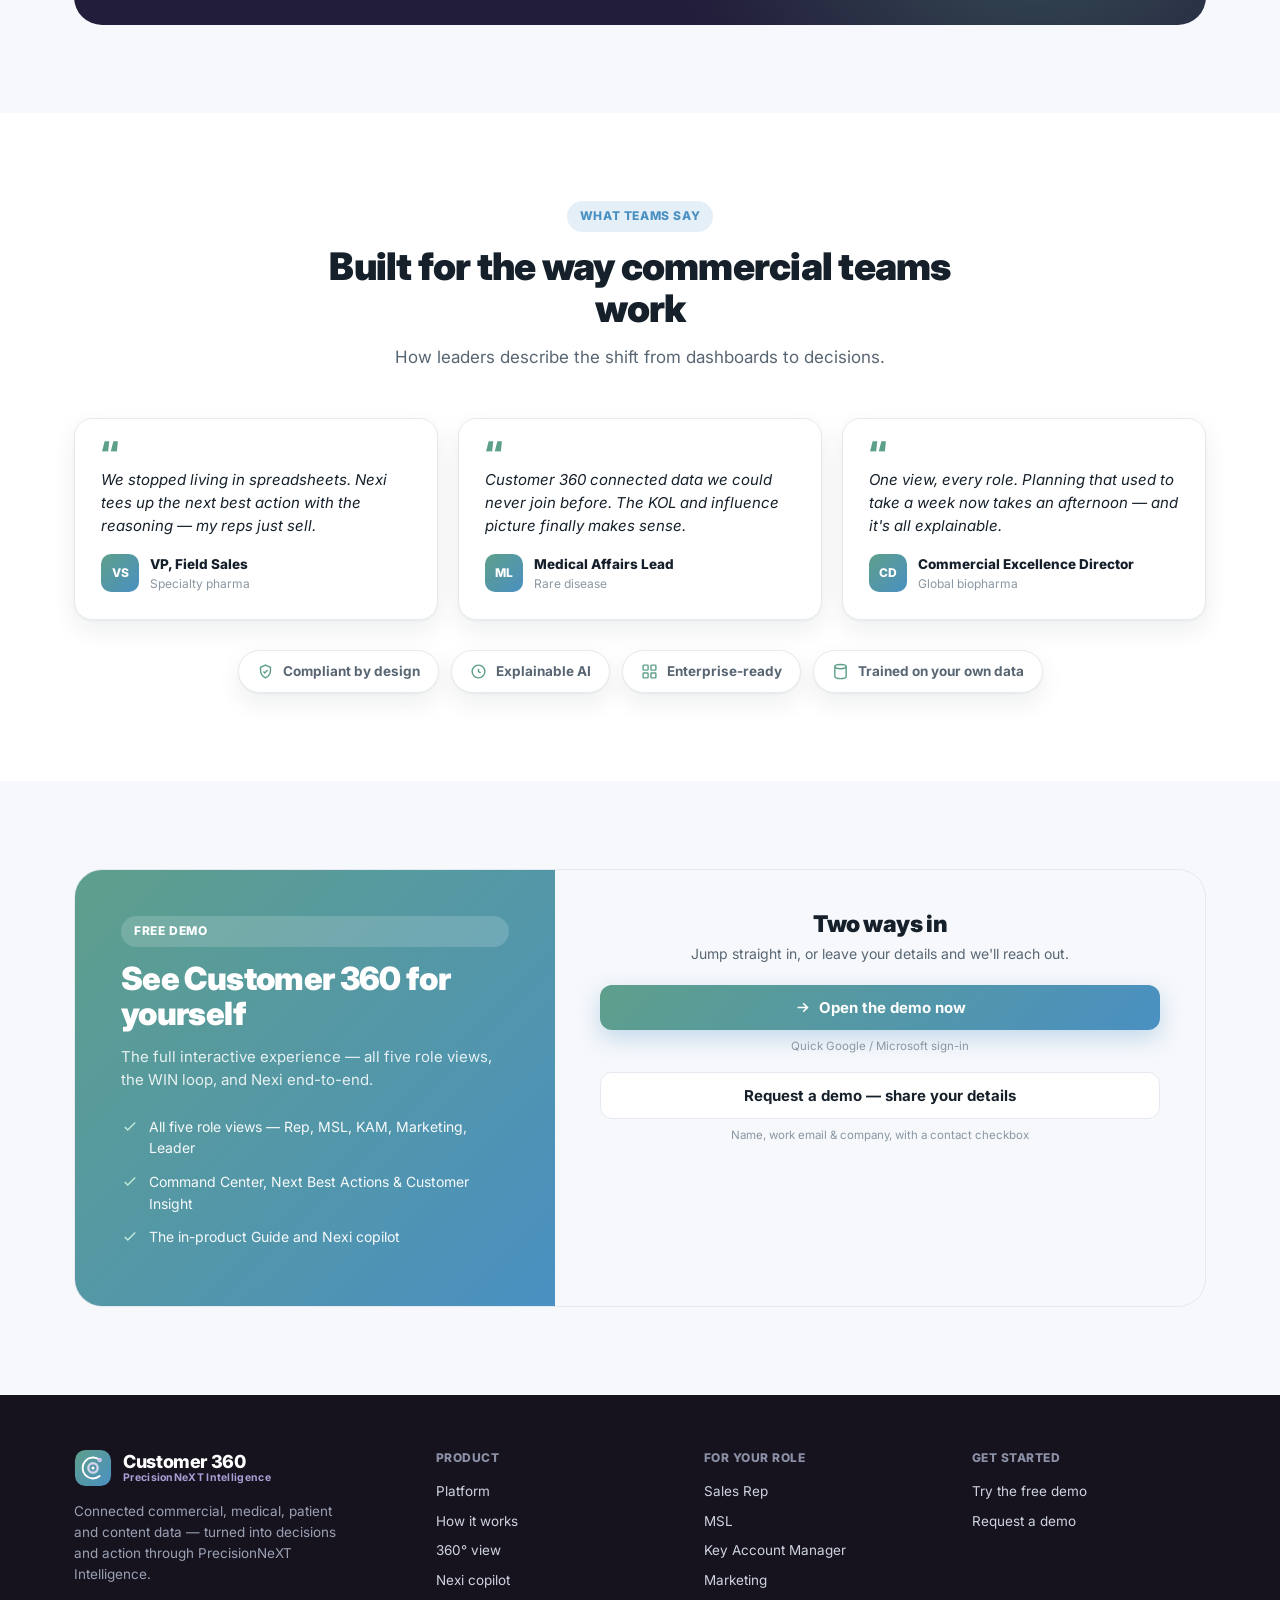
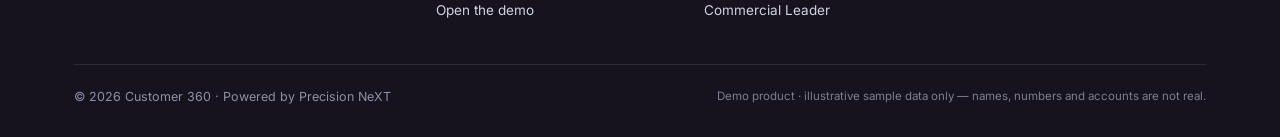
==== commit c0687eb1: "Update index.html" ====
--- a/index.html
+++ b/index.html
@@ -10,7 +10,6 @@
 <meta name="robots" content="index, follow" />
 <meta name="theme-color" content="#4A90C2" />
 <link rel="canonical" href="https://precisionnxt.github.io/c360/" />
-<!-- Favicons -->
 <link rel="icon" href="favicon.svg" type="image/svg+xml" />
 <link rel="icon" type="image/png" sizes="32x32" href="favicon-32x32.png" />
 <link rel="icon" type="image/png" sizes="16x16" href="favicon-16x16.png" />
@@ -37,6 +36,7 @@
 <link href="https://fonts.googleapis.com/css2?family=Inter:wght@400;500;600;700;800;900&display=swap" rel="stylesheet" />
 <link rel="stylesheet" href="landing.css" />
 <link rel="stylesheet" href="auth.css" />
+<link rel="stylesheet" href="enhancements.css" />
 <script type="application/ld+json">
 {
   "@context": "https://schema.org",
@@ -44,7 +44,7 @@
   "name": "Customer 360",
   "applicationCategory": "BusinessApplication",
   "operatingSystem": "Web",
-  "description": "Pharma customer intelligence by PrecisionNeXT — connected commercial, medical, patient and content data turned into the next best action for every HCP.",
+  "description": "Pharma customer intelligence by PrecisionNeXT \u2014 connected commercial, medical, patient and content data turned into the next best action for every HCP.",
   "url": "https://precisionnxt.github.io/c360/",
   "image": "https://precisionnxt.github.io/c360/og-image.png",
   "publisher": { "@type": "Organization", "name": "PrecisionNeXT" },
--- a/enhancements.css
+++ b/enhancements.css
@@ -0,0 +1,125 @@
+/* ============================================================================
+   enhancements.css  —  mobile responsiveness, hamburger drawer, top-bar
+                        contrast, full-window
+   ----------------------------------------------------------------------------
+   Load this LAST (after styles.css/auth.css on app.html, and after
+   landing.css/auth.css on index.html) so its rules win. It is additive — it
+   does not modify any existing file. Pairs with js/mobile-nav.js (drawer) and
+   the optional js/open-maximized.js (fullscreen).
+   ========================================================================== */
+
+/* ==========================================================================
+   1) MAXIMIZED LAYOUT — the app fills the whole browser window
+   ========================================================================== */
+html, body { width: 100%; min-height: 100%; margin: 0; }
+body { overflow-x: hidden; }                 /* no stray horizontal scrollbar */
+body[data-pnx-page="app"] .app { min-height: 100vh; width: 100%; }
+body[data-pnx-page="app"] .main { min-width: 0; overflow-x: hidden; }
+
+/* ==========================================================================
+   2) TOP BAR READABILITY  (fixes the hard-to-read black text)
+   The bar was transparent and sticky, so the breadcrumb/section title
+   overlapped content scrolling underneath it. Give it a solid, theme-aware
+   backing and force high-contrast text in BOTH light and dark themes.
+   ========================================================================== */
+body[data-pnx-page="app"] .topbar,
+body[data-pnx-page="app"] .summary {
+  background: var(--page) !important;
+}
+body[data-pnx-page="app"] .topbar {
+  box-shadow: 0 1px 0 var(--line);
+  -webkit-backdrop-filter: saturate(140%) blur(8px);
+  backdrop-filter: saturate(140%) blur(8px);
+}
+body[data-pnx-page="app"] .crumb .cs,
+body[data-pnx-page="app"] .summary h1 { color: var(--ink) !important; font-weight: 800; }
+body[data-pnx-page="app"] .crumb .cg { color: var(--ink-soft) !important; }   /* was --ink-faint (too pale) */
+body[data-pnx-page="app"] .ai-search input { color: var(--ink) !important; }
+body[data-pnx-page="app"] .ai-search input::placeholder { color: var(--ink-faint); }
+
+/* ==========================================================================
+   3) RESPONSIVENESS — APP (app.html), incl. the HAMBURGER DRAWER sidebar
+   ========================================================================== */
+/* Hamburger button (injected by mobile-nav.js) — hidden on desktop */
+body[data-pnx-page="app"] .pnx-burger { display: none; }
+
+@media (max-width: 920px) {
+  /* main content takes the full width */
+  body[data-pnx-page="app"] .app { grid-template-columns: 1fr; }
+
+  /* show the hamburger at the left of the top bar */
+  body[data-pnx-page="app"] .pnx-burger {
+    display: inline-grid; place-items: center; flex: none;
+    width: 38px; height: 38px; margin-right: 4px;
+    border: 1px solid var(--line); border-radius: 10px;
+    background: var(--surface); color: var(--ink); cursor: pointer;
+    transition: background .15s, border-color .15s, transform .1s;
+  }
+  body[data-pnx-page="app"] .pnx-burger:hover { border-color: var(--purple); color: var(--purple-dark); }
+  body[data-pnx-page="app"] .pnx-burger:active { transform: translateY(1px); }
+
+  /* sidebar becomes an off-canvas drawer that slides in from the left */
+  body[data-pnx-page="app"] .sidebar {
+    position: fixed; top: 0; left: 0; bottom: 0;
+    width: min(86vw, 300px); height: 100vh; max-height: none;
+    transform: translateX(-100%);
+    transition: transform .26s ease;
+    z-index: 120; overflow-y: auto;
+    border-right: 1px solid var(--line);
+    box-shadow: 0 18px 50px rgba(20, 30, 40, .28);
+  }
+  body[data-pnx-page="app"].pnx-drawer-open .sidebar { transform: translateX(0); }
+
+  /* single-column nav inside the narrow drawer */
+  body[data-pnx-page="app"] .sidebar .nav { grid-template-columns: 1fr; }
+
+  /* dimmed backdrop (injected by mobile-nav.js) */
+  body[data-pnx-page="app"] .pnx-drawer-bg {
+    position: fixed; inset: 0; z-index: 110;
+    background: rgba(12, 16, 23, .5);
+    opacity: 0; visibility: hidden;
+    transition: opacity .26s ease, visibility .26s ease;
+  }
+  body[data-pnx-page="app"].pnx-drawer-open .pnx-drawer-bg { opacity: 1; visibility: visible; }
+}
+
+/* Phones: stop the top bar from overflowing; give search its own row. */
+@media (max-width: 760px) {
+  body[data-pnx-page="app"] .topbar { flex-wrap: wrap; gap: 10px; padding: 10px 14px 6px; }
+  body[data-pnx-page="app"] .crumb { min-width: 0; }
+  body[data-pnx-page="app"] .ai-search-wrap { order: 3; flex-basis: 100%; }
+  body[data-pnx-page="app"] .ai-search { width: 100%; }
+  body[data-pnx-page="app"] .tb-right { gap: 8px; }
+  body[data-pnx-page="app"] .summary { padding: 8px 14px 12px; }
+  body[data-pnx-page="app"] .content { padding-left: 14px !important; padding-right: 14px !important; }
+
+  /* Nexi chat: fill the phone screen instead of a tiny floating box */
+  body[data-pnx-page="app"] .pni {
+    right: 12px; left: 12px; width: auto;
+    bottom: 84px; height: calc(100vh - 150px); max-height: none;
+  }
+  body[data-pnx-page="app"] .pni-fab  { right: 16px; bottom: 16px; width: 54px; height: 54px; }
+  body[data-pnx-page="app"] .pni-toast { right: 12px; left: 12px; }
+}
+
+/* Small phones: icon-only top-bar buttons. */
+@media (max-width: 520px) {
+  body[data-pnx-page="app"] .tb-btn { font-size: 0; gap: 0; padding: 9px 11px; }
+  body[data-pnx-page="app"] .tb-btn svg { width: 18px; height: 18px; }
+  body[data-pnx-page="app"] .crumb .cs { font-size: 15px; }
+}
+
+/* ==========================================================================
+   4) RESPONSIVENESS — LANDING (index.html) small-screen polish
+   (landing.css already handles the nav burger + column collapse; this just
+   tightens spacing and makes CTAs full-width on phones.)
+   ========================================================================== */
+@media (max-width: 600px) {
+  .wrap { padding: 0 16px; }
+  .hero { padding: 104px 0 56px; }
+  .hero h1 { font-size: 30px; }
+  .hero p.lead { font-size: 16px; }
+  .hero-cta .btn, .demo-cta .btn { width: 100%; }
+  .sec-head h2 { font-size: 26px; }
+  section.band { padding: 56px 0; }
+}
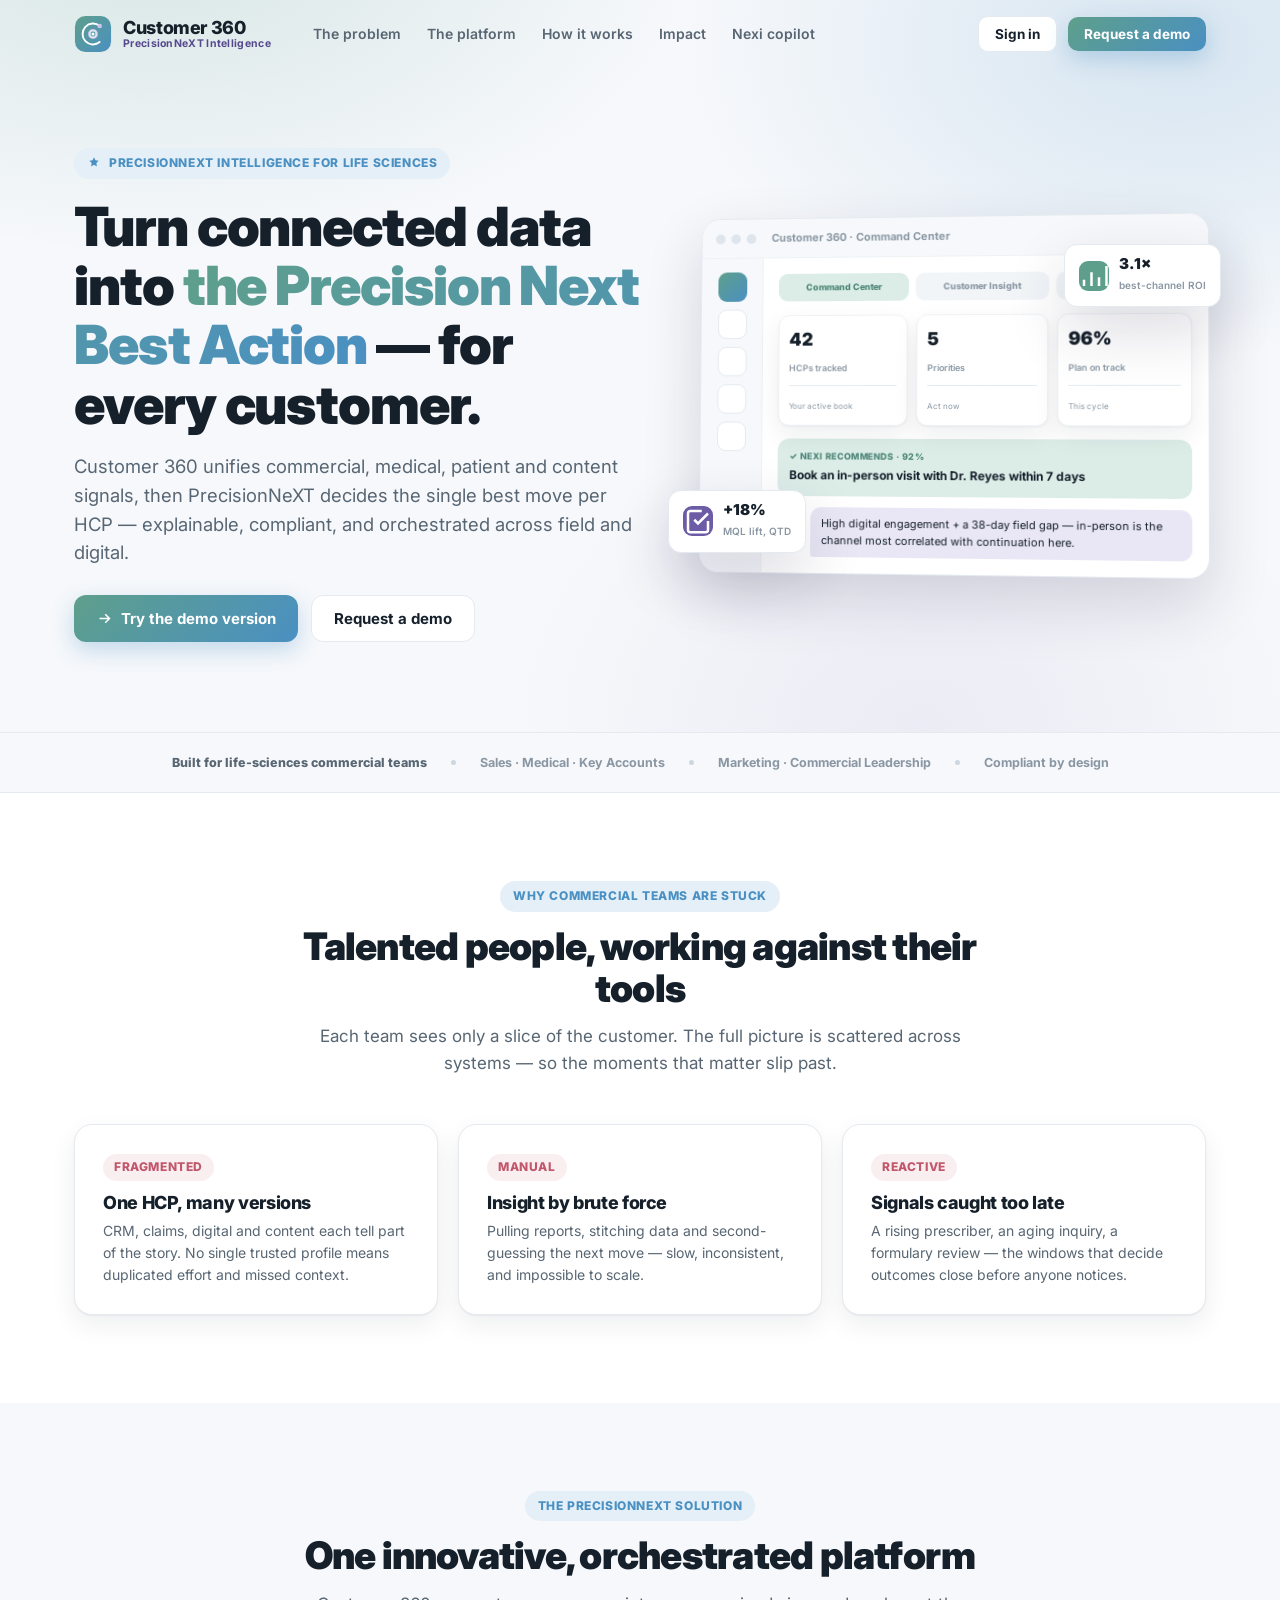
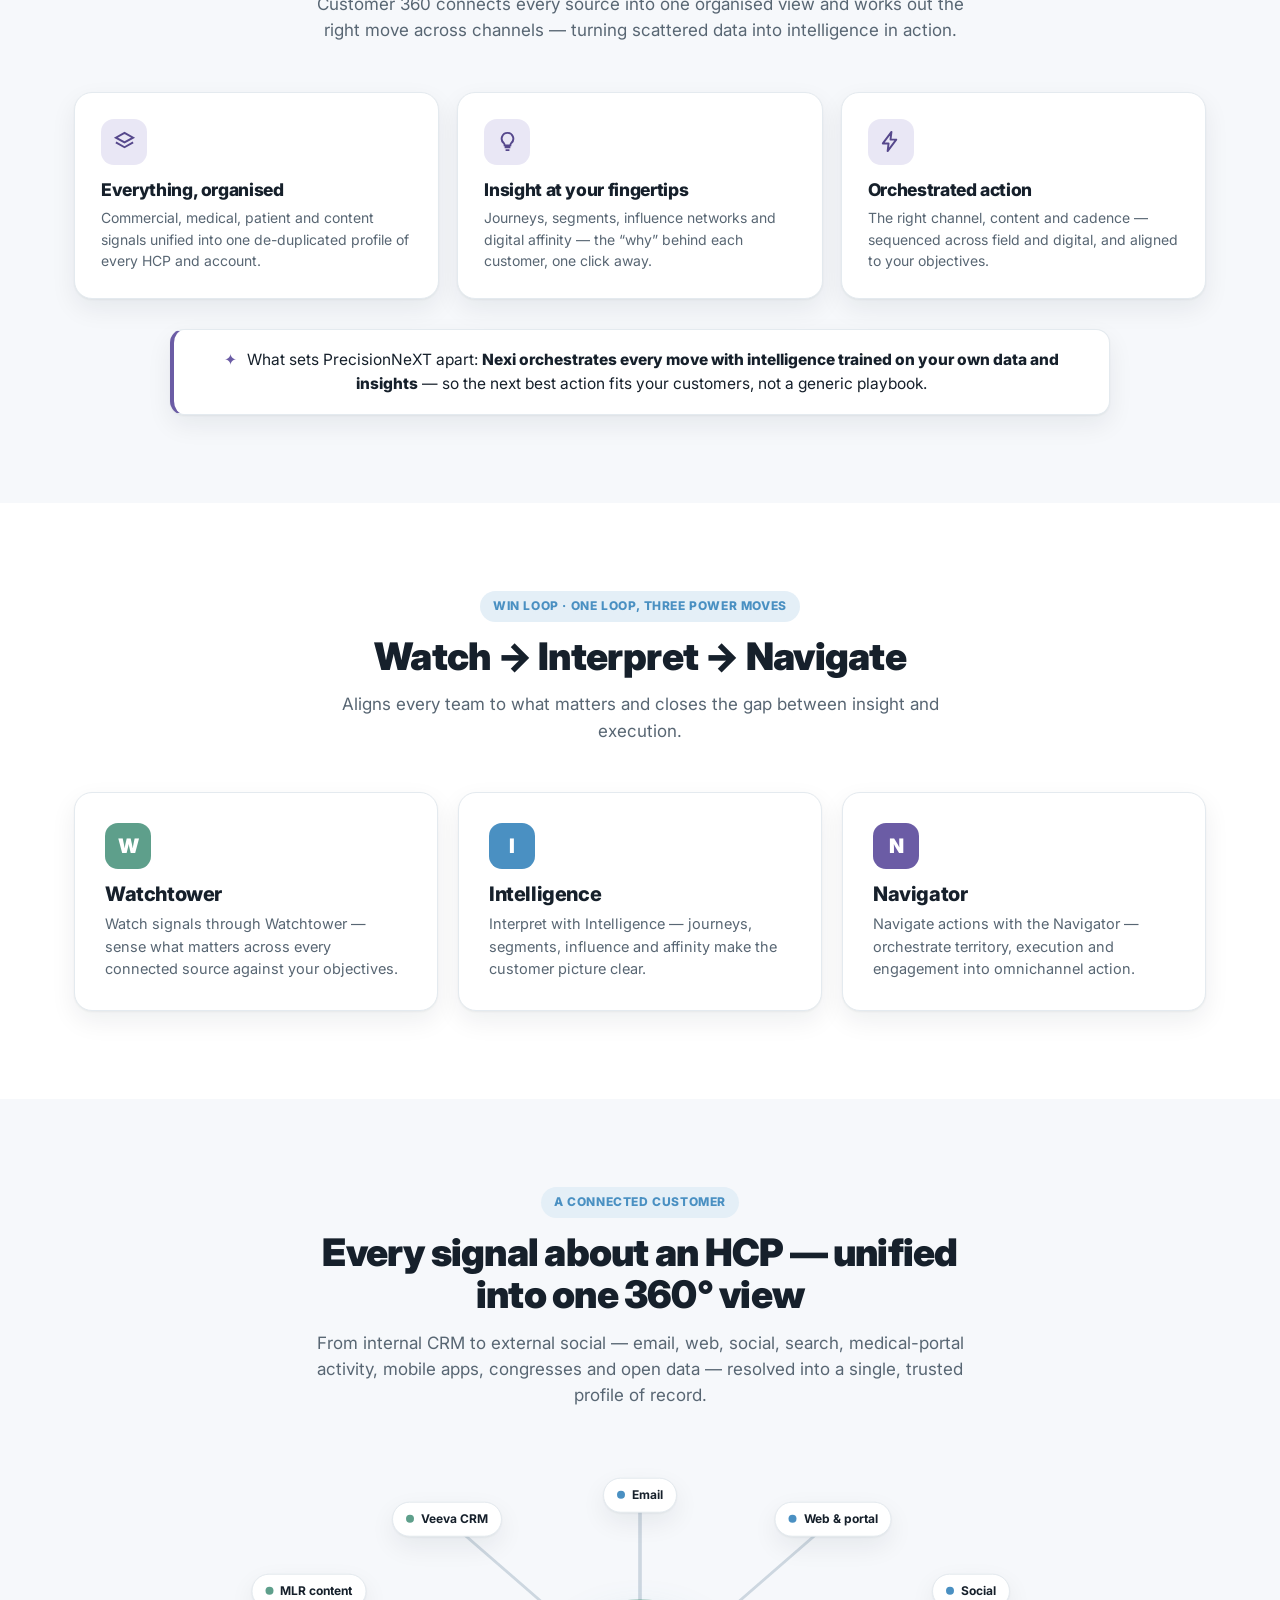
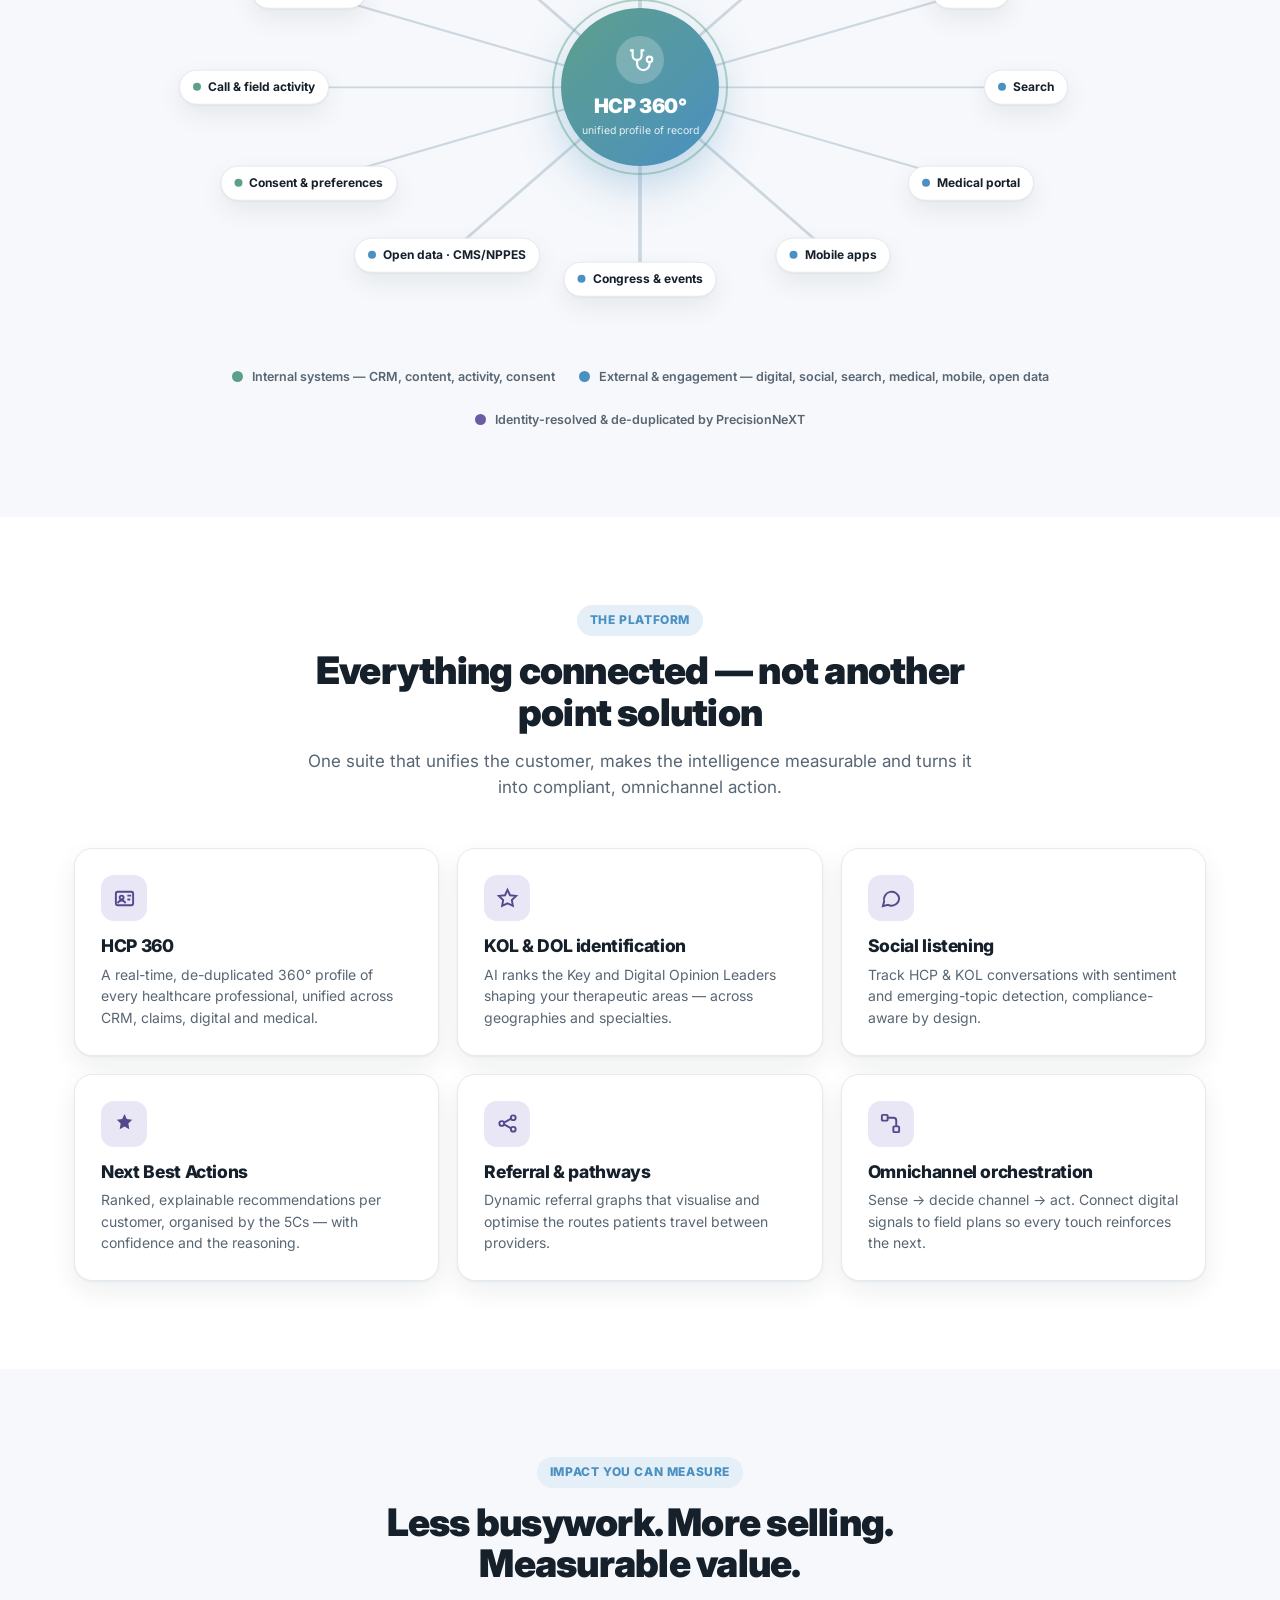
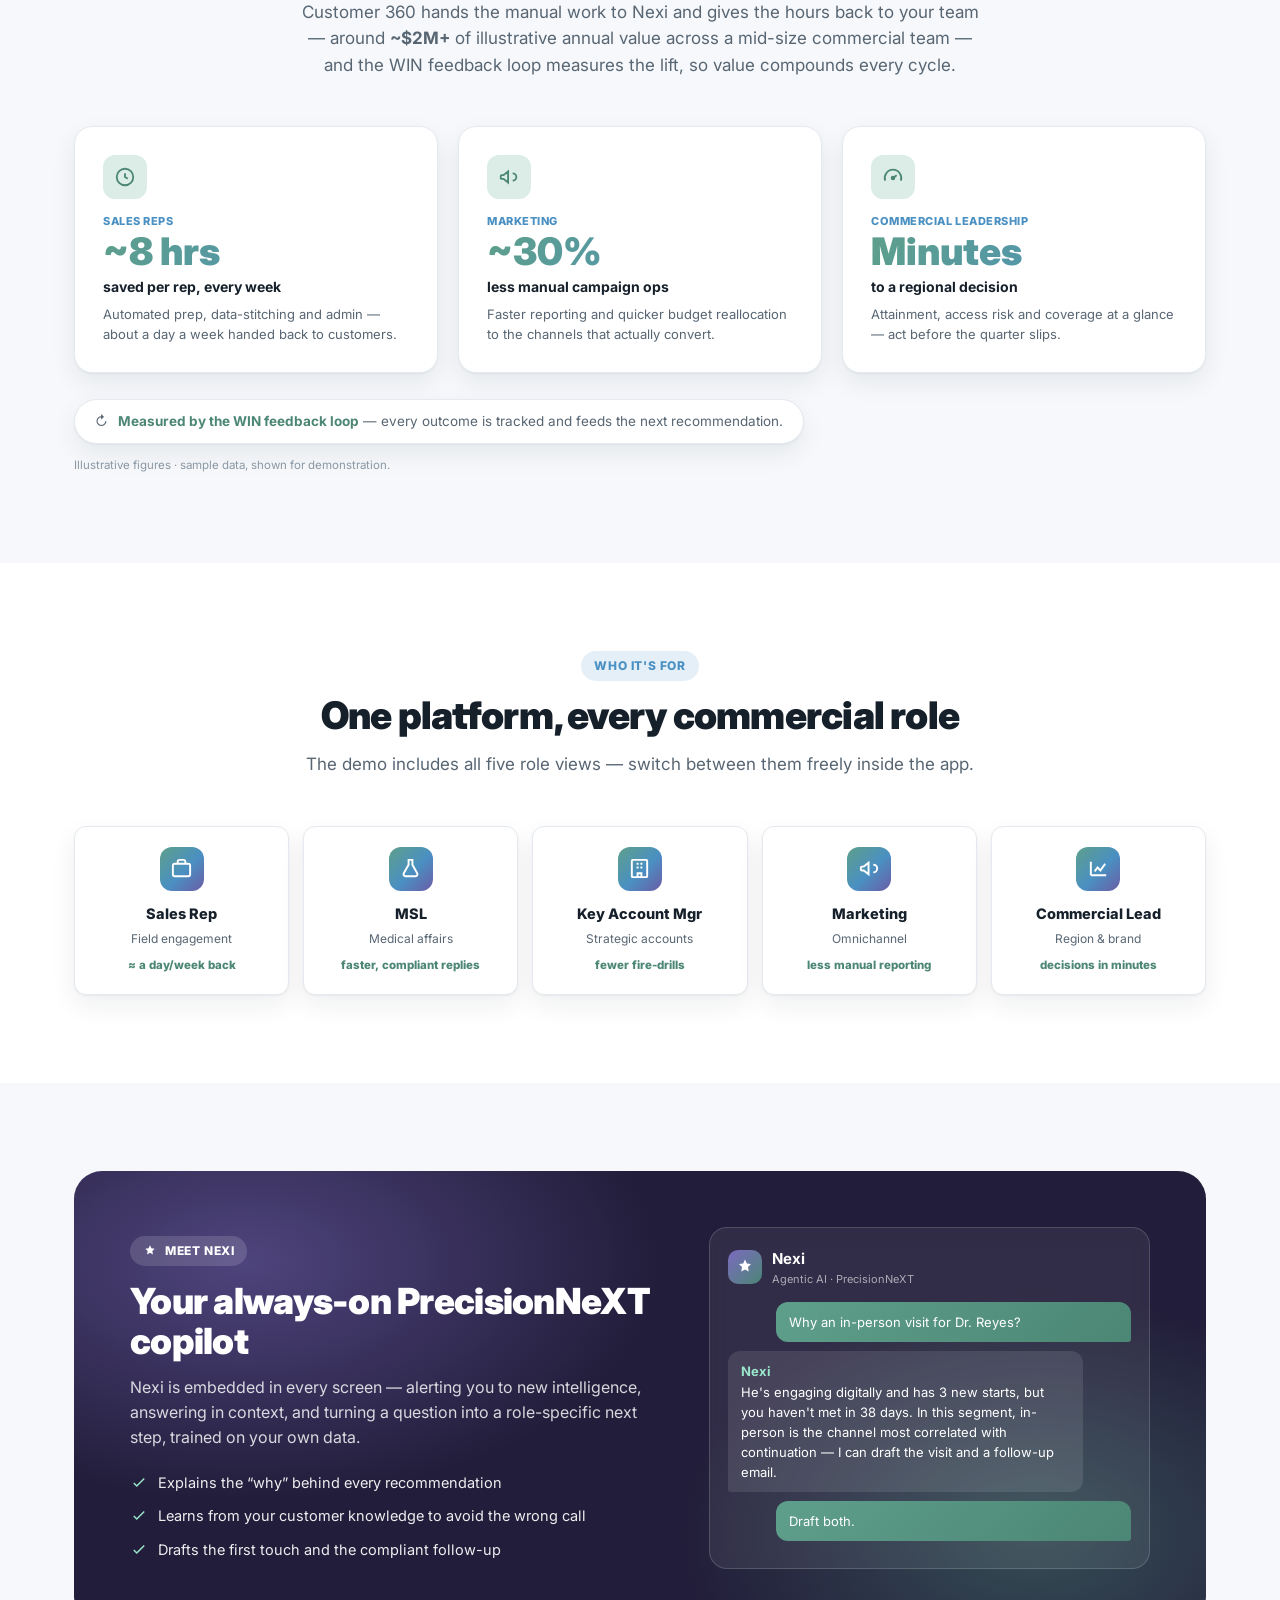
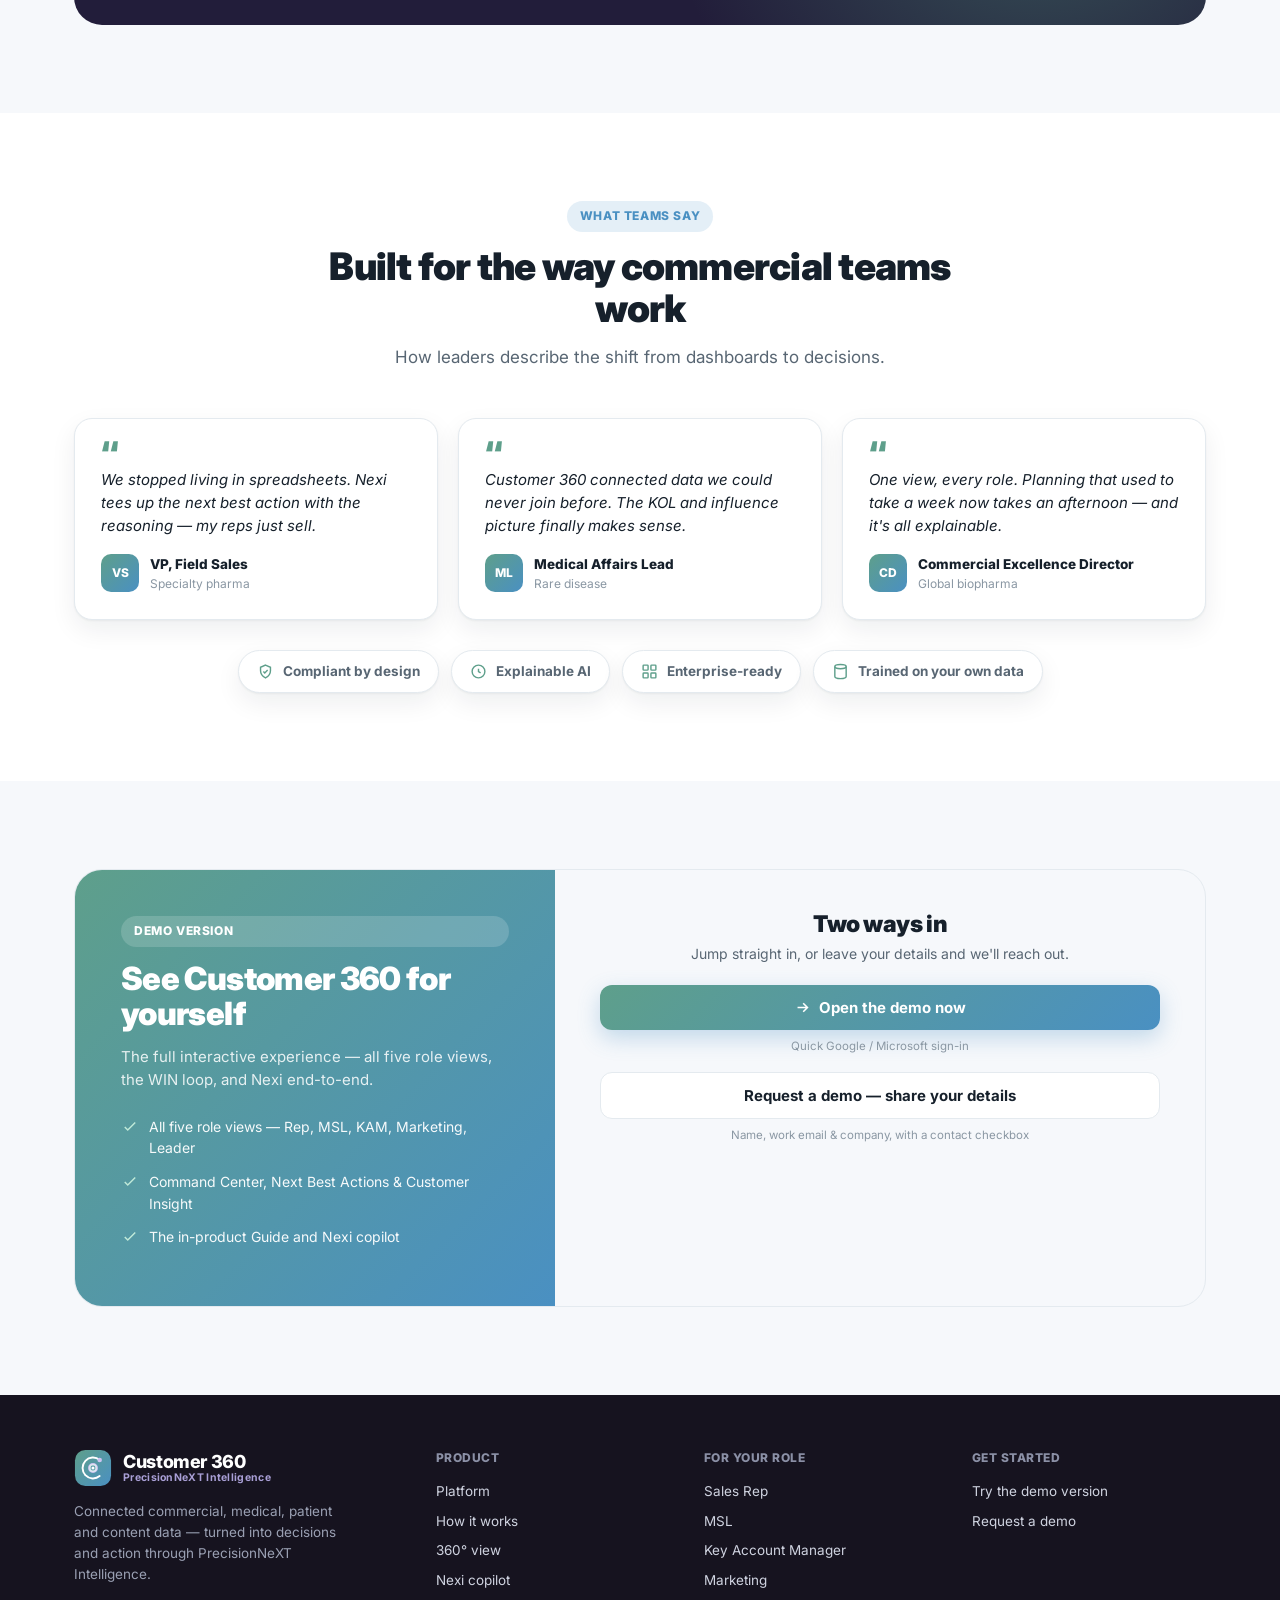
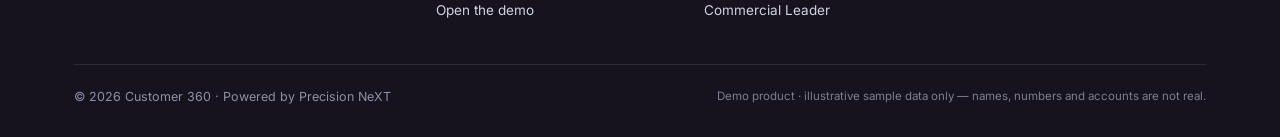
==== commit 454d5e1d: "Update index.html" ====
--- a/index.html
+++ b/index.html
@@ -4,7 +4,7 @@
 <meta charset="UTF-8" />
 <meta name="viewport" content="width=device-width, initial-scale=1.0" />
 <title>C360 — Customer 360 by PrecisionNeXT Intelligence | Pharma Customer Intelligence</title>
-<meta name="description" content="C360 (Customer 360) by PrecisionNeXT turns connected commercial, medical, patient and content data into the next best action for every HCP — explainable, compliant, omnichannel. Try the free demo." />
+<meta name="description" content="C360 (Customer 360) by PrecisionNeXT turns connected commercial, medical, patient and content data into the next best action for every HCP — explainable, compliant, omnichannel. Try the demo version." />
 <meta name="keywords" content="C360, Customer 360, PrecisionNeXT, PrecisionNeXT Intelligence, pharma customer intelligence, HCP engagement, life sciences, next best action, omnichannel orchestration, KOL, MSL, commercial excellence" />
 <meta name="author" content="PrecisionNeXT" />
 <meta name="robots" content="index, follow" />
@@ -20,7 +20,7 @@
 <meta property="og:type" content="website" />
 <meta property="og:site_name" content="C360 · PrecisionNeXT" />
 <meta property="og:title" content="C360 — Customer 360 by PrecisionNeXT Intelligence" />
-<meta property="og:description" content="All your customer intelligence, orchestrated into the next best action — by PrecisionNeXT. Try the free demo." />
+<meta property="og:description" content="All your customer intelligence, orchestrated into the next best action — by PrecisionNeXT. Try the demo version." />
 <meta property="og:url" content="https://precisionnxt.github.io/c360/" />
 <meta property="og:image" content="https://precisionnxt.github.io/c360/og-image.png" />
 <meta property="og:image:width" content="1200" />
@@ -30,7 +30,7 @@
 <meta name="twitter:card" content="summary_large_image" />
 <meta name="twitter:image" content="https://precisionnxt.github.io/c360/og-image.png" />
 <meta name="twitter:title" content="C360 — Customer 360 by PrecisionNeXT Intelligence" />
-<meta name="twitter:description" content="All your customer intelligence, orchestrated into the next best action — by PrecisionNeXT. Try the free demo." />
+<meta name="twitter:description" content="All your customer intelligence, orchestrated into the next best action — by PrecisionNeXT. Try the demo version." />
 <link rel="preconnect" href="https://fonts.googleapis.com" />
 <link rel="preconnect" href="https://fonts.gstatic.com" crossorigin />
 <link href="https://fonts.googleapis.com/css2?family=Inter:wght@400;500;600;700;800;900&display=swap" rel="stylesheet" />
@@ -90,7 +90,7 @@
       <h1>Turn connected data into <span class="g">the Precision Next Best Action</span> — for every customer.</h1>
       <p class="lead">Customer 360 unifies commercial, medical, patient and content signals, then PrecisionNeXT decides the single best move per HCP — explainable, compliant, and orchestrated across field and digital.</p>
       <div class="hero-cta">
-        <button class="btn btn-primary" data-pnx-signin><svg viewBox="0 0 24 24" fill="none" stroke="currentColor" stroke-width="2.2"><path d="M5 12h14M13 6l6 6-6 6"/></svg> Try the free demo</button>
+        <button class="btn btn-primary" data-pnx-signin><svg viewBox="0 0 24 24" fill="none" stroke="currentColor" stroke-width="2.2"><path d="M5 12h14M13 6l6 6-6 6"/></svg> Try the demo version</button>
         <button class="btn btn-ghost" data-pnx-signin="request">Request a demo</button>
       </div>
     </div>
@@ -294,7 +294,7 @@
   <div class="wrap">
     <div class="demo reveal">
       <div class="demo-l">
-        <span class="eyebrow" style="background:rgba(255,255,255,.16);color:#fff">Free demo</span>
+        <span class="eyebrow" style="background:rgba(255,255,255,.16);color:#fff">demo version</span>
         <h2>See Customer 360 for yourself</h2>
         <p>The full interactive experience — all five role views, the WIN loop, and Nexi end-to-end.</p>
         <div class="pt"><svg viewBox="0 0 24 24" fill="none" stroke="currentColor" stroke-width="2"><path d="M5 12l4 4 10-10"/></svg> All five role views — Rep, MSL, KAM, Marketing, Leader</div>
@@ -325,7 +325,7 @@
       </div>
       <div class="foot-col"><h5>Product</h5><a href="#solution">Platform</a><a href="#win">How it works</a><a href="#customer360">360° view</a><a href="#nexi">Nexi copilot</a><a data-pnx-signin style="cursor:pointer">Open the demo</a></div>
       <div class="foot-col"><h5>For your role</h5><a href="#roles">Sales Rep</a><a href="#roles">MSL</a><a href="#roles">Key Account Manager</a><a href="#roles">Marketing</a><a href="#roles">Commercial Leader</a></div>
-      <div class="foot-col"><h5>Get started</h5><a data-pnx-signin style="cursor:pointer">Try the free demo</a><a data-pnx-signin="request" style="cursor:pointer">Request a demo</a></div>
+      <div class="foot-col"><h5>Get started</h5><a data-pnx-signin style="cursor:pointer">Try the demo version</a><a data-pnx-signin="request" style="cursor:pointer">Request a demo</a></div>
     </div>
     <div class="foot-bot">
       <span>© 2026 Customer 360 · Powered by Precision NeXT</span>
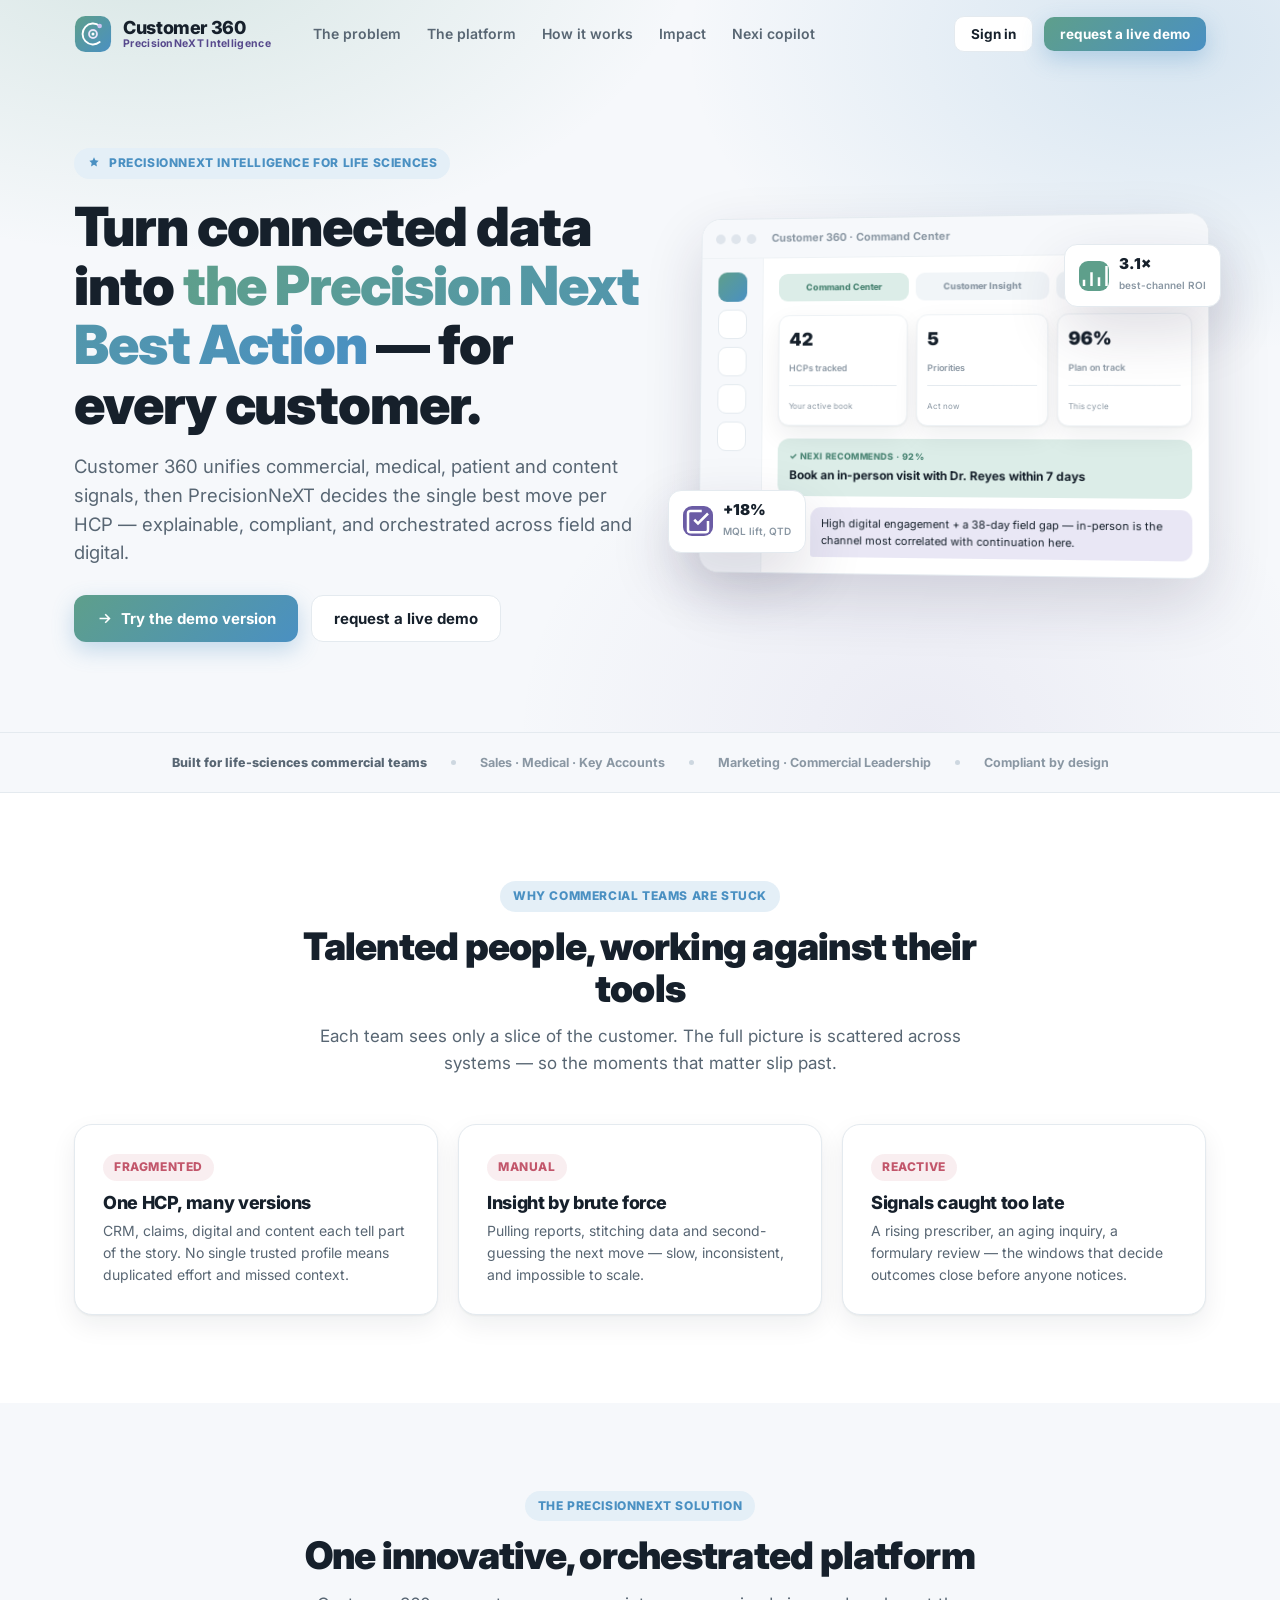
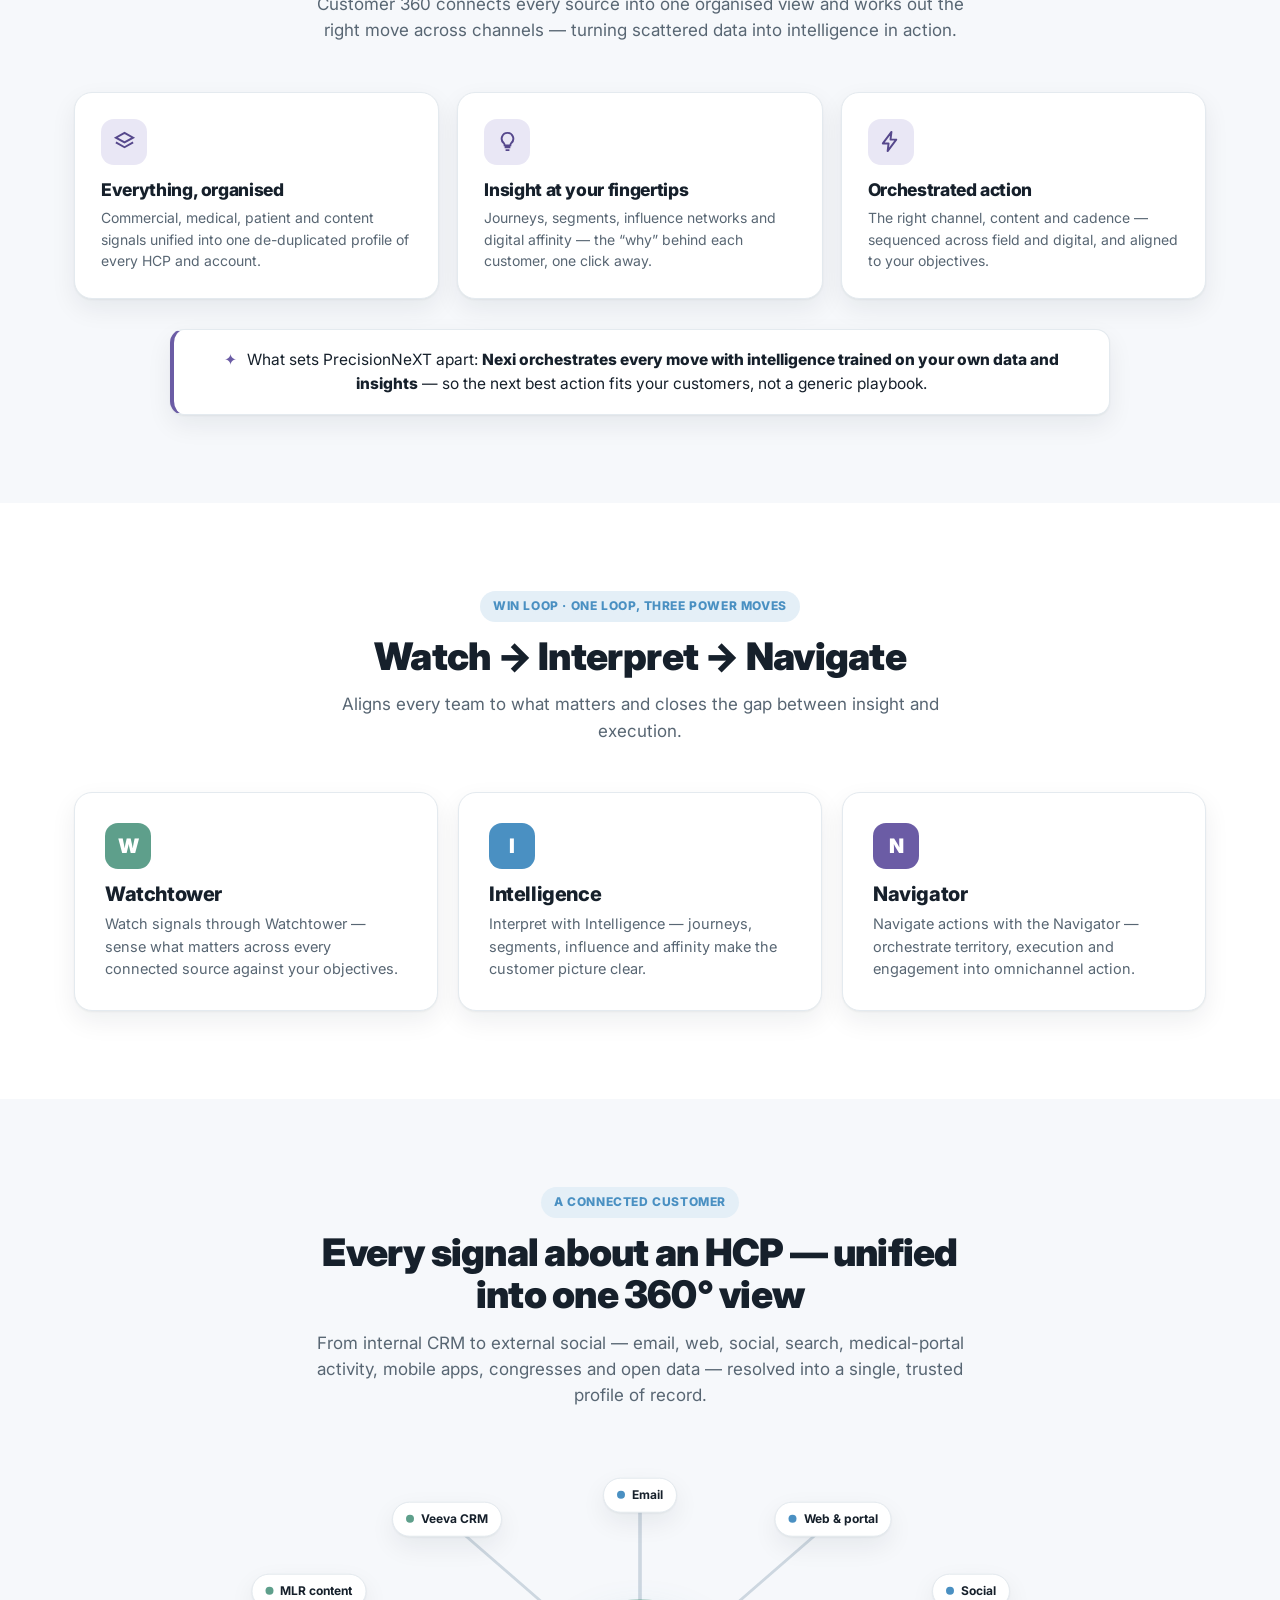
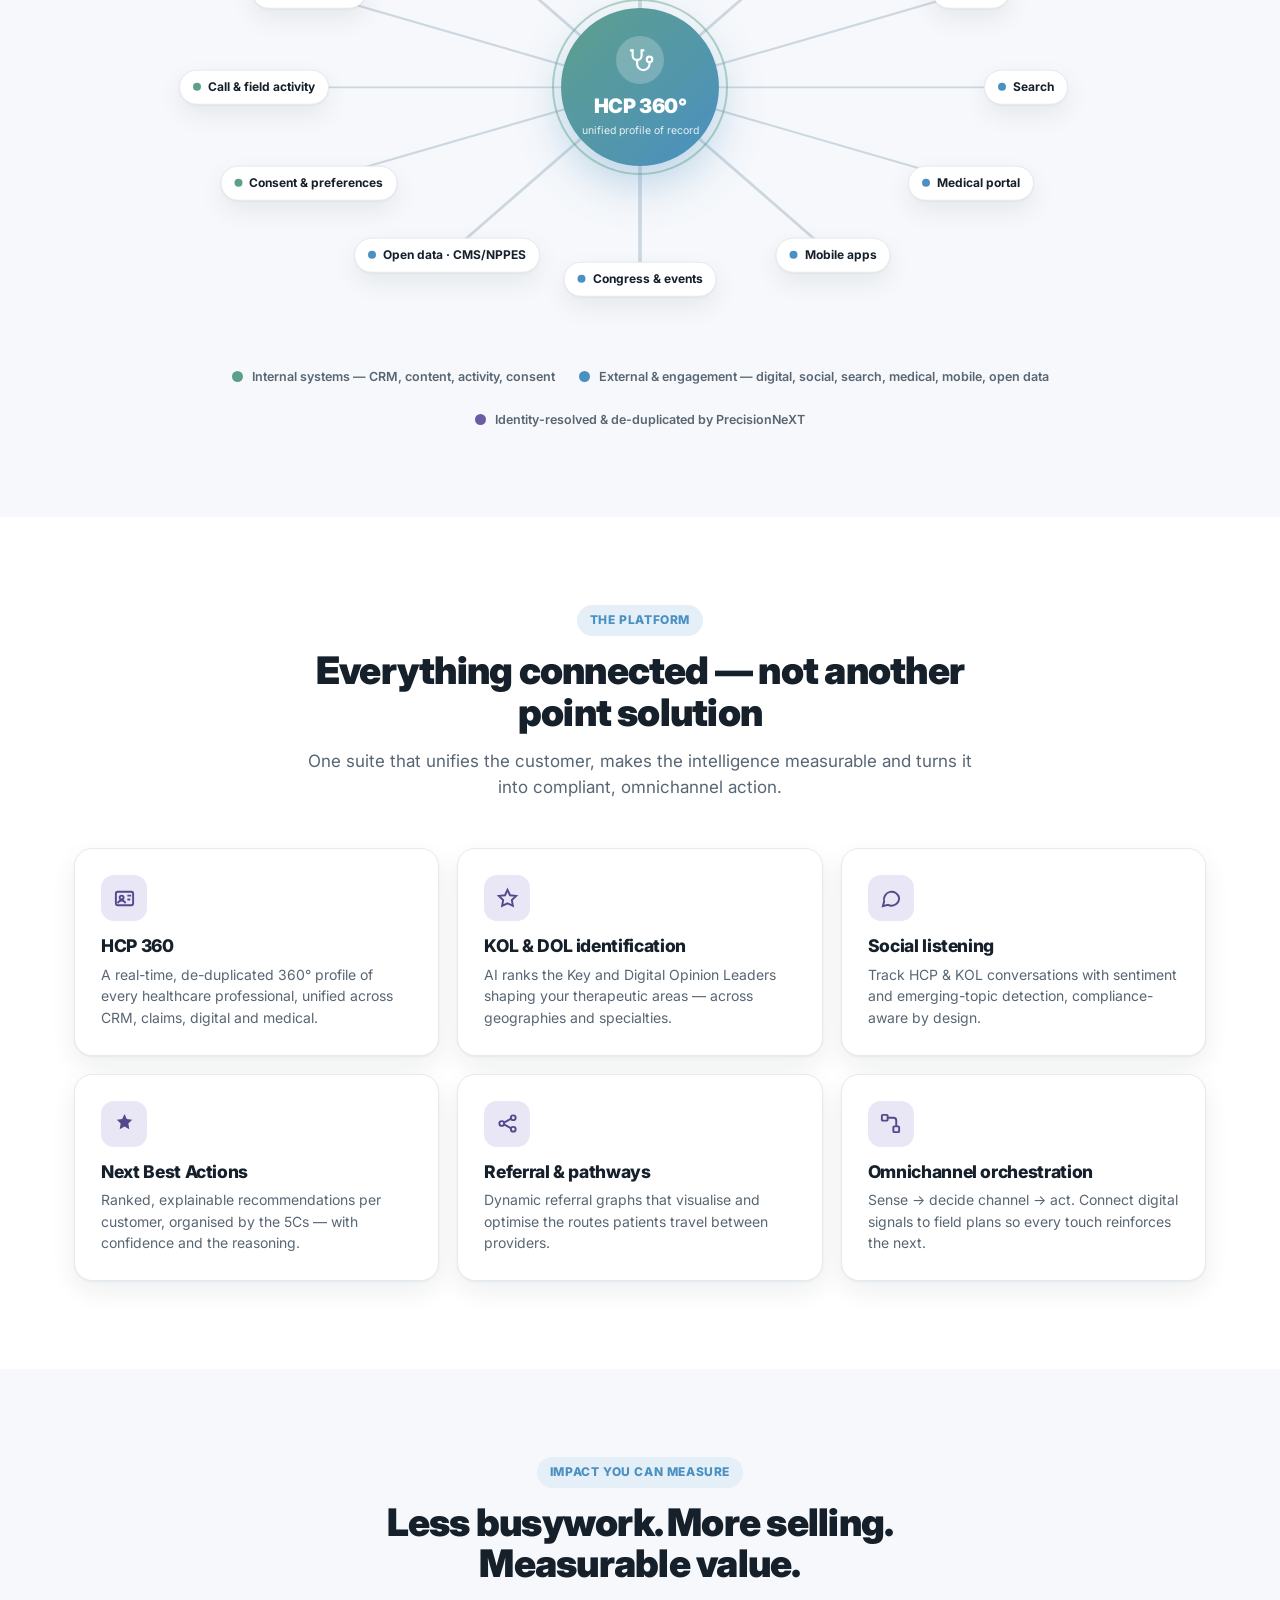
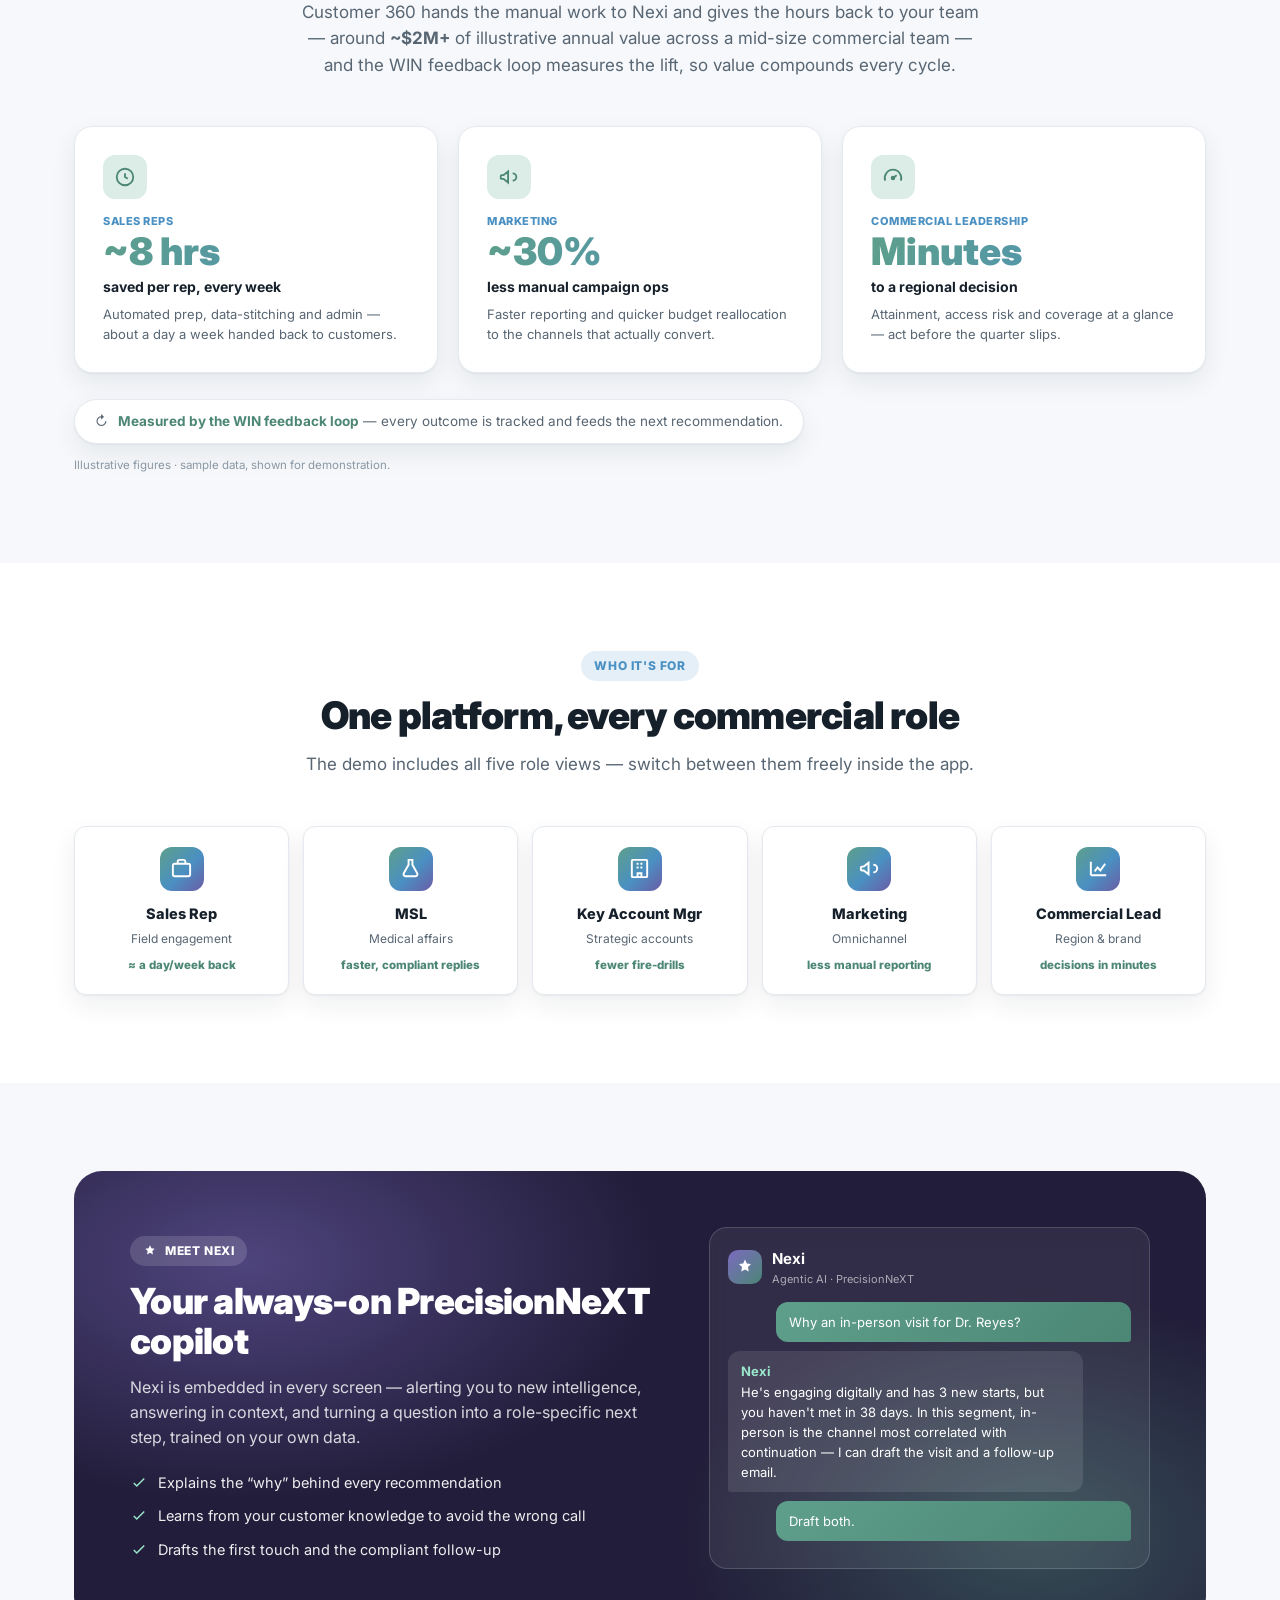
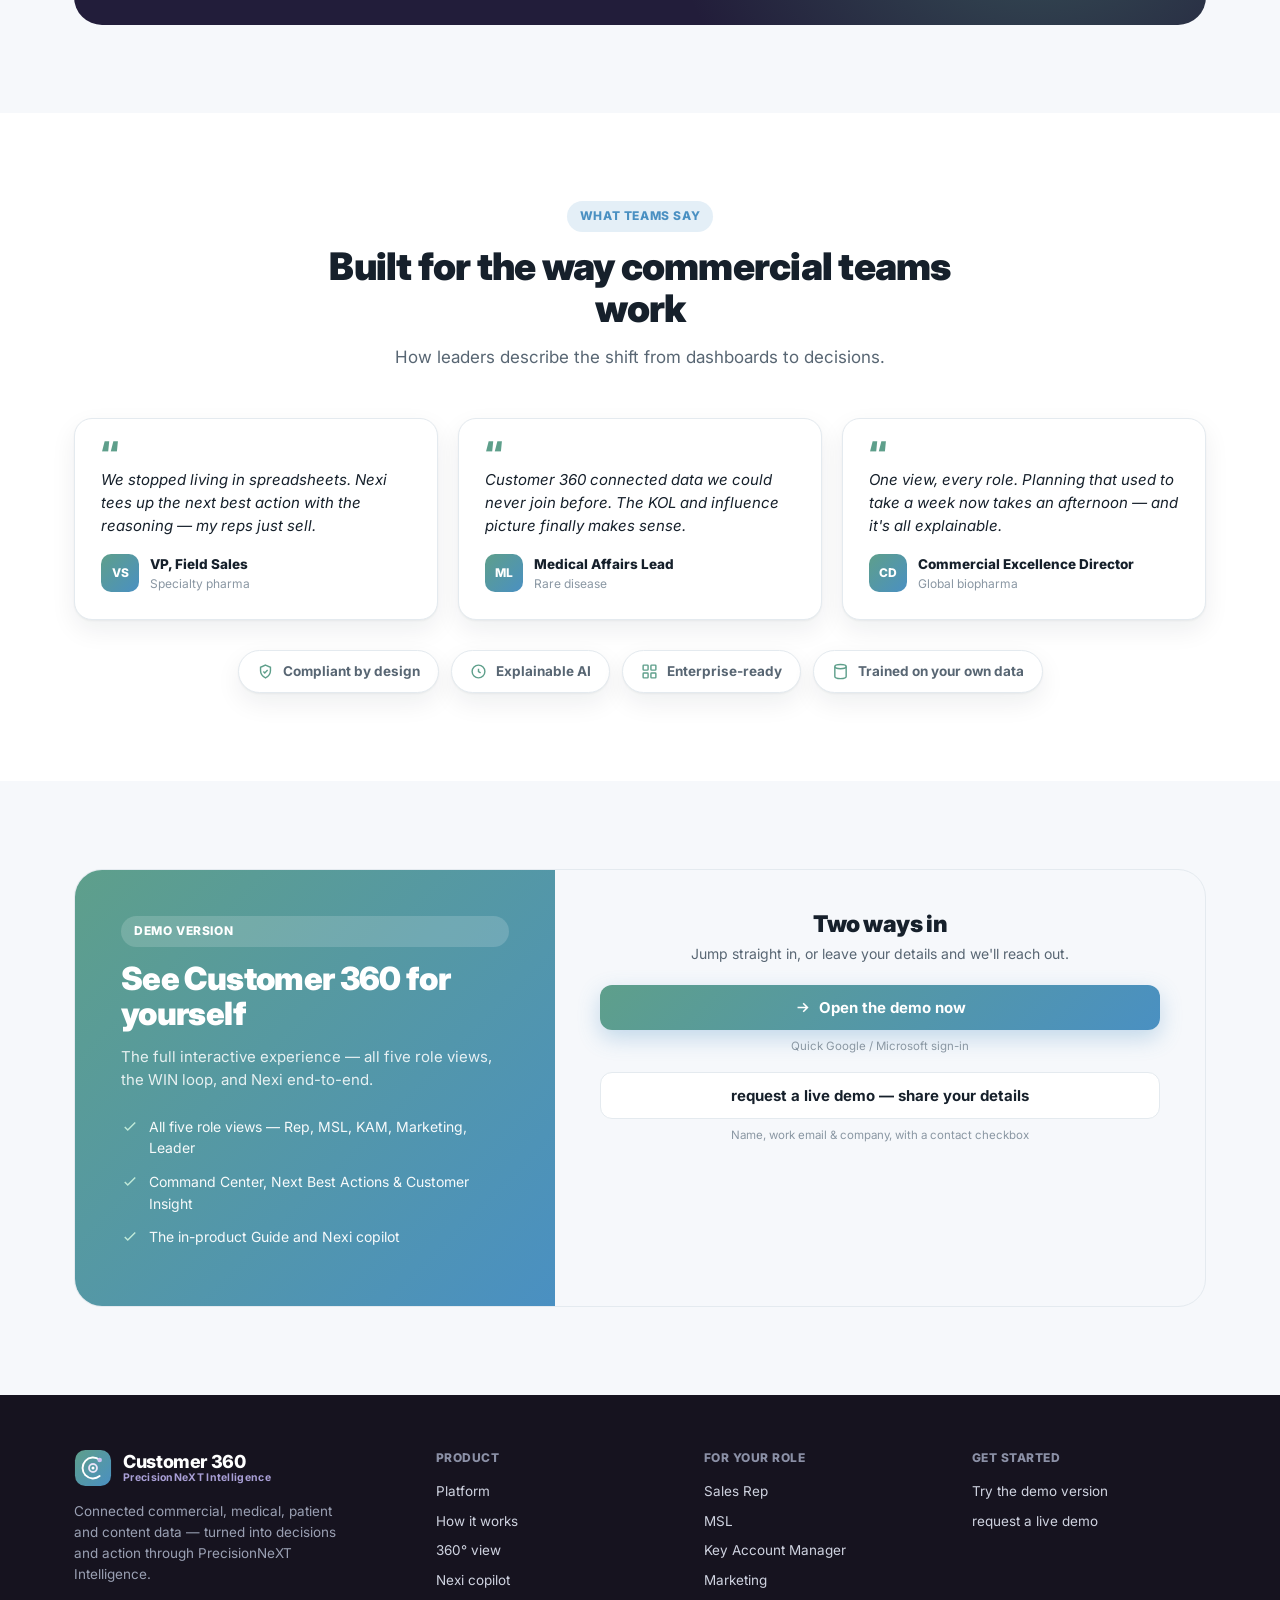
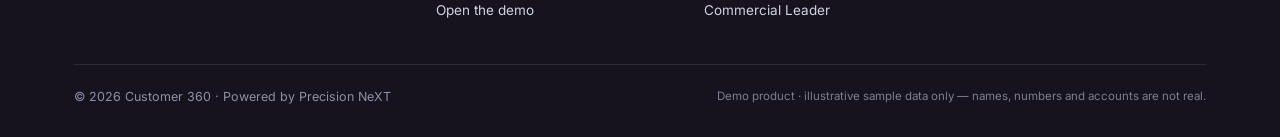
==== commit 86e60258: "Update index.html" ====
--- a/index.html
+++ b/index.html
@@ -76,7 +76,7 @@
     </div>
     <div class="nav-cta">
       <button class="btn btn-ghost" data-pnx-signin>Sign in</button>
-      <button class="btn btn-primary" data-pnx-signin="request">Request a demo</button>
+      <button class="btn btn-primary" data-pnx-signin="request">request a live demo</button>
     </div>
     <button class="nav-burger" id="burger" aria-label="Menu"><span></span><span></span><span></span></button>
   </div>
@@ -91,7 +91,7 @@
       <p class="lead">Customer 360 unifies commercial, medical, patient and content signals, then PrecisionNeXT decides the single best move per HCP — explainable, compliant, and orchestrated across field and digital.</p>
       <div class="hero-cta">
         <button class="btn btn-primary" data-pnx-signin><svg viewBox="0 0 24 24" fill="none" stroke="currentColor" stroke-width="2.2"><path d="M5 12h14M13 6l6 6-6 6"/></svg> Try the demo version</button>
-        <button class="btn btn-ghost" data-pnx-signin="request">Request a demo</button>
+        <button class="btn btn-ghost" data-pnx-signin="request">request a live demo</button>
       </div>
     </div>
     <div style="position:relative">
@@ -307,7 +307,7 @@
           <p style="font-size:14px;color:var(--ink-soft);margin-bottom:20px">Jump straight in, or leave your details and we'll reach out.</p>
           <button class="btn btn-primary" data-pnx-signin style="width:100%;justify-content:center"><svg viewBox="0 0 24 24" fill="none" stroke="currentColor" stroke-width="2.2"><path d="M5 12h14M13 6l6 6-6 6"/></svg> Open the demo now</button>
           <p style="font-size:11.5px;color:var(--ink-faint);margin:8px 0 16px;text-align:center">Quick Google / Microsoft sign-in</p>
-          <button class="btn btn-ghost" data-pnx-signin="request" style="width:100%;justify-content:center">Request a demo — share your details</button>
+          <button class="btn btn-ghost" data-pnx-signin="request" style="width:100%;justify-content:center">request a live demo — share your details</button>
           <p style="font-size:11.5px;color:var(--ink-faint);margin-top:8px;text-align:center">Name, work email &amp; company, with a contact checkbox</p>
         </div>
       </div>
@@ -325,7 +325,7 @@
       </div>
       <div class="foot-col"><h5>Product</h5><a href="#solution">Platform</a><a href="#win">How it works</a><a href="#customer360">360° view</a><a href="#nexi">Nexi copilot</a><a data-pnx-signin style="cursor:pointer">Open the demo</a></div>
       <div class="foot-col"><h5>For your role</h5><a href="#roles">Sales Rep</a><a href="#roles">MSL</a><a href="#roles">Key Account Manager</a><a href="#roles">Marketing</a><a href="#roles">Commercial Leader</a></div>
-      <div class="foot-col"><h5>Get started</h5><a data-pnx-signin style="cursor:pointer">Try the demo version</a><a data-pnx-signin="request" style="cursor:pointer">Request a demo</a></div>
+      <div class="foot-col"><h5>Get started</h5><a data-pnx-signin style="cursor:pointer">Try the demo version</a><a data-pnx-signin="request" style="cursor:pointer">request a live demo</a></div>
     </div>
     <div class="foot-bot">
       <span>© 2026 Customer 360 · Powered by Precision NeXT</span>
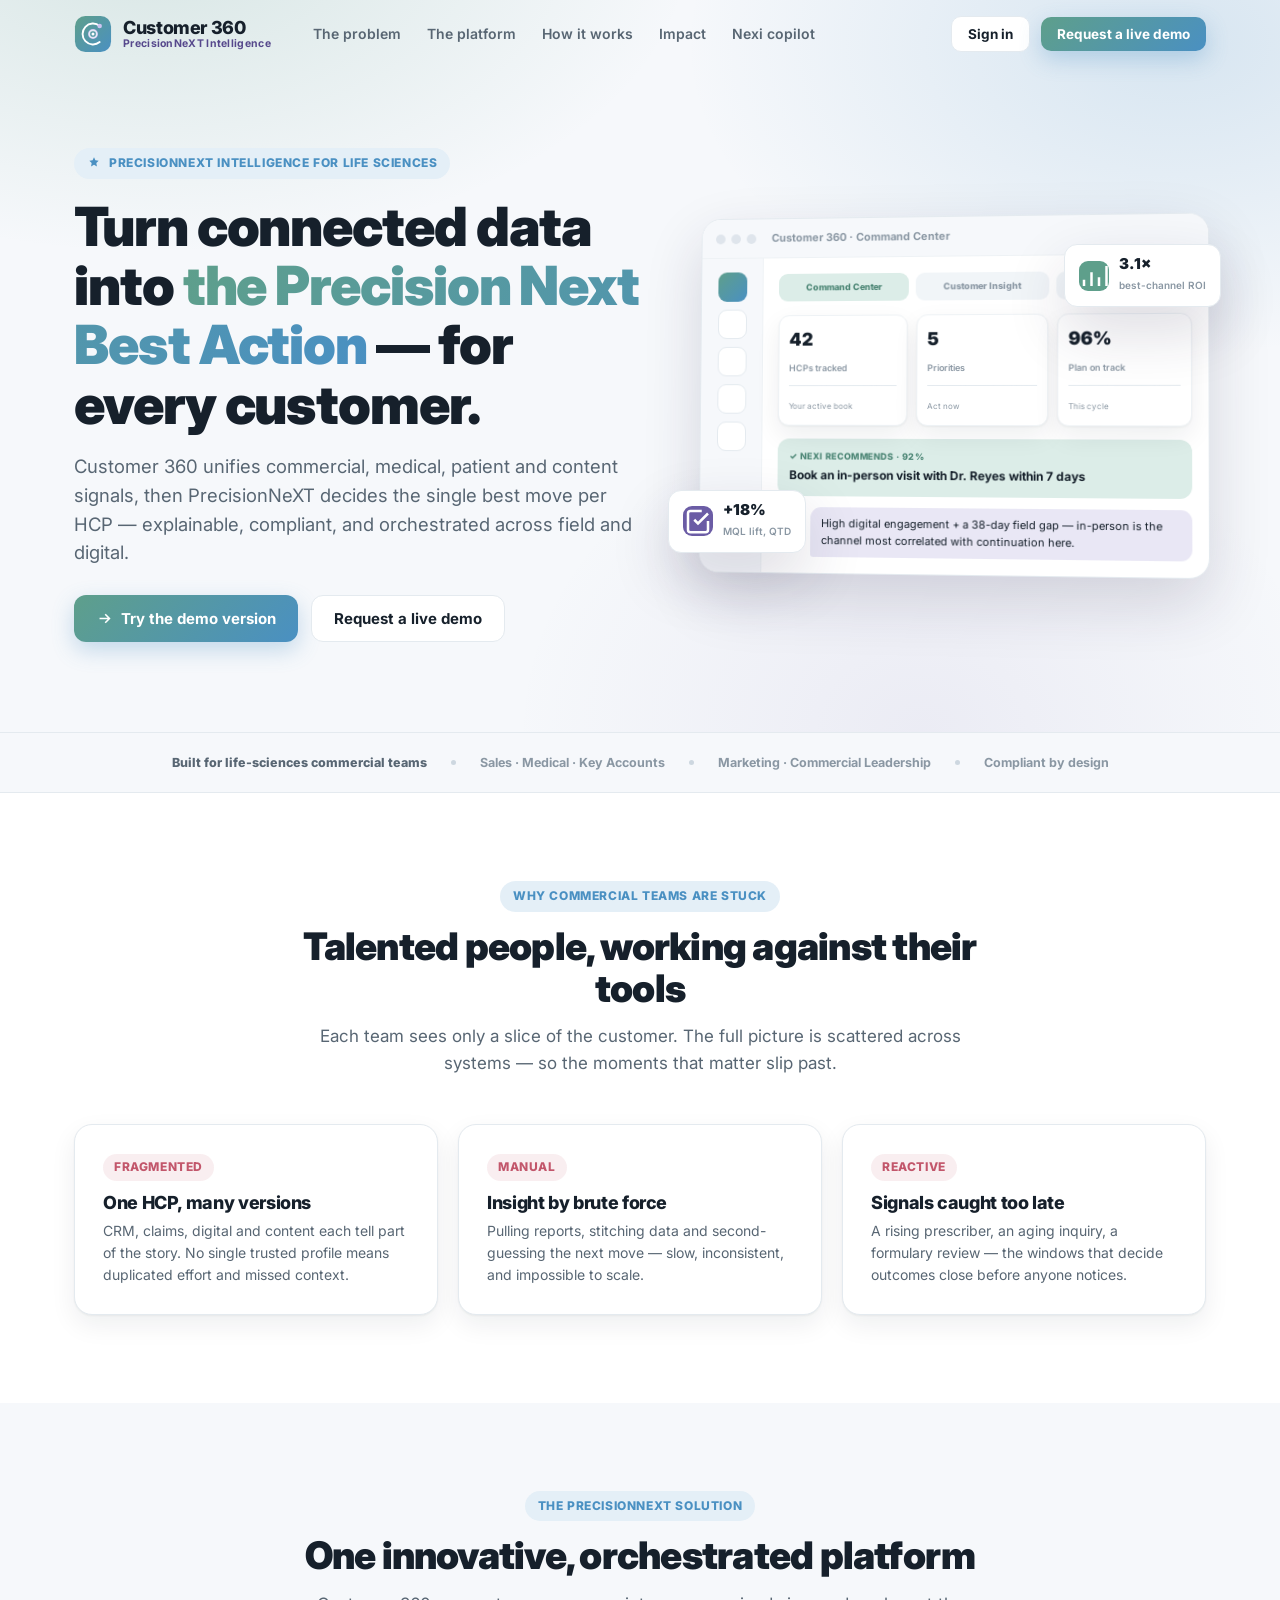
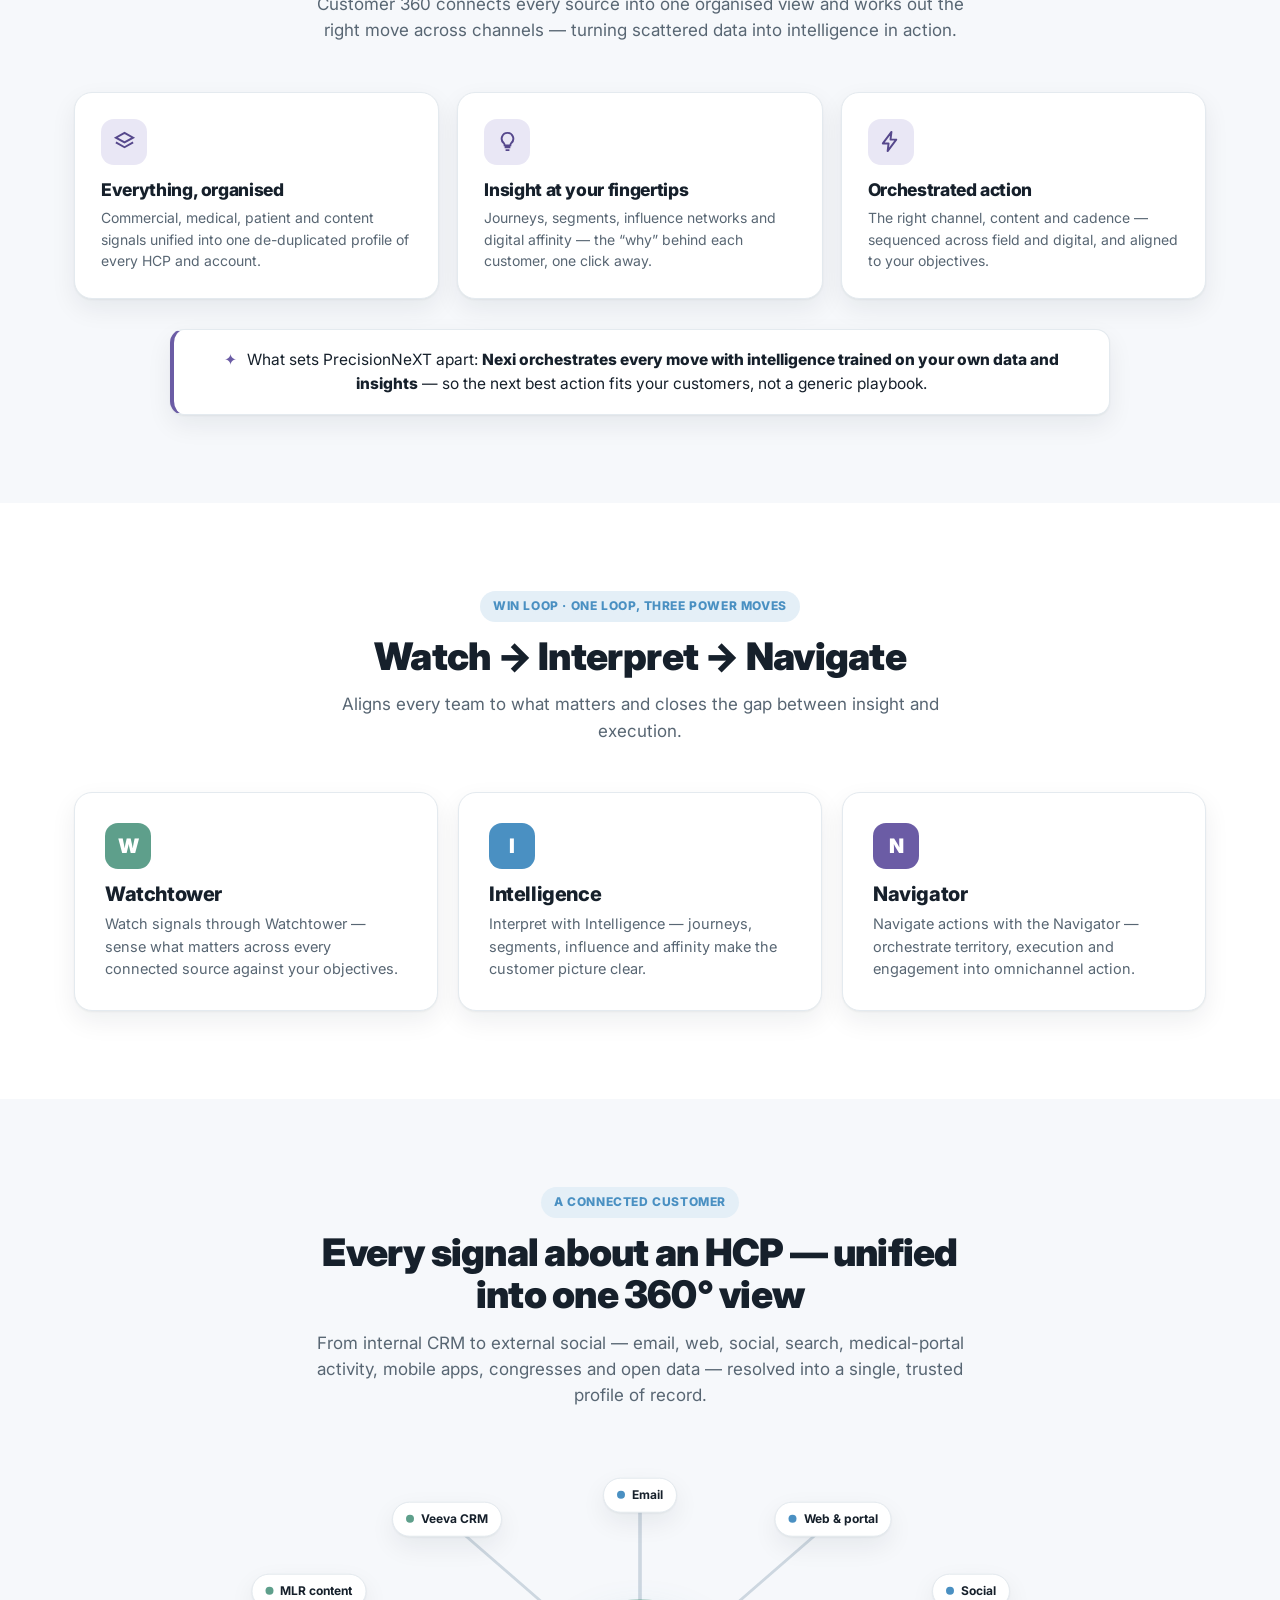
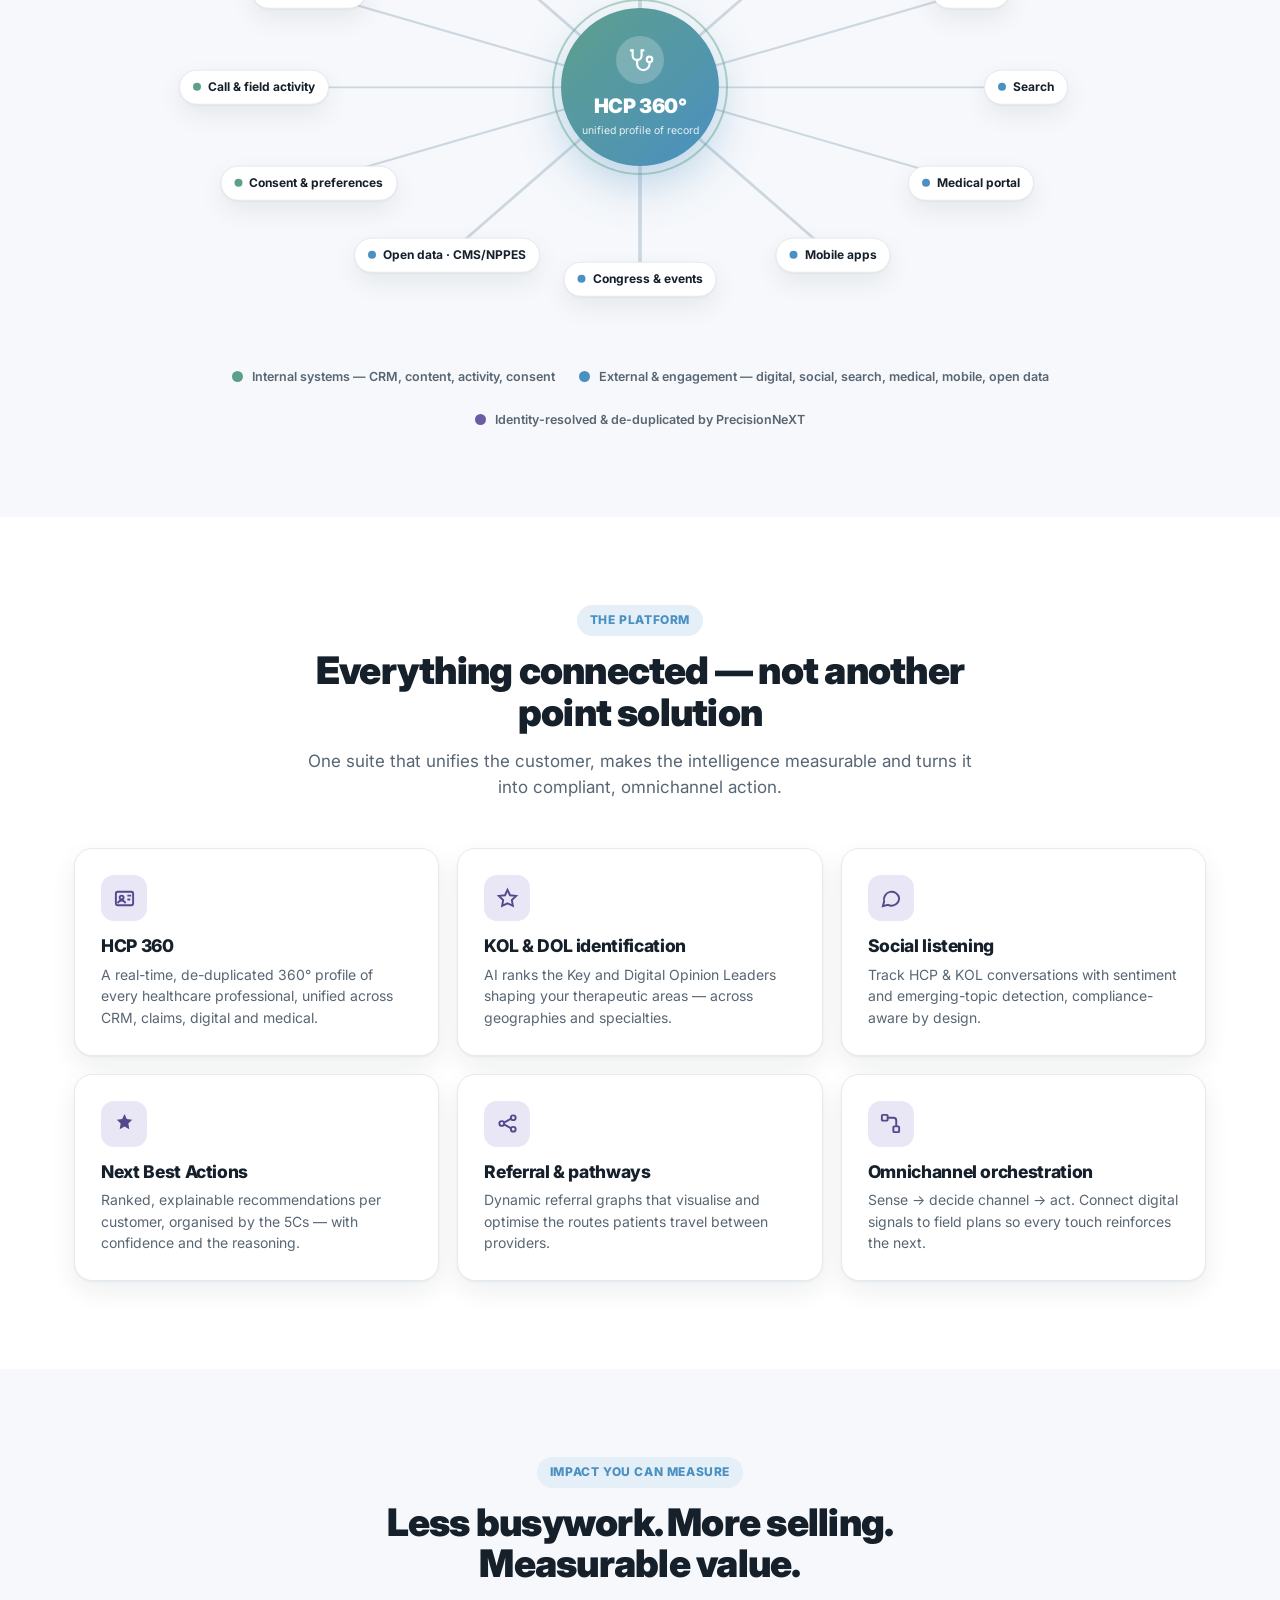
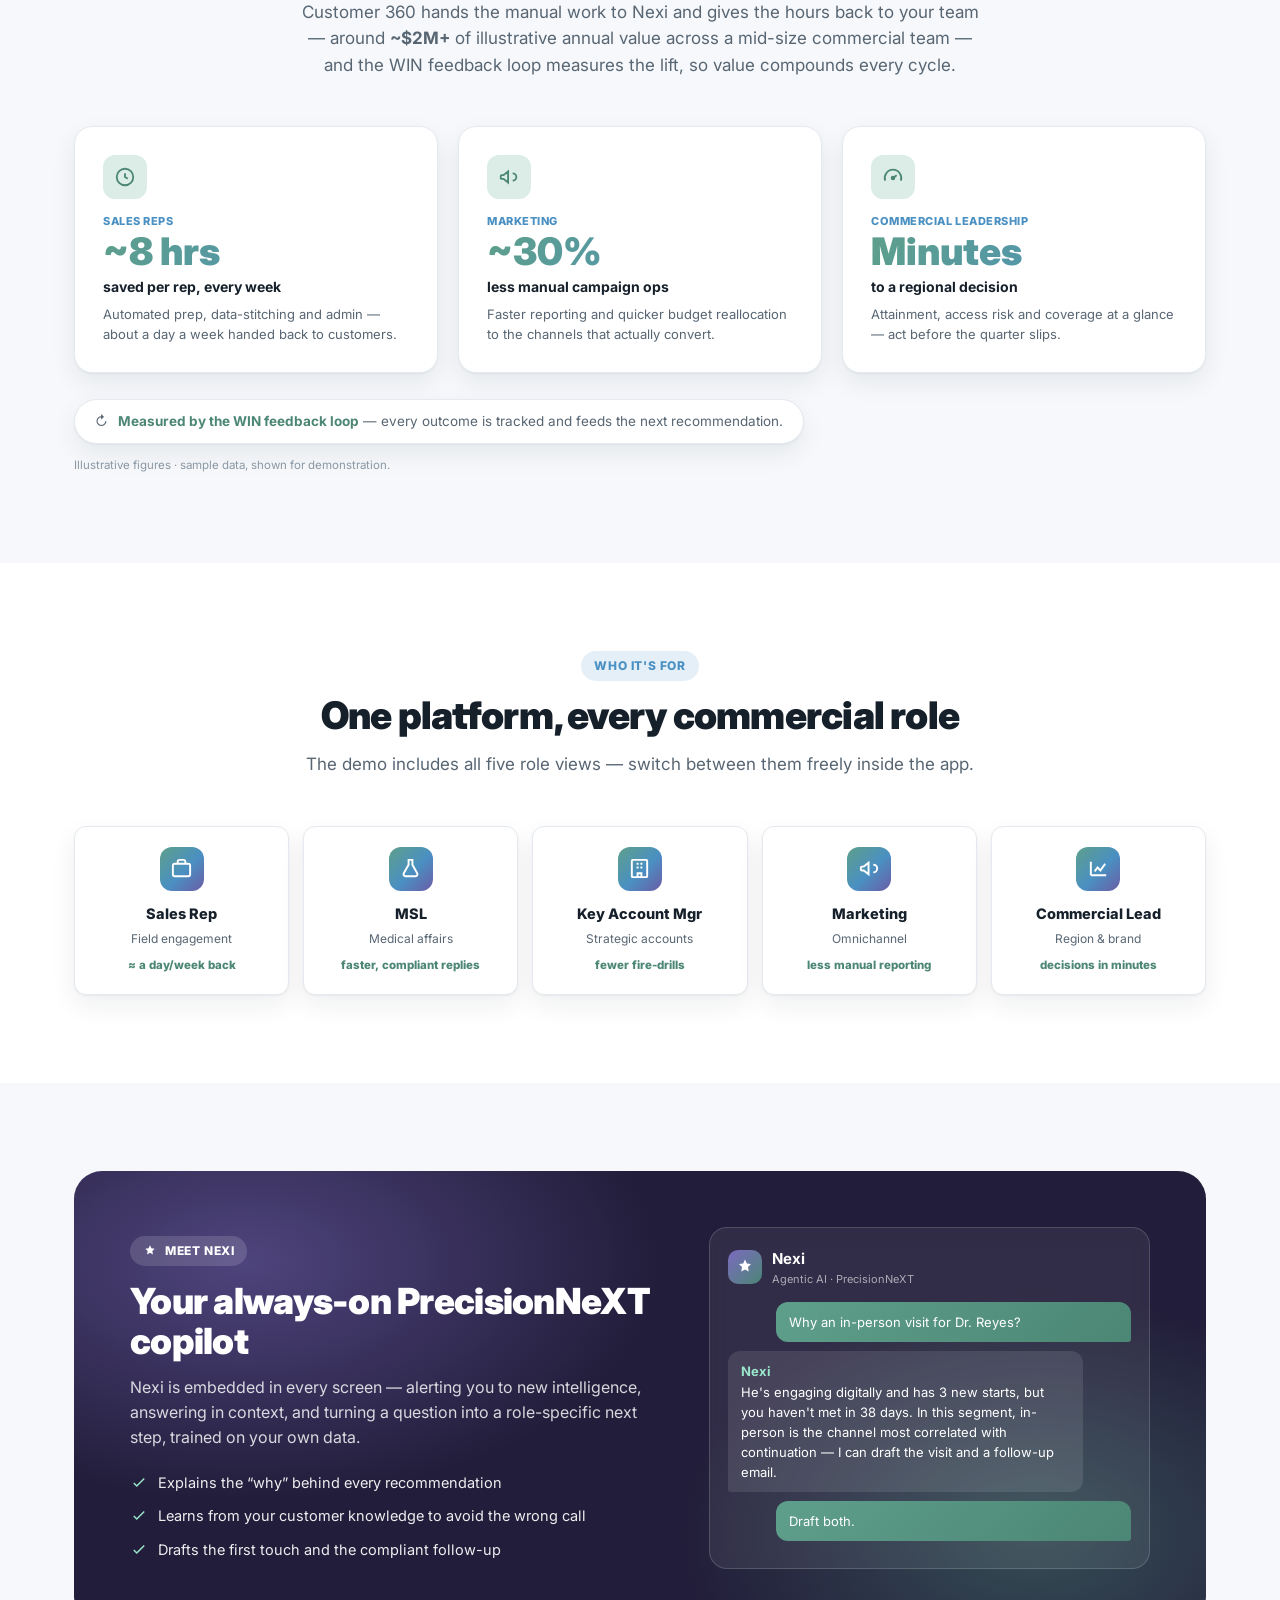
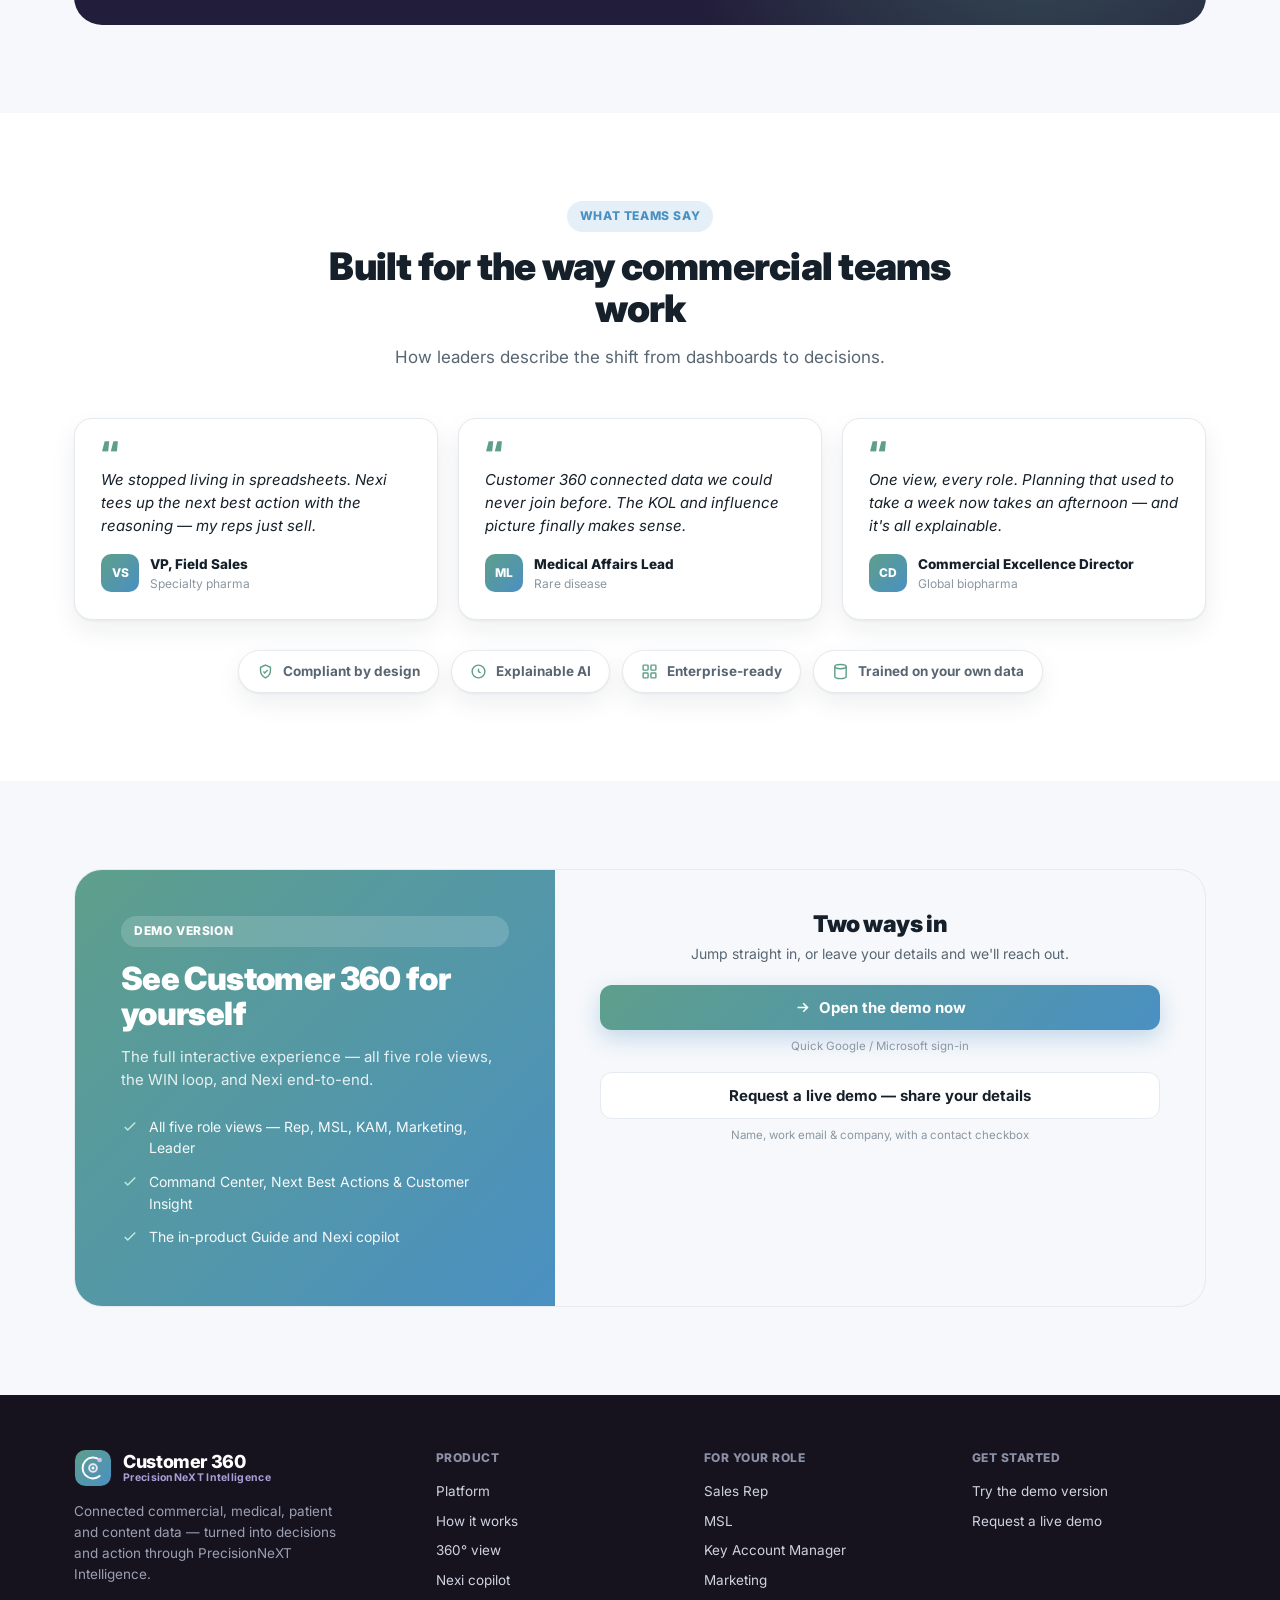
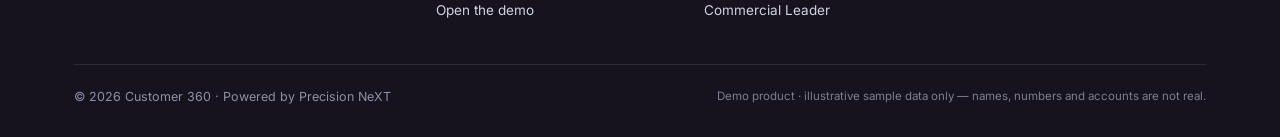
==== commit 43d5e798: "Update index.html" ====
--- a/index.html
+++ b/index.html
@@ -76,7 +76,7 @@
     </div>
     <div class="nav-cta">
       <button class="btn btn-ghost" data-pnx-signin>Sign in</button>
-      <button class="btn btn-primary" data-pnx-signin="request">request a live demo</button>
+      <button class="btn btn-primary" data-pnx-signin="request">Request a live demo</button>
     </div>
     <button class="nav-burger" id="burger" aria-label="Menu"><span></span><span></span><span></span></button>
   </div>
@@ -91,7 +91,7 @@
       <p class="lead">Customer 360 unifies commercial, medical, patient and content signals, then PrecisionNeXT decides the single best move per HCP — explainable, compliant, and orchestrated across field and digital.</p>
       <div class="hero-cta">
         <button class="btn btn-primary" data-pnx-signin><svg viewBox="0 0 24 24" fill="none" stroke="currentColor" stroke-width="2.2"><path d="M5 12h14M13 6l6 6-6 6"/></svg> Try the demo version</button>
-        <button class="btn btn-ghost" data-pnx-signin="request">request a live demo</button>
+        <button class="btn btn-ghost" data-pnx-signin="request">Request a live demo</button>
       </div>
     </div>
     <div style="position:relative">
@@ -307,7 +307,7 @@
           <p style="font-size:14px;color:var(--ink-soft);margin-bottom:20px">Jump straight in, or leave your details and we'll reach out.</p>
           <button class="btn btn-primary" data-pnx-signin style="width:100%;justify-content:center"><svg viewBox="0 0 24 24" fill="none" stroke="currentColor" stroke-width="2.2"><path d="M5 12h14M13 6l6 6-6 6"/></svg> Open the demo now</button>
           <p style="font-size:11.5px;color:var(--ink-faint);margin:8px 0 16px;text-align:center">Quick Google / Microsoft sign-in</p>
-          <button class="btn btn-ghost" data-pnx-signin="request" style="width:100%;justify-content:center">request a live demo — share your details</button>
+          <button class="btn btn-ghost" data-pnx-signin="request" style="width:100%;justify-content:center">Request a live demo — share your details</button>
           <p style="font-size:11.5px;color:var(--ink-faint);margin-top:8px;text-align:center">Name, work email &amp; company, with a contact checkbox</p>
         </div>
       </div>
@@ -325,7 +325,7 @@
       </div>
       <div class="foot-col"><h5>Product</h5><a href="#solution">Platform</a><a href="#win">How it works</a><a href="#customer360">360° view</a><a href="#nexi">Nexi copilot</a><a data-pnx-signin style="cursor:pointer">Open the demo</a></div>
       <div class="foot-col"><h5>For your role</h5><a href="#roles">Sales Rep</a><a href="#roles">MSL</a><a href="#roles">Key Account Manager</a><a href="#roles">Marketing</a><a href="#roles">Commercial Leader</a></div>
-      <div class="foot-col"><h5>Get started</h5><a data-pnx-signin style="cursor:pointer">Try the demo version</a><a data-pnx-signin="request" style="cursor:pointer">request a live demo</a></div>
+      <div class="foot-col"><h5>Get started</h5><a data-pnx-signin style="cursor:pointer">Try the demo version</a><a data-pnx-signin="request" style="cursor:pointer">Request a live demo</a></div>
     </div>
     <div class="foot-bot">
       <span>© 2026 Customer 360 · Powered by Precision NeXT</span>
